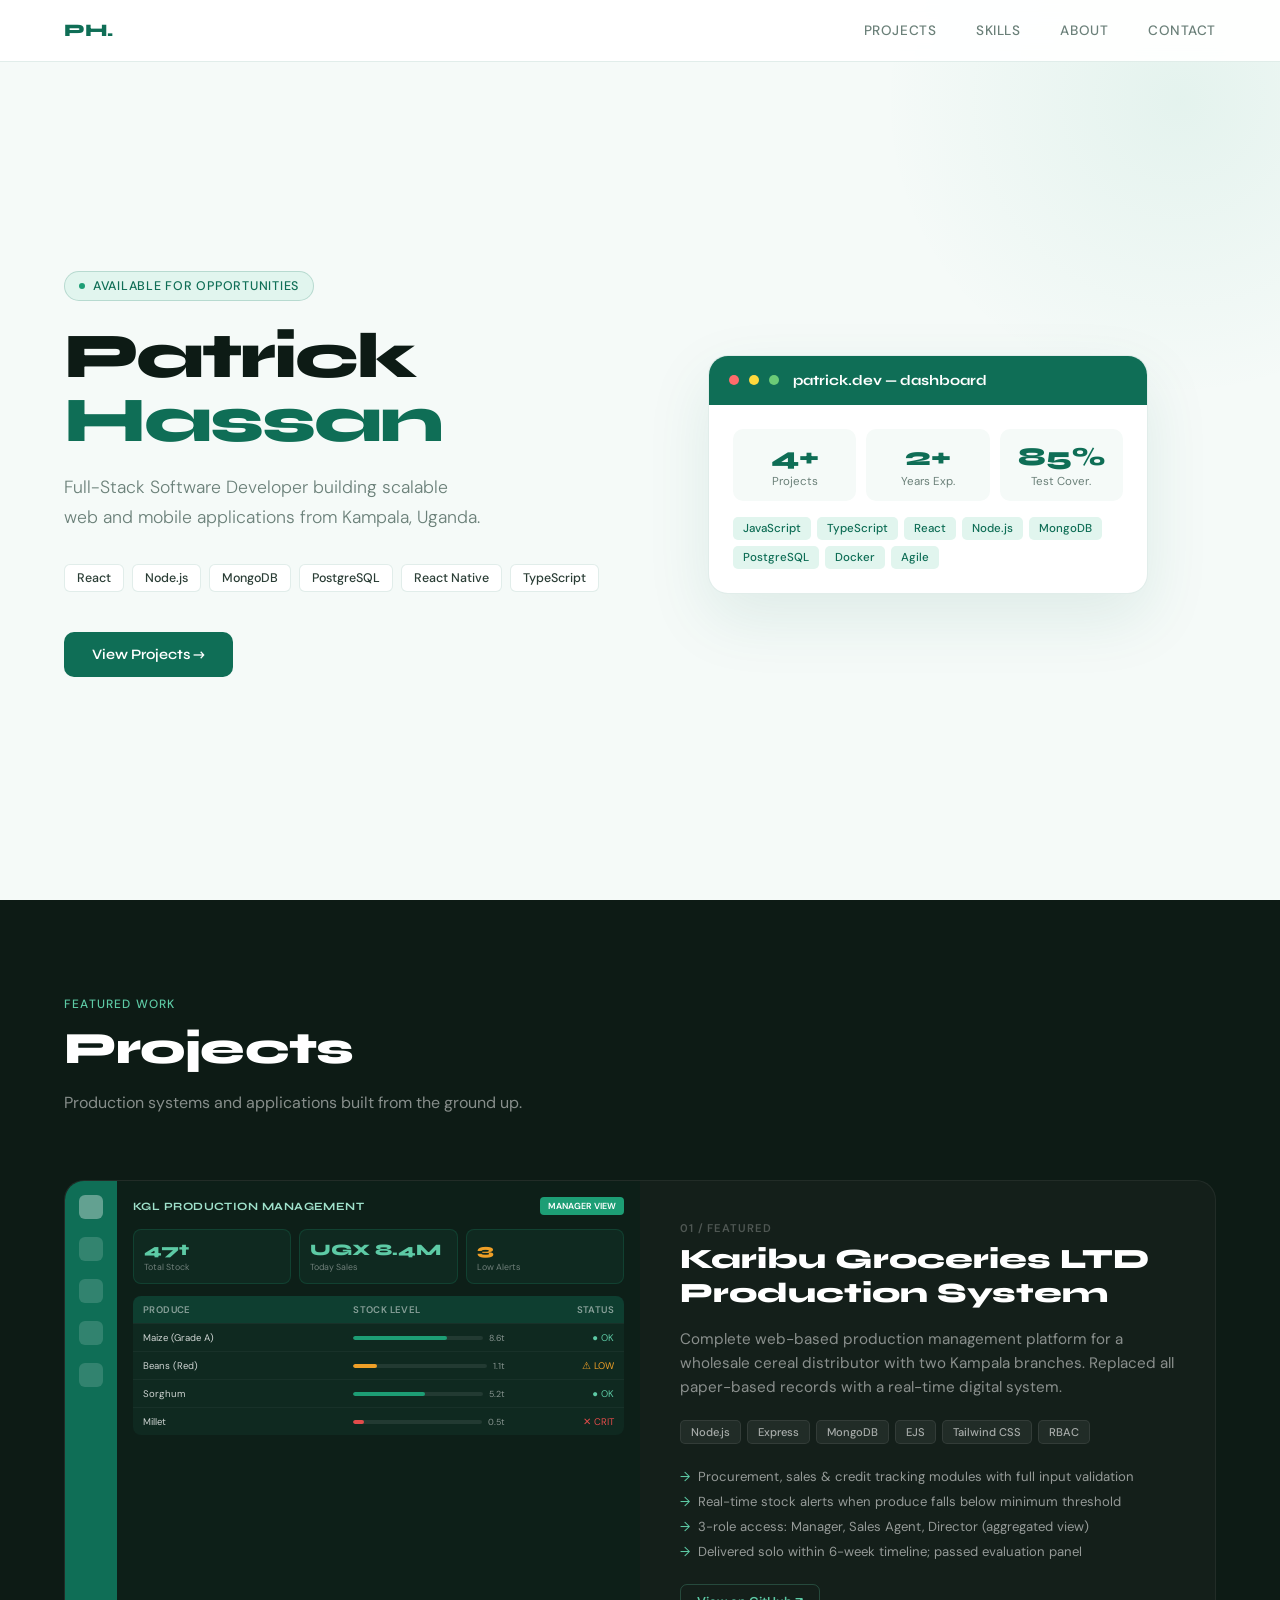
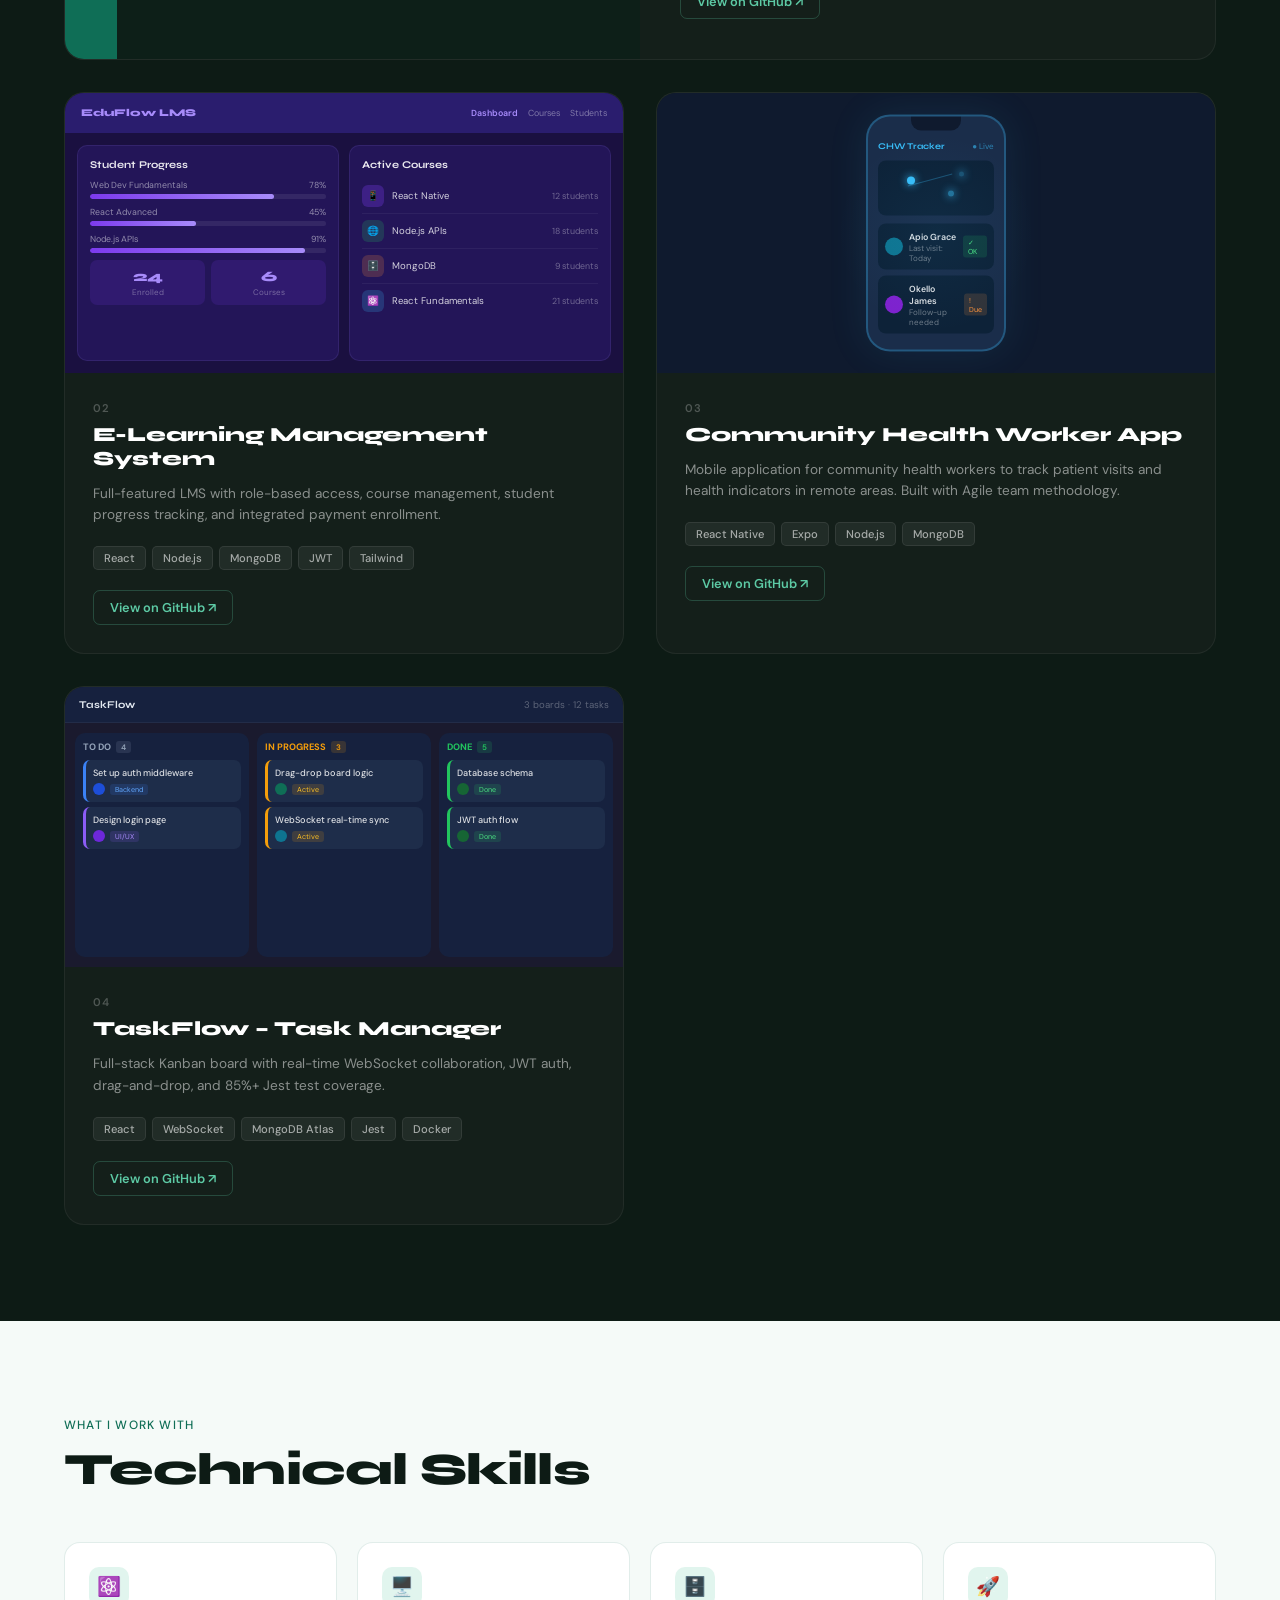
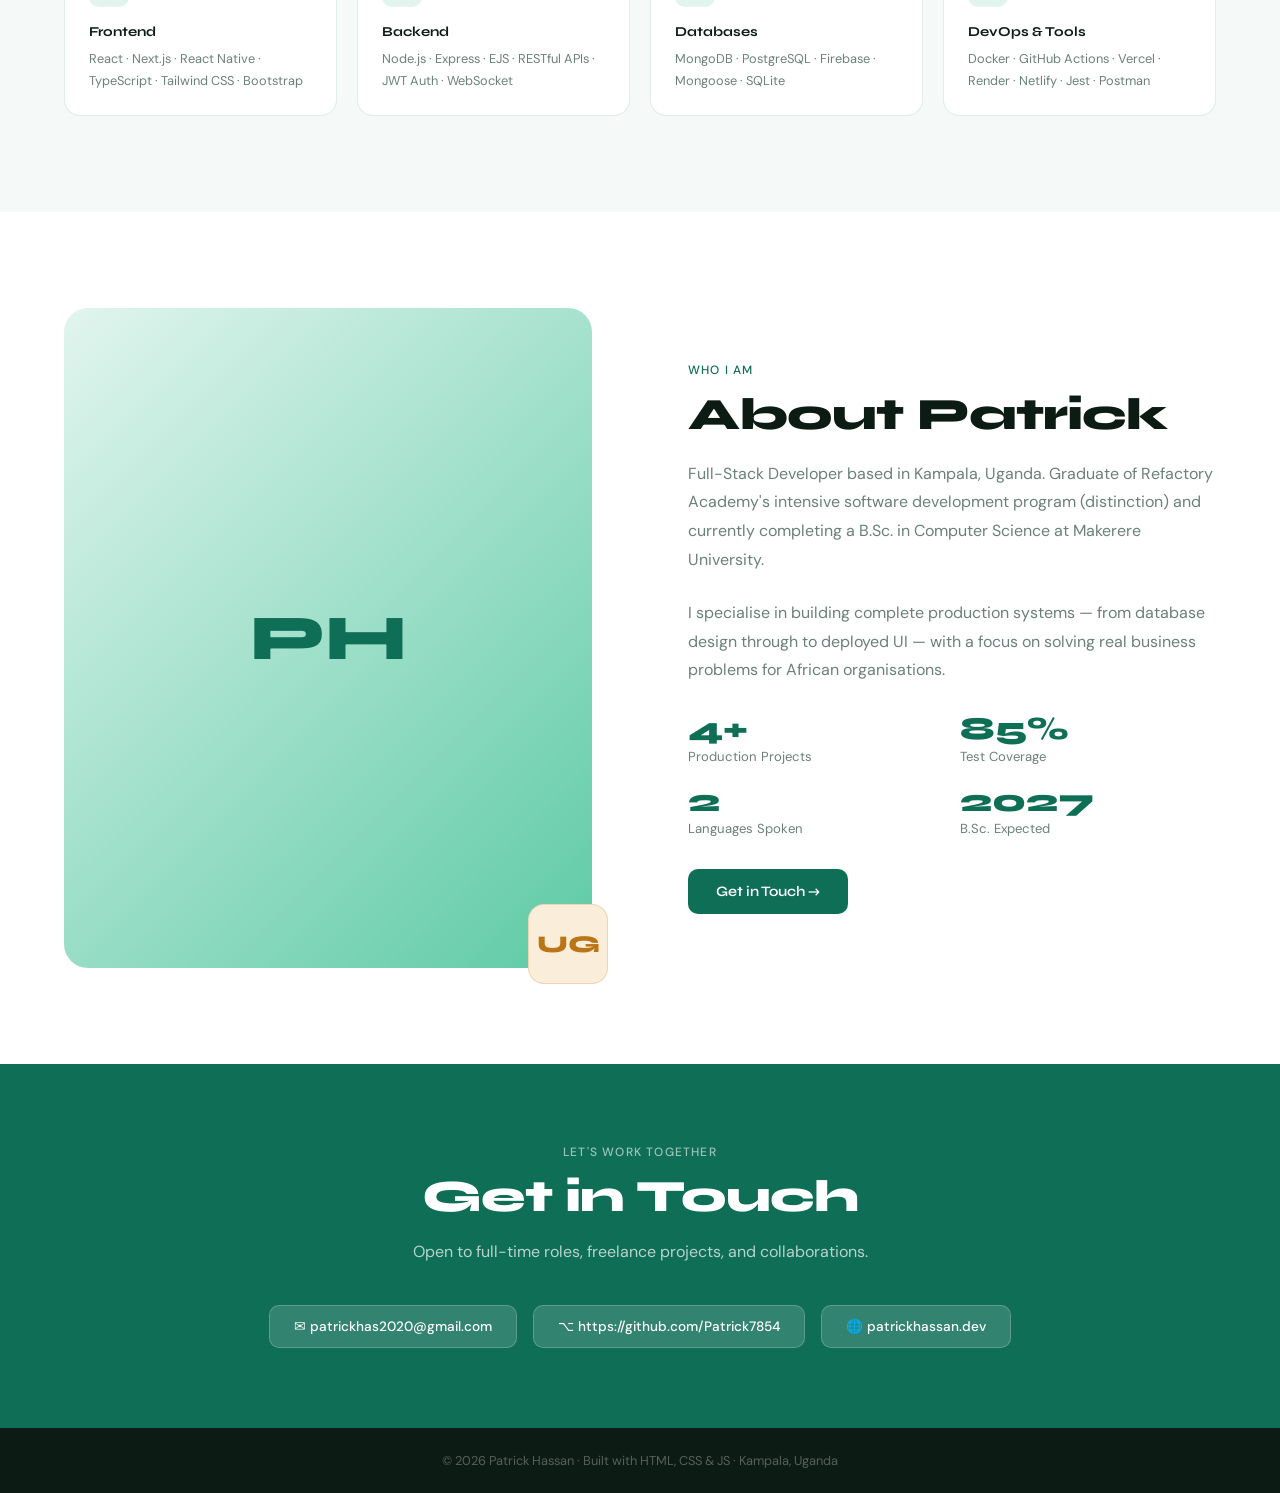
==== index.html @ 5d1a75a0 "patrick portion" ====
<!DOCTYPE html>
<html lang="en">

<head>
    <meta charset="UTF-8">
    <meta name="viewport" content="width=device-width, initial-scale=1.0">
    <title>Patrick Hassan – Full-Stack Developer</title>
    <link
        href="https://fonts.googleapis.com/css2?family=Syne:wght@400;500;600;700;800&family=DM+Sans:ital,wght@0,300;0,400;0,500;1,300&display=swap"
        rel="stylesheet">
    <style>
        :root {
            --teal: #0F6E56;
            --teal-light: #1D9E75;
            --teal-pale: #E1F5EE;
            --teal-mid: #5DCAA5;
            --amber: #BA7517;
            --amber-pale: #FAEEDA;
            --ink: #0D1B15;
            --ink-mid: #2A3D35;
            --muted: #6B8079;
            --surface: #F5FAF8;
            --white: #FFFFFF;
            --border: rgba(15, 110, 86, 0.12);
            --font-head: 'Syne', sans-serif;
            --font-body: 'DM Sans', sans-serif;
        }

        * {
            margin: 0;
            padding: 0;
            box-sizing: border-box;
        }

        body {
            font-family: var(--font-body);
            background: var(--white);
            color: var(--ink);
            overflow-x: hidden;
        }

        /* ── NAV ── */
        nav {
            position: fixed;
            top: 0;
            left: 0;
            right: 0;
            z-index: 100;
            display: flex;
            align-items: center;
            justify-content: space-between;
            padding: 1.25rem 4rem;
            background: rgba(255, 255, 255, 0.92);
            backdrop-filter: blur(12px);
            border-bottom: 1px solid var(--border);
        }

        .nav-logo {
            font-family: var(--font-head);
            font-size: 1.1rem;
            font-weight: 800;
            color: var(--teal);
            letter-spacing: -0.02em;
        }

        .nav-links {
            display: flex;
            gap: 2.5rem;
        }

        .nav-links a {
            font-size: 0.85rem;
            font-weight: 500;
            color: var(--muted);
            text-decoration: none;
            letter-spacing: 0.04em;
            text-transform: uppercase;
            transition: color 0.2s;
        }

        .nav-links a:hover {
            color: var(--teal);
        }

        /* ── HERO ── */
        .hero {
            min-height: 100vh;
            display: grid;
            grid-template-columns: 1fr 1fr;
            align-items: center;
            padding: 7rem 4rem 4rem;
            background: var(--surface);
            position: relative;
            overflow: hidden;
        }

        .hero::before {
            content: '';
            position: absolute;
            top: -200px;
            right: -200px;
            width: 600px;
            height: 600px;
            border-radius: 50%;
            background: radial-gradient(circle, rgba(29, 158, 117, 0.08) 0%, transparent 70%);
        }

        .hero-text {
            position: relative;
            z-index: 1;
        }

        .hero-badge {
            display: inline-flex;
            align-items: center;
            gap: 8px;
            background: var(--teal-pale);
            color: var(--teal);
            font-size: 0.78rem;
            font-weight: 500;
            letter-spacing: 0.06em;
            text-transform: uppercase;
            padding: 6px 14px;
            border-radius: 100px;
            margin-bottom: 1.5rem;
            border: 1px solid rgba(15, 110, 86, 0.2);
        }

        .hero-badge::before {
            content: '';
            width: 6px;
            height: 6px;
            background: var(--teal-light);
            border-radius: 50%;
            animation: pulse 2s infinite;
        }

        @keyframes pulse {

            0%,
            100% {
                opacity: 1;
                transform: scale(1)
            }

            50% {
                opacity: 0.5;
                transform: scale(1.3)
            }
        }

        h1 {
            font-family: var(--font-head);
            font-size: clamp(3rem, 5vw, 4.5rem);
            font-weight: 800;
            line-height: 1.0;
            letter-spacing: -0.03em;
            color: var(--ink);
            margin-bottom: 1.25rem;
        }

        h1 span {
            color: var(--teal);
        }

        .hero-sub {
            font-size: 1.1rem;
            color: var(--muted);
            font-weight: 300;
            line-height: 1.7;
            max-width: 420px;
            margin-bottom: 2rem;
        }

        .hero-tags {
            display: flex;
            flex-wrap: wrap;
            gap: 8px;
            margin-bottom: 2.5rem;
        }

        .tag {
            font-size: 0.78rem;
            font-weight: 500;
            padding: 5px 12px;
            border-radius: 6px;
            background: var(--white);
            color: var(--ink-mid);
            border: 1px solid var(--border);
        }

        .hero-cta {
            display: inline-flex;
            align-items: center;
            gap: 10px;
            background: var(--teal);
            color: var(--white);
            font-family: var(--font-head);
            font-weight: 600;
            font-size: 0.9rem;
            padding: 14px 28px;
            border-radius: 10px;
            text-decoration: none;
            border: none;
            cursor: pointer;
            transition: background 0.2s, transform 0.15s;
        }

        .hero-cta:hover {
            background: var(--teal-light);
            transform: translateY(-1px);
        }

        .hero-visual {
            display: flex;
            justify-content: center;
            align-items: center;
            position: relative;
        }

        .hero-card {
            width: 100%;
            max-width: 440px;
            background: var(--white);
            border-radius: 20px;
            border: 1px solid var(--border);
            box-shadow: 0 24px 64px rgba(15, 110, 86, 0.1);
            overflow: hidden;
            animation: float 4s ease-in-out infinite;
        }

        @keyframes float {

            0%,
            100% {
                transform: translateY(0)
            }

            50% {
                transform: translateY(-10px)
            }
        }

        .hcard-bar {
            background: var(--teal);
            padding: 1rem 1.25rem;
            display: flex;
            align-items: center;
            gap: 10px;
        }

        .hcard-dot {
            width: 10px;
            height: 10px;
            border-radius: 50%;
        }

        .hcard-title {
            color: white;
            font-family: var(--font-head);
            font-weight: 700;
            font-size: 0.9rem;
            margin-left: 4px;
        }

        .hcard-body {
            padding: 1.5rem;
        }

        .stat-row {
            display: grid;
            grid-template-columns: 1fr 1fr 1fr;
            gap: 10px;
            margin-bottom: 1rem;
        }

        .stat {
            background: var(--surface);
            border-radius: 10px;
            padding: 12px;
            text-align: center;
        }

        .stat-n {
            font-family: var(--font-head);
            font-size: 1.6rem;
            font-weight: 800;
            color: var(--teal);
        }

        .stat-l {
            font-size: 0.72rem;
            color: var(--muted);
            margin-top: 2px;
        }

        .hcard-skills {
            display: flex;
            flex-wrap: wrap;
            gap: 6px;
        }

        .hcard-skill {
            font-size: 0.72rem;
            padding: 4px 10px;
            border-radius: 5px;
            background: var(--teal-pale);
            color: var(--teal);
            font-weight: 500;
        }

        /* ── SECTIONS ── */
        section {
            padding: 6rem 4rem;
        }

        .section-label {
            font-size: 0.75rem;
            font-weight: 500;
            letter-spacing: 0.1em;
            text-transform: uppercase;
            color: var(--teal);
            margin-bottom: 0.75rem;
        }

        .section-title {
            font-family: var(--font-head);
            font-size: clamp(2rem, 3.5vw, 2.8rem);
            font-weight: 800;
            letter-spacing: -0.02em;
            color: var(--ink);
            line-height: 1.1;
            margin-bottom: 1rem;
        }

        .section-desc {
            font-size: 1rem;
            color: var(--muted);
            max-width: 520px;
            line-height: 1.7;
        }

        /* ── PROJECTS ── */
        #projects {
            background: var(--ink);
        }

        #projects .section-title {
            color: var(--white);
        }

        #projects .section-label {
            color: var(--teal-mid);
        }

        #projects .section-desc {
            color: rgba(255, 255, 255, 0.5);
        }

        #projects .section-header {
            margin-bottom: 4rem;
        }

        .projects-grid {
            display: grid;
            grid-template-columns: 1fr 1fr;
            gap: 2rem;
        }

        /* PROJECT CARD */
        .proj-card {
            background: #141f1a;
            border-radius: 20px;
            border: 1px solid rgba(255, 255, 255, 0.06);
            overflow: hidden;
            transition: transform 0.3s, box-shadow 0.3s;
        }

        .proj-card:hover {
            transform: translateY(-6px);
            box-shadow: 0 32px 80px rgba(0, 0, 0, 0.4);
        }

        .proj-card.featured {
            grid-column: 1 / -1;
            display: grid;
            grid-template-columns: 1fr 1fr;
        }

        /* PROJECT SCREENSHOT – drawn with SVG/CSS inside canvas divs */
        .proj-screen {
            height: 280px;
            position: relative;
            overflow: hidden;
            background: #0a1410;
        }

        .proj-card.featured .proj-screen {
            height: auto;
            min-height: 360px;
        }

        /* KGL DASHBOARD SCREEN */
        .screen-kgl {
            background: #0d1f18;
        }

        .screen-kgl .sb {
            position: absolute;
            top: 0;
            left: 0;
            bottom: 0;
            width: 52px;
            background: #0F6E56;
            display: flex;
            flex-direction: column;
            align-items: center;
            padding-top: 14px;
            gap: 18px;
        }

        .sb-icon {
            width: 24px;
            height: 24px;
            border-radius: 6px;
            background: rgba(255, 255, 255, 0.15);
        }

        .sb-icon.active {
            background: rgba(255, 255, 255, 0.35);
        }

        .screen-kgl .main {
            position: absolute;
            top: 0;
            left: 52px;
            right: 0;
            bottom: 0;
            padding: 16px;
        }

        .screen-kgl .topbar {
            display: flex;
            align-items: center;
            justify-content: space-between;
            margin-bottom: 14px;
        }

        .kgl-page-title {
            color: #9FE1CB;
            font-size: 0.7rem;
            font-weight: 700;
            font-family: var(--font-head);
            letter-spacing: 0.04em;
        }

        .kgl-badge {
            background: #1D9E75;
            color: white;
            font-size: 0.55rem;
            padding: 3px 8px;
            border-radius: 4px;
            font-weight: 600;
        }

        .kgl-stats {
            display: grid;
            grid-template-columns: 1fr 1fr 1fr;
            gap: 8px;
            margin-bottom: 12px;
        }

        .kgl-stat {
            background: #0F2920;
            border-radius: 8px;
            padding: 10px;
            border: 1px solid rgba(29, 158, 117, 0.2);
        }

        .kgl-stat-n {
            color: #5DCAA5;
            font-size: 1rem;
            font-weight: 800;
            font-family: var(--font-head);
        }

        .kgl-stat-l {
            color: rgba(255, 255, 255, 0.4);
            font-size: 0.55rem;
            margin-top: 2px;
        }

        .kgl-table {
            background: #0F2920;
            border-radius: 8px;
            overflow: hidden;
        }

        .kgl-trow {
            display: flex;
            padding: 7px 10px;
            align-items: center;
            gap: 8px;
            font-size: 0.6rem;
        }

        .kgl-trow.header {
            background: rgba(15, 110, 86, 0.3);
            color: rgba(255, 255, 255, 0.5);
            font-weight: 600;
            letter-spacing: 0.04em;
        }

        .kgl-trow.data {
            color: rgba(255, 255, 255, 0.8);
            border-top: 1px solid rgba(255, 255, 255, 0.04);
        }

        .kgl-col1 {
            flex: 2;
        }

        .kgl-col2 {
            flex: 1.5;
        }

        .kgl-col3 {
            flex: 1;
            text-align: right;
        }

        .stock-bar {
            height: 4px;
            background: rgba(255, 255, 255, 0.08);
            border-radius: 2px;
            flex: 1;
            overflow: hidden;
        }

        .stock-fill {
            height: 100%;
            border-radius: 2px;
        }

        .alert-dot {
            width: 6px;
            height: 6px;
            border-radius: 50%;
            flex-shrink: 0;
        }

        /* ELEARNING SCREEN */
        .screen-lms {
            background: #1a1040;
        }

        .lms-header {
            position: absolute;
            top: 0;
            left: 0;
            right: 0;
            height: 40px;
            background: #2a1d6e;
            display: flex;
            align-items: center;
            padding: 0 16px;
            gap: 10px;
        }

        .lms-logo {
            color: #a78bfa;
            font-size: 0.65rem;
            font-weight: 800;
            font-family: var(--font-head);
        }

        .lms-nav {
            display: flex;
            gap: 10px;
            margin-left: auto;
        }

        .lms-nav-i {
            color: rgba(255, 255, 255, 0.4);
            font-size: 0.55rem;
        }

        .lms-nav-i.act {
            color: #a78bfa;
            font-weight: 600;
        }

        .lms-body {
            position: absolute;
            top: 40px;
            left: 0;
            right: 0;
            bottom: 0;
            display: grid;
            grid-template-columns: 1fr 1fr;
            gap: 10px;
            padding: 12px;
        }

        .lms-card {
            background: #231558;
            border-radius: 10px;
            padding: 12px;
            border: 1px solid rgba(167, 139, 250, 0.12);
        }

        .lms-card-title {
            color: rgba(255, 255, 255, 0.9);
            font-size: 0.65rem;
            font-weight: 700;
            margin-bottom: 8px;
            font-family: var(--font-head);
        }

        .lms-progress-item {
            margin-bottom: 7px;
        }

        .lms-prog-label {
            display: flex;
            justify-content: space-between;
            color: rgba(255, 255, 255, 0.5);
            font-size: 0.55rem;
            margin-bottom: 3px;
        }

        .lms-prog-bar {
            height: 5px;
            background: rgba(255, 255, 255, 0.08);
            border-radius: 3px;
            overflow: hidden;
        }

        .lms-prog-fill {
            height: 100%;
            border-radius: 3px;
            background: linear-gradient(90deg, #7c3aed, #a78bfa);
        }

        .lms-course-list {}

        .lms-course {
            display: flex;
            align-items: center;
            gap: 8px;
            padding: 6px 0;
            border-bottom: 1px solid rgba(255, 255, 255, 0.05);
        }

        .lms-course:last-child {
            border-bottom: none;
        }

        .lms-course-icon {
            width: 22px;
            height: 22px;
            border-radius: 6px;
            flex-shrink: 0;
            display: flex;
            align-items: center;
            justify-content: center;
            font-size: 0.6rem;
        }

        .lms-course-name {
            color: rgba(255, 255, 255, 0.8);
            font-size: 0.6rem;
        }

        .lms-course-students {
            color: rgba(255, 255, 255, 0.35);
            font-size: 0.55rem;
            margin-left: auto;
        }

        .lms-stat-grid {
            display: grid;
            grid-template-columns: 1fr 1fr;
            gap: 6px;
            margin-top: 6px;
        }

        .lms-mini-stat {
            background: rgba(124, 58, 237, 0.15);
            border-radius: 7px;
            padding: 8px;
            text-align: center;
        }

        .lms-mini-n {
            color: #a78bfa;
            font-size: 0.9rem;
            font-weight: 800;
            font-family: var(--font-head);
        }

        .lms-mini-l {
            color: rgba(255, 255, 255, 0.35);
            font-size: 0.5rem;
            margin-top: 2px;
        }

        /* HEALTH APP SCREEN */
        .screen-health {
            background: #0f1a2e;
        }

        .health-phone {
            position: absolute;
            top: 50%;
            left: 50%;
            transform: translate(-50%, -50%);
            width: 140px;
            background: #1a2d4a;
            border-radius: 24px;
            border: 2px solid rgba(56, 189, 248, 0.3);
            overflow: hidden;
            box-shadow: 0 0 40px rgba(56, 189, 248, 0.1);
        }

        .health-notch {
            width: 50px;
            height: 14px;
            background: #0f1a2e;
            border-radius: 0 0 10px 10px;
            margin: 0 auto;
        }

        .health-screen {
            padding: 10px;
        }

        .health-bar {
            display: flex;
            justify-content: space-between;
            align-items: center;
            margin-bottom: 10px;
        }

        .health-bar-title {
            color: #38bdf8;
            font-size: 0.55rem;
            font-weight: 700;
            font-family: var(--font-head);
        }

        .health-map {
            background: #0d2238;
            border-radius: 8px;
            height: 55px;
            margin-bottom: 8px;
            position: relative;
            overflow: hidden;
        }

        .map-dot {
            width: 8px;
            height: 8px;
            border-radius: 50%;
            background: #38bdf8;
            position: absolute;
            box-shadow: 0 0 8px #38bdf8;
        }

        .map-line {
            position: absolute;
            height: 1px;
            background: rgba(56, 189, 248, 0.3);
        }

        .health-card-s {
            background: #0d2238;
            border-radius: 8px;
            padding: 7px;
            margin-bottom: 6px;
        }

        .health-patient {
            display: flex;
            align-items: center;
            gap: 6px;
        }

        .health-av {
            width: 18px;
            height: 18px;
            border-radius: 50%;
            flex-shrink: 0;
        }

        .health-name {
            color: rgba(255, 255, 255, 0.85);
            font-size: 0.55rem;
            font-weight: 600;
        }

        .health-status {
            font-size: 0.5rem;
            color: rgba(255, 255, 255, 0.4);
        }

        .health-tag {
            font-size: 0.45rem;
            padding: 2px 5px;
            border-radius: 3px;
            margin-left: auto;
        }

        /* TASKFLOW SCREEN */
        .screen-task {
            background: #1a1a2e;
        }

        .task-header {
            position: absolute;
            top: 0;
            left: 0;
            right: 0;
            height: 36px;
            background: #16213e;
            display: flex;
            align-items: center;
            padding: 0 14px;
            gap: 8px;
            border-bottom: 1px solid rgba(255, 255, 255, 0.05);
        }

        .task-title {
            color: #e2e8f0;
            font-size: 0.65rem;
            font-weight: 700;
            font-family: var(--font-head);
        }

        .task-body {
            position: absolute;
            top: 36px;
            left: 0;
            right: 0;
            bottom: 0;
            display: grid;
            grid-template-columns: 1fr 1fr 1fr;
            gap: 8px;
            padding: 10px;
        }

        .task-col {
            background: #16213e;
            border-radius: 10px;
            padding: 8px;
        }

        .task-col-title {
            font-size: 0.58rem;
            font-weight: 700;
            margin-bottom: 7px;
            display: flex;
            align-items: center;
            gap: 5px;
        }

        .task-count {
            font-size: 0.5rem;
            padding: 1px 5px;
            border-radius: 3px;
            font-weight: 600;
        }

        .task-item {
            background: #1e2d4a;
            border-radius: 7px;
            padding: 7px;
            margin-bottom: 5px;
            border-left: 3px solid transparent;
        }

        .task-item-title {
            font-size: 0.57rem;
            color: rgba(255, 255, 255, 0.85);
            margin-bottom: 4px;
            font-weight: 500;
        }

        .task-item-meta {
            display: flex;
            gap: 5px;
            align-items: center;
        }

        .task-av {
            width: 12px;
            height: 12px;
            border-radius: 50%;
        }

        .task-tag-s {
            font-size: 0.45rem;
            padding: 1px 5px;
            border-radius: 3px;
        }

        /* PROJECT INFO SECTION */
        .proj-info {
            padding: 1.75rem;
        }

        .proj-card.featured .proj-info {
            padding: 2.5rem;
            display: flex;
            flex-direction: column;
            justify-content: center;
        }

        .proj-number {
            font-size: 0.7rem;
            font-weight: 600;
            color: rgba(255, 255, 255, 0.25);
            letter-spacing: 0.08em;
            margin-bottom: 0.5rem;
        }

        .proj-name {
            font-family: var(--font-head);
            font-size: 1.25rem;
            font-weight: 800;
            color: var(--white);
            line-height: 1.2;
            margin-bottom: 0.75rem;
        }

        .proj-card.featured .proj-name {
            font-size: 1.75rem;
            margin-bottom: 1rem;
        }

        .proj-desc {
            font-size: 0.85rem;
            color: rgba(255, 255, 255, 0.5);
            line-height: 1.6;
            margin-bottom: 1.25rem;
        }

        .proj-card.featured .proj-desc {
            font-size: 0.95rem;
        }

        .proj-stack {
            display: flex;
            flex-wrap: wrap;
            gap: 6px;
            margin-bottom: 1.25rem;
        }

        .proj-tech {
            font-size: 0.7rem;
            padding: 4px 10px;
            border-radius: 5px;
            font-weight: 500;
            background: rgba(255, 255, 255, 0.06);
            color: rgba(255, 255, 255, 0.6);
            border: 1px solid rgba(255, 255, 255, 0.08);
        }

        .proj-highlights {
            list-style: none;
            margin-bottom: 1.25rem;
        }

        .proj-highlights li {
            font-size: 0.82rem;
            color: rgba(255, 255, 255, 0.55);
            padding: 4px 0;
            display: flex;
            gap: 8px;
        }

        .proj-highlights li::before {
            content: '→';
            color: var(--teal-mid);
            flex-shrink: 0;
        }

        .proj-link {
            display: inline-flex;
            align-items: center;
            gap: 6px;
            font-size: 0.8rem;
            font-weight: 600;
            color: var(--teal-mid);
            text-decoration: none;
            border: 1px solid rgba(93, 202, 165, 0.25);
            border-radius: 7px;
            padding: 8px 16px;
            transition: all 0.2s;
            align-self: flex-start;
        }

        .proj-link:hover {
            background: rgba(93, 202, 165, 0.08);
            border-color: rgba(93, 202, 165, 0.5);
        }

        /* ── SKILLS SECTION ── */
        #skills {
            background: var(--surface);
        }

        .skills-grid {
            display: grid;
            grid-template-columns: repeat(4, 1fr);
            gap: 1.25rem;
            margin-top: 3rem;
        }

        .skill-card {
            background: var(--white);
            border-radius: 16px;
            border: 1px solid var(--border);
            padding: 1.5rem;
            transition: transform 0.2s, box-shadow 0.2s;
        }

        .skill-card:hover {
            transform: translateY(-3px);
            box-shadow: 0 12px 32px rgba(15, 110, 86, 0.08);
        }

        .skill-icon {
            width: 40px;
            height: 40px;
            border-radius: 10px;
            background: var(--teal-pale);
            display: flex;
            align-items: center;
            justify-content: center;
            margin-bottom: 1rem;
            font-size: 1.2rem;
        }

        .skill-category {
            font-family: var(--font-head);
            font-size: 0.85rem;
            font-weight: 700;
            color: var(--ink);
            margin-bottom: 0.5rem;
        }

        .skill-items {
            font-size: 0.8rem;
            color: var(--muted);
            line-height: 1.7;
        }

        /* ── ABOUT ── */
        #about {
            display: grid;
            grid-template-columns: 1fr 1fr;
            gap: 6rem;
            align-items: center;
        }

        .about-visual {
            position: relative;
        }

        .about-photo {
            width: 100%;
            aspect-ratio: 4/5;
            border-radius: 24px;
            background: linear-gradient(135deg, var(--teal-pale) 0%, var(--teal-mid) 100%);
            display: flex;
            align-items: center;
            justify-content: center;
            font-family: var(--font-head);
            font-size: 5rem;
            font-weight: 800;
            color: var(--teal);
            overflow: hidden;
            position: relative;
        }

        .about-photo svg {
            width: 60%;
            opacity: 0.3;
        }

        .about-initials {
            position: relative;
            z-index: 1;
            color: var(--teal);
            font-size: 4rem;
        }

        .about-accent {
            position: absolute;
            bottom: -16px;
            right: -16px;
            width: 80px;
            height: 80px;
            border-radius: 16px;
            background: var(--amber-pale);
            border: 1px solid rgba(186, 117, 23, 0.2);
            display: flex;
            align-items: center;
            justify-content: center;
            font-family: var(--font-head);
            font-size: 1.5rem;
            font-weight: 800;
            color: var(--amber);
        }

        .about-content h2 {
            margin-bottom: 1.25rem;
        }

        .about-text {
            font-size: 1rem;
            color: var(--muted);
            line-height: 1.8;
            margin-bottom: 1.5rem;
        }

        .about-facts {
            display: grid;
            grid-template-columns: 1fr 1fr;
            gap: 1rem;
            margin-bottom: 2rem;
        }

        .fact {}

        .fact-n {
            font-family: var(--font-head);
            font-size: 2rem;
            font-weight: 800;
            color: var(--teal);
        }

        .fact-l {
            font-size: 0.82rem;
            color: var(--muted);
        }

        /* ── CONTACT ── */
        #contact {
            background: var(--teal);
            color: white;
            text-align: center;
            padding: 5rem 4rem;
        }

        #contact .section-title {
            color: white;
            margin-bottom: 1rem;
        }

        #contact .section-desc {
            color: rgba(255, 255, 255, 0.7);
            margin: 0 auto 2.5rem;
        }

        .contact-links {
            display: flex;
            justify-content: center;
            gap: 1rem;
            flex-wrap: wrap;
        }

        .contact-link {
            display: inline-flex;
            align-items: center;
            gap: 8px;
            background: rgba(255, 255, 255, 0.15);
            color: white;
            border: 1px solid rgba(255, 255, 255, 0.2);
            font-size: 0.85rem;
            font-weight: 500;
            padding: 12px 24px;
            border-radius: 10px;
            text-decoration: none;
            transition: background 0.2s;
        }

        .contact-link:hover {
            background: rgba(255, 255, 255, 0.25);
        }

        footer {
            background: var(--ink);
            color: rgba(255, 255, 255, 0.3);
            text-align: center;
            padding: 1.5rem;
            font-size: 0.8rem;
        }

        @media (max-width: 900px) {
            nav {
                padding: 1rem 1.5rem;
            }

            .hero,
            #about {
                grid-template-columns: 1fr;
            }

            .hero {
                padding: 6rem 1.5rem 3rem;
            }

            section {
                padding: 4rem 1.5rem;
            }

            .projects-grid {
                grid-template-columns: 1fr;
            }

            .proj-card.featured {
                grid-template-columns: 1fr;
            }

            .skills-grid {
                grid-template-columns: 1fr 1fr;
            }
        }
    </style>
</head>

<body>

    <!-- NAV -->
    <nav>
        <div class="nav-logo">PH.</div>
        <div class="nav-links">
            <a href="#projects">Projects</a>
            <a href="#skills">Skills</a>
            <a href="#about">About</a>
            <a href="#contact">Contact</a>
        </div>
    </nav>

    <!-- HERO -->
    <section class="hero">
        <div class="hero-text">
            <div class="hero-badge">Available for opportunities</div>
            <h1>Patrick<br><span>Hassan</span></h1>
            <p class="hero-sub">Full-Stack Software Developer building scalable web and mobile applications from
                Kampala, Uganda.</p>
            <div class="hero-tags">
                <span class="tag">React</span>
                <span class="tag">Node.js</span>
                <span class="tag">MongoDB</span>
                <span class="tag">PostgreSQL</span>
                <span class="tag">React Native</span>
                <span class="tag">TypeScript</span>
            </div>
            <a href="#projects" class="hero-cta">View Projects →</a>
        </div>
        <div class="hero-visual">
            <div class="hero-card">
                <div class="hcard-bar">
                    <div class="hcard-dot" style="background:#ff6b6b"></div>
                    <div class="hcard-dot" style="background:#ffd93d"></div>
                    <div class="hcard-dot" style="background:#6bcb77"></div>
                    <div class="hcard-title">patrick.dev — dashboard</div>
                </div>
                <div class="hcard-body">
                    <div class="stat-row">
                        <div class="stat">
                            <div class="stat-n">4+</div>
                            <div class="stat-l">Projects</div>
                        </div>
                        <div class="stat">
                            <div class="stat-n">2+</div>
                            <div class="stat-l">Years Exp.</div>
                        </div>
                        <div class="stat">
                            <div class="stat-n">85%</div>
                            <div class="stat-l">Test Cover.</div>
                        </div>
                    </div>
                    <div class="hcard-skills">
                        <span class="hcard-skill">JavaScript</span>
                        <span class="hcard-skill">TypeScript</span>
                        <span class="hcard-skill">React</span>
                        <span class="hcard-skill">Node.js</span>
                        <span class="hcard-skill">MongoDB</span>
                        <span class="hcard-skill">PostgreSQL</span>
                        <span class="hcard-skill">Docker</span>
                        <span class="hcard-skill">Agile</span>
                    </div>
                </div>
            </div>
        </div>
    </section>

    <!-- PROJECTS -->
    <section id="projects">
        <div class="section-header">
            <p class="section-label">Featured Work</p>
            <h2 class="section-title">Projects</h2>
            <p class="section-desc">Production systems and applications built from the ground up.</p>
        </div>

        <div class="projects-grid">

            <!-- KGL – FEATURED -->
            <div class="proj-card featured">
                <div class="proj-screen screen-kgl">
                    <!-- Sidebar -->
                    <div class="sb">
                        <div class="sb-icon active"></div>
                        <div class="sb-icon"></div>
                        <div class="sb-icon"></div>
                        <div class="sb-icon"></div>
                        <div class="sb-icon"></div>
                    </div>
                    <!-- Main content -->
                    <div class="main">
                        <div class="topbar">
                            <span class="kgl-page-title">KGL PRODUCTION MANAGEMENT</span>
                            <span class="kgl-badge">MANAGER VIEW</span>
                        </div>
                        <div class="kgl-stats">
                            <div class="kgl-stat">
                                <div class="kgl-stat-n">47t</div>
                                <div class="kgl-stat-l">Total Stock</div>
                            </div>
                            <div class="kgl-stat">
                                <div class="kgl-stat-n">UGX 8.4M</div>
                                <div class="kgl-stat-l">Today Sales</div>
                            </div>
                            <div class="kgl-stat">
                                <div class="kgl-stat-n" style="color:#EF9F27">3</div>
                                <div class="kgl-stat-l">Low Alerts</div>
                            </div>
                        </div>
                        <div class="kgl-table">
                            <div class="kgl-trow header">
                                <span class="kgl-col1">PRODUCE</span>
                                <span class="kgl-col2">STOCK LEVEL</span>
                                <span class="kgl-col3">STATUS</span>
                            </div>
                            <div class="kgl-trow data">
                                <span class="kgl-col1">Maize (Grade A)</span>
                                <div style="flex:1.5;display:flex;align-items:center;gap:6px">
                                    <div class="stock-bar">
                                        <div class="stock-fill" style="width:72%;background:#1D9E75"></div>
                                    </div>
                                    <span style="font-size:0.55rem;color:rgba(255,255,255,0.5)">8.6t</span>
                                </div>
                                <span class="kgl-col3"><span style="color:#5DCAA5;font-size:0.6rem">● OK</span></span>
                            </div>
                            <div class="kgl-trow data">
                                <span class="kgl-col1">Beans (Red)</span>
                                <div style="flex:1.5;display:flex;align-items:center;gap:6px">
                                    <div class="stock-bar">
                                        <div class="stock-fill" style="width:18%;background:#EF9F27"></div>
                                    </div>
                                    <span style="font-size:0.55rem;color:rgba(255,255,255,0.5)">1.1t</span>
                                </div>
                                <span class="kgl-col3"><span style="color:#EF9F27;font-size:0.6rem">⚠ LOW</span></span>
                            </div>
                            <div class="kgl-trow data">
                                <span class="kgl-col1">Sorghum</span>
                                <div style="flex:1.5;display:flex;align-items:center;gap:6px">
                                    <div class="stock-bar">
                                        <div class="stock-fill" style="width:55%;background:#1D9E75"></div>
                                    </div>
                                    <span style="font-size:0.55rem;color:rgba(255,255,255,0.5)">5.2t</span>
                                </div>
                                <span class="kgl-col3"><span style="color:#5DCAA5;font-size:0.6rem">● OK</span></span>
                            </div>
                            <div class="kgl-trow data">
                                <span class="kgl-col1">Millet</span>
                                <div style="flex:1.5;display:flex;align-items:center;gap:6px">
                                    <div class="stock-bar">
                                        <div class="stock-fill" style="width:8%;background:#E24B4A"></div>
                                    </div>
                                    <span style="font-size:0.55rem;color:rgba(255,255,255,0.5)">0.5t</span>
                                </div>
                                <span class="kgl-col3"><span style="color:#E24B4A;font-size:0.6rem">✕ CRIT</span></span>
                            </div>
                        </div>
                    </div>
                </div>
                <div class="proj-info">
                    <div class="proj-number">01 / FEATURED</div>
                    <div class="proj-name">Karibu Groceries LTD<br>Production System</div>
                    <p class="proj-desc">Complete web-based production management platform for a wholesale cereal
                        distributor with two Kampala branches. Replaced all paper-based records with a real-time digital
                        system.</p>
                    <div class="proj-stack">
                        <span class="proj-tech">Node.js</span>
                        <span class="proj-tech">Express</span>
                        <span class="proj-tech">MongoDB</span>
                        <span class="proj-tech">EJS</span>
                        <span class="proj-tech">Tailwind CSS</span>
                        <span class="proj-tech">RBAC</span>
                    </div>
                    <ul class="proj-highlights">
                        <li>Procurement, sales & credit tracking modules with full input validation</li>
                        <li>Real-time stock alerts when produce falls below minimum threshold</li>
                        <li>3-role access: Manager, Sales Agent, Director (aggregated view)</li>
                        <li>Delivered solo within 6-week timeline; passed evaluation panel</li>
                    </ul>
                    <a href="#" class="proj-link">View on GitHub ↗</a>
                </div>
            </div>

            <!-- E-LEARNING -->
            <div class="proj-card">
                <div class="proj-screen screen-lms">
                    <div class="lms-header">
                        <span class="lms-logo">EduFlow LMS</span>
                        <div class="lms-nav">
                            <span class="lms-nav-i act">Dashboard</span>
                            <span class="lms-nav-i">Courses</span>
                            <span class="lms-nav-i">Students</span>
                        </div>
                    </div>
                    <div class="lms-body">
                        <div class="lms-card">
                            <div class="lms-card-title">Student Progress</div>
                            <div class="lms-progress-item">
                                <div class="lms-prog-label"><span>Web Dev Fundamentals</span><span>78%</span></div>
                                <div class="lms-prog-bar">
                                    <div class="lms-prog-fill" style="width:78%"></div>
                                </div>
                            </div>
                            <div class="lms-progress-item">
                                <div class="lms-prog-label"><span>React Advanced</span><span>45%</span></div>
                                <div class="lms-prog-bar">
                                    <div class="lms-prog-fill" style="width:45%"></div>
                                </div>
                            </div>
                            <div class="lms-progress-item">
                                <div class="lms-prog-label"><span>Node.js APIs</span><span>91%</span></div>
                                <div class="lms-prog-bar">
                                    <div class="lms-prog-fill" style="width:91%"></div>
                                </div>
                            </div>
                            <div class="lms-stat-grid">
                                <div class="lms-mini-stat">
                                    <div class="lms-mini-n">24</div>
                                    <div class="lms-mini-l">Enrolled</div>
                                </div>
                                <div class="lms-mini-stat">
                                    <div class="lms-mini-n">6</div>
                                    <div class="lms-mini-l">Courses</div>
                                </div>
                            </div>
                        </div>
                        <div class="lms-card">
                            <div class="lms-card-title">Active Courses</div>
                            <div class="lms-course-list">
                                <div class="lms-course">
                                    <div class="lms-course-icon" style="background:rgba(124,58,237,0.3)">📱</div>
                                    <span class="lms-course-name">React Native</span>
                                    <span class="lms-course-students">12 students</span>
                                </div>
                                <div class="lms-course">
                                    <div class="lms-course-icon" style="background:rgba(34,197,94,0.2)">🌐</div>
                                    <span class="lms-course-name">Node.js APIs</span>
                                    <span class="lms-course-students">18 students</span>
                                </div>
                                <div class="lms-course">
                                    <div class="lms-course-icon" style="background:rgba(251,146,60,0.2)">🗄️</div>
                                    <span class="lms-course-name">MongoDB</span>
                                    <span class="lms-course-students">9 students</span>
                                </div>
                                <div class="lms-course">
                                    <div class="lms-course-icon" style="background:rgba(56,189,248,0.2)">⚛️</div>
                                    <span class="lms-course-name">React Fundamentals</span>
                                    <span class="lms-course-students">21 students</span>
                                </div>
                            </div>
                        </div>
                    </div>
                </div>
                <div class="proj-info">
                    <div class="proj-number">02</div>
                    <div class="proj-name">E-Learning Management System</div>
                    <p class="proj-desc">Full-featured LMS with role-based access, course management, student progress
                        tracking, and integrated payment enrollment.</p>
                    <div class="proj-stack">
                        <span class="proj-tech">React</span>
                        <span class="proj-tech">Node.js</span>
                        <span class="proj-tech">MongoDB</span>
                        <span class="proj-tech">JWT</span>
                        <span class="proj-tech">Tailwind</span>
                    </div>
                    <a href="#" class="proj-link">View on GitHub ↗</a>
                </div>
            </div>

            <!-- HEALTH APP -->
            <div class="proj-card">
                <div class="proj-screen screen-health">
                    <div style="position:absolute;inset:0;display:flex;align-items:center;justify-content:center">
                        <div class="health-phone">
                            <div class="health-notch"></div>
                            <div class="health-screen">
                                <div class="health-bar">
                                    <span class="health-bar-title">CHW Tracker</span>
                                    <span style="font-size:0.5rem;color:rgba(56,189,248,0.6)">● Live</span>
                                </div>
                                <div class="health-map">
                                    <div class="map-dot" style="top:30%;left:25%"></div>
                                    <div class="map-dot"
                                        style="top:55%;left:60%;width:6px;height:6px;background:rgba(56,189,248,0.5)">
                                    </div>
                                    <div class="map-dot"
                                        style="top:20%;left:70%;width:5px;height:5px;background:rgba(56,189,248,0.3)">
                                    </div>
                                    <div class="map-line" style="top:36%;left:25%;width:40%;transform:rotate(-15deg)">
                                    </div>
                                </div>
                                <div class="health-card-s">
                                    <div class="health-patient">
                                        <div class="health-av" style="background:#0e7490"></div>
                                        <div>
                                            <div class="health-name">Apio Grace</div>
                                            <div class="health-status">Last visit: Today</div>
                                        </div>
                                        <div class="health-tag" style="background:rgba(34,197,94,0.15);color:#4ade80">✓
                                            OK</div>
                                    </div>
                                </div>
                                <div class="health-card-s">
                                    <div class="health-patient">
                                        <div class="health-av" style="background:#7e22ce"></div>
                                        <div>
                                            <div class="health-name">Okello James</div>
                                            <div class="health-status">Follow-up needed</div>
                                        </div>
                                        <div class="health-tag" style="background:rgba(251,146,60,0.15);color:#fb923c">!
                                            Due</div>
                                    </div>
                                </div>
                            </div>
                        </div>
                    </div>
                    <!-- bg glow -->
                    <div
                        style="position:absolute;top:50%;left:50%;transform:translate(-50%,-50%);width:200px;height:200px;border-radius:50%;background:radial-gradient(circle,rgba(56,189,248,0.06) 0%,transparent 70%);pointer-events:none">
                    </div>
                </div>
                <div class="proj-info">
                    <div class="proj-number">03</div>
                    <div class="proj-name">Community Health Worker App</div>
                    <p class="proj-desc">Mobile application for community health workers to track patient visits and
                        health indicators in remote areas. Built with Agile team methodology.</p>
                    <div class="proj-stack">
                        <span class="proj-tech">React Native</span>
                        <span class="proj-tech">Expo</span>
                        <span class="proj-tech">Node.js</span>
                        <span class="proj-tech">MongoDB</span>
                    </div>
                    <a href="#" class="proj-link">View on GitHub ↗</a>
                </div>
            </div>

            <!-- TASKFLOW -->
            <div class="proj-card">
                <div class="proj-screen screen-task">
                    <div class="task-header">
                        <span class="task-title">TaskFlow</span>
                        <span style="font-size:0.6rem;color:rgba(255,255,255,0.3);margin-left:auto">3 boards · 12
                            tasks</span>
                    </div>
                    <div class="task-body">
                        <div class="task-col">
                            <div class="task-col-title" style="color:#94a3b8">
                                TO DO <span class="task-count"
                                    style="background:rgba(148,163,184,0.15);color:#94a3b8">4</span>
                            </div>
                            <div class="task-item" style="border-left-color:#3b82f6">
                                <div class="task-item-title">Set up auth middleware</div>
                                <div class="task-item-meta">
                                    <div class="task-av" style="background:#1d4ed8"></div>
                                    <span class="task-tag-s"
                                        style="background:rgba(59,130,246,0.15);color:#60a5fa">Backend</span>
                                </div>
                            </div>
                            <div class="task-item" style="border-left-color:#8b5cf6">
                                <div class="task-item-title">Design login page</div>
                                <div class="task-item-meta">
                                    <div class="task-av" style="background:#6d28d9"></div>
                                    <span class="task-tag-s"
                                        style="background:rgba(139,92,246,0.15);color:#a78bfa">UI/UX</span>
                                </div>
                            </div>
                        </div>
                        <div class="task-col">
                            <div class="task-col-title" style="color:#f59e0b">
                                IN PROGRESS <span class="task-count"
                                    style="background:rgba(245,158,11,0.15);color:#f59e0b">3</span>
                            </div>
                            <div class="task-item" style="border-left-color:#f59e0b">
                                <div class="task-item-title">Drag-drop board logic</div>
                                <div class="task-item-meta">
                                    <div class="task-av" style="background:#0F6E56"></div>
                                    <span class="task-tag-s"
                                        style="background:rgba(245,158,11,0.15);color:#fbbf24">Active</span>
                                </div>
                            </div>
                            <div class="task-item" style="border-left-color:#f59e0b">
                                <div class="task-item-title">WebSocket real-time sync</div>
                                <div class="task-item-meta">
                                    <div class="task-av" style="background:#0e7490"></div>
                                    <span class="task-tag-s"
                                        style="background:rgba(245,158,11,0.15);color:#fbbf24">Active</span>
                                </div>
                            </div>
                        </div>
                        <div class="task-col">
                            <div class="task-col-title" style="color:#22c55e">
                                DONE <span class="task-count"
                                    style="background:rgba(34,197,94,0.15);color:#22c55e">5</span>
                            </div>
                            <div class="task-item" style="border-left-color:#22c55e">
                                <div class="task-item-title">Database schema</div>
                                <div class="task-item-meta">
                                    <div class="task-av" style="background:#166534"></div>
                                    <span class="task-tag-s"
                                        style="background:rgba(34,197,94,0.15);color:#4ade80">Done</span>
                                </div>
                            </div>
                            <div class="task-item" style="border-left-color:#22c55e">
                                <div class="task-item-title">JWT auth flow</div>
                                <div class="task-item-meta">
                                    <div class="task-av" style="background:#166534"></div>
                                    <span class="task-tag-s"
                                        style="background:rgba(34,197,94,0.15);color:#4ade80">Done</span>
                                </div>
                            </div>
                        </div>
                    </div>
                </div>
                <div class="proj-info">
                    <div class="proj-number">04</div>
                    <div class="proj-name">TaskFlow – Task Manager</div>
                    <p class="proj-desc">Full-stack Kanban board with real-time WebSocket collaboration, JWT auth,
                        drag-and-drop, and 85%+ Jest test coverage.</p>
                    <div class="proj-stack">
                        <span class="proj-tech">React</span>
                        <span class="proj-tech">WebSocket</span>
                        <span class="proj-tech">MongoDB Atlas</span>
                        <span class="proj-tech">Jest</span>
                        <span class="proj-tech">Docker</span>
                    </div>
                    <a href="#" class="proj-link">View on GitHub ↗</a>
                </div>
            </div>

        </div><!-- /projects-grid -->
    </section>

    <!-- SKILLS -->
    <section id="skills">
        <p class="section-label">What I Work With</p>
        <h2 class="section-title">Technical Skills</h2>
        <div class="skills-grid">
            <div class="skill-card">
                <div class="skill-icon">⚛️</div>
                <div class="skill-category">Frontend</div>
                <div class="skill-items">React · Next.js · React Native · TypeScript · Tailwind CSS · Bootstrap</div>
            </div>
            <div class="skill-card">
                <div class="skill-icon">🖥️</div>
                <div class="skill-category">Backend</div>
                <div class="skill-items">Node.js · Express · EJS · RESTful APIs · JWT Auth · WebSocket</div>
            </div>
            <div class="skill-card">
                <div class="skill-icon">🗄️</div>
                <div class="skill-category">Databases</div>
                <div class="skill-items">MongoDB · PostgreSQL · Firebase · Mongoose · SQLite</div>
            </div>
            <div class="skill-card">
                <div class="skill-icon">🚀</div>
                <div class="skill-category">DevOps & Tools</div>
                <div class="skill-items">Docker · GitHub Actions · Vercel · Render · Netlify · Jest · Postman</div>
            </div>
        </div>
    </section>

    <!-- ABOUT -->
    <section id="about">
        <div class="about-visual">
            <div class="about-photo">
                <span class="about-initials">PH</span>
            </div>
            <div class="about-accent">UG</div>
        </div>
        <div class="about-content">
            <p class="section-label">Who I Am</p>
            <h2 class="section-title">About Patrick</h2>
            <p class="about-text">Full-Stack Developer based in Kampala, Uganda. Graduate of Refactory Academy's
                intensive software development program (distinction) and currently completing a B.Sc. in Computer
                Science at Makerere University.</p>
            <p class="about-text">I specialise in building complete production systems — from database design through to
                deployed UI — with a focus on solving real business problems for African organisations.</p>
            <div class="about-facts">
                <div class="fact">
                    <div class="fact-n">4+</div>
                    <div class="fact-l">Production Projects</div>
                </div>
                <div class="fact">
                    <div class="fact-n">85%</div>
                    <div class="fact-l">Test Coverage</div>
                </div>
                <div class="fact">
                    <div class="fact-n">2</div>
                    <div class="fact-l">Languages Spoken</div>
                </div>
                <div class="fact">
                    <div class="fact-n">2027</div>
                    <div class="fact-l">B.Sc. Expected</div>
                </div>
            </div>
            <a href="#contact" class="hero-cta">Get in Touch →</a>
        </div>
    </section>

    <!-- CONTACT -->
    <section id="contact">
        <p class="section-label" style="color:rgba(255,255,255,0.6)">Let's Work Together</p>
        <h2 class="section-title">Get in Touch</h2>
        <p class="section-desc">Open to full-time roles, freelance projects, and collaborations.</p>
        <div class="contact-links">
            <a href="mailto:patrick.hassan@email.com" class="contact-link">✉ patrickhas2020@gmail.com</a>
            <a href="https://github.com/patrickhassan" class="contact-link">⌥ https://github.com/Patrick7854</a>
            <a href="https://patrickhassan.dev" class="contact-link">🌐 patrickhassan.dev</a>
        </div>
    </section>

    <footer>
        © 2026 Patrick Hassan · Built with HTML, CSS & JS · Kampala, Uganda
    </footer>

</body>

</html>
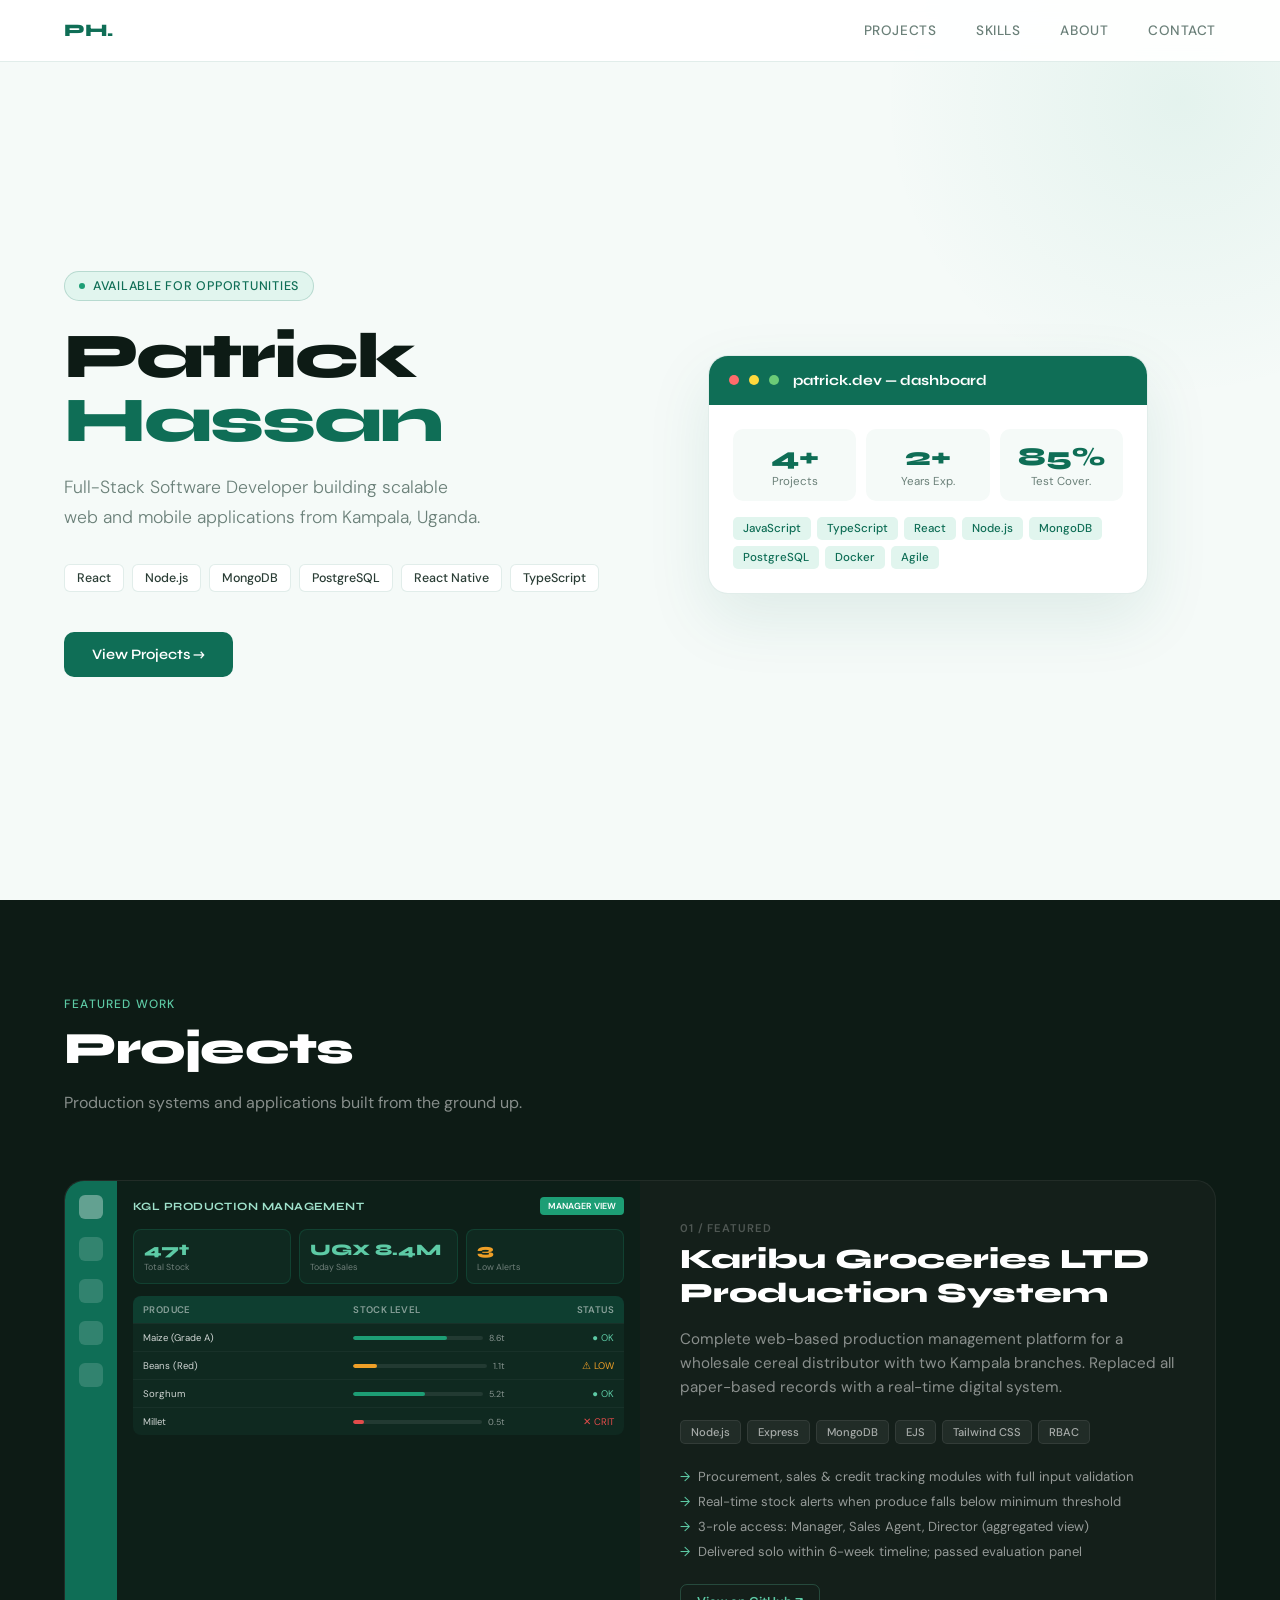
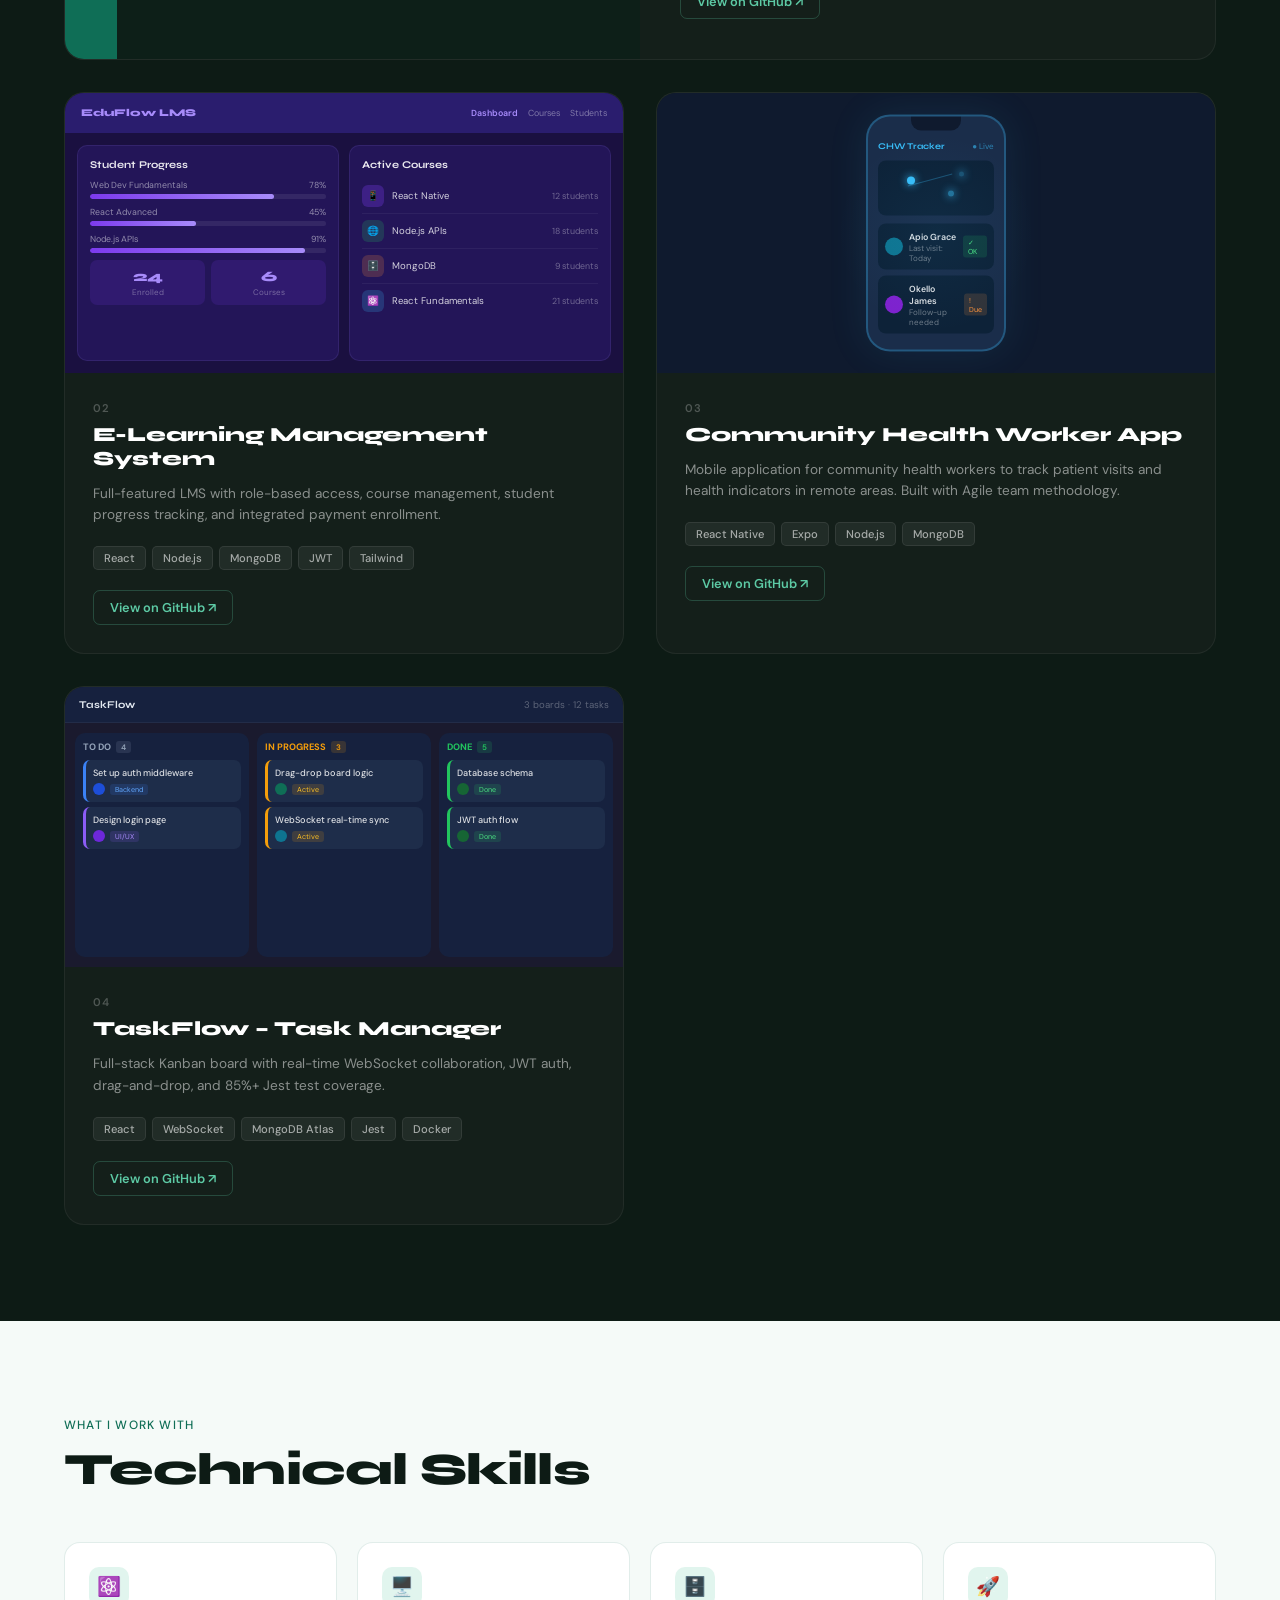
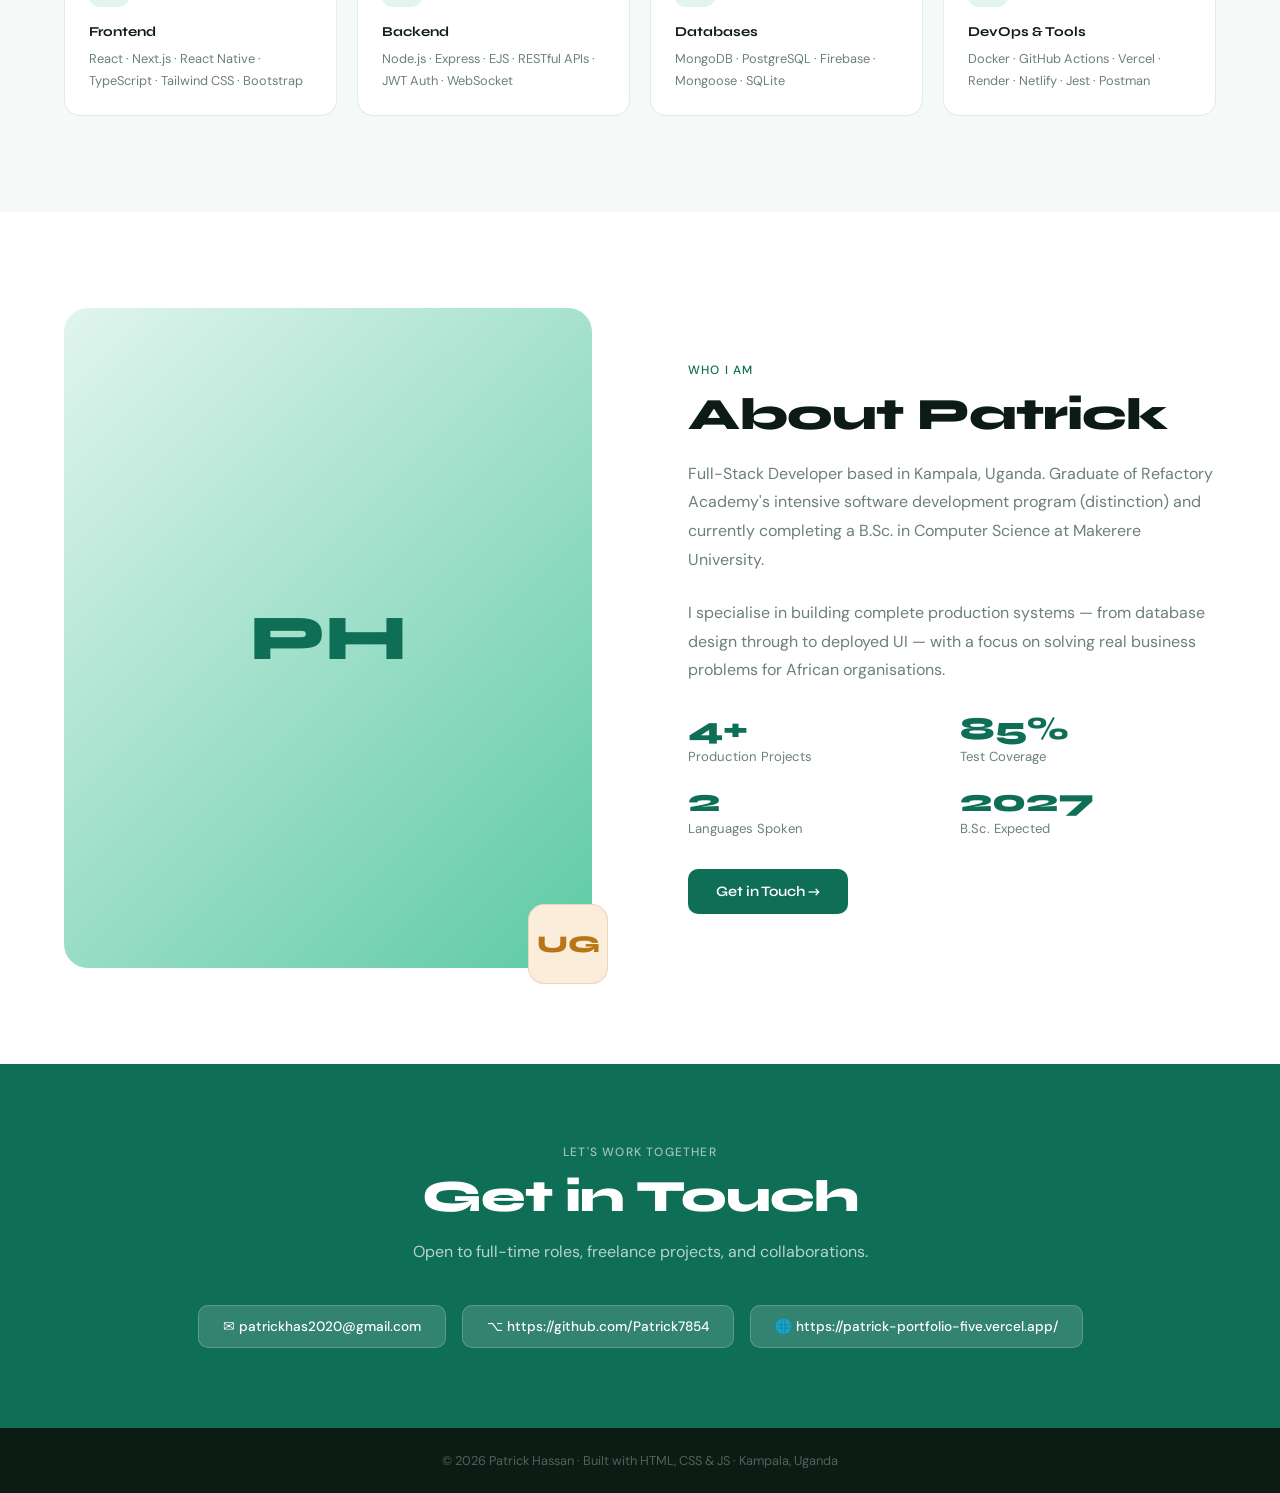
==== commit 63bcb93b: "update" ====
--- a/index.html
+++ b/index.html
@@ -1736,7 +1736,7 @@
         <div class="contact-links">
             <a href="mailto:patrick.hassan@email.com" class="contact-link">✉ patrickhas2020@gmail.com</a>
             <a href="https://github.com/patrickhassan" class="contact-link">⌥ https://github.com/Patrick7854</a>
-            <a href="https://patrickhassan.dev" class="contact-link">🌐 patrickhassan.dev</a>
+            <a href="https://patrickhassan.dev" class="contact-link">🌐 https://patrick-portfolio-five.vercel.app/</a>
         </div>
     </section>
 
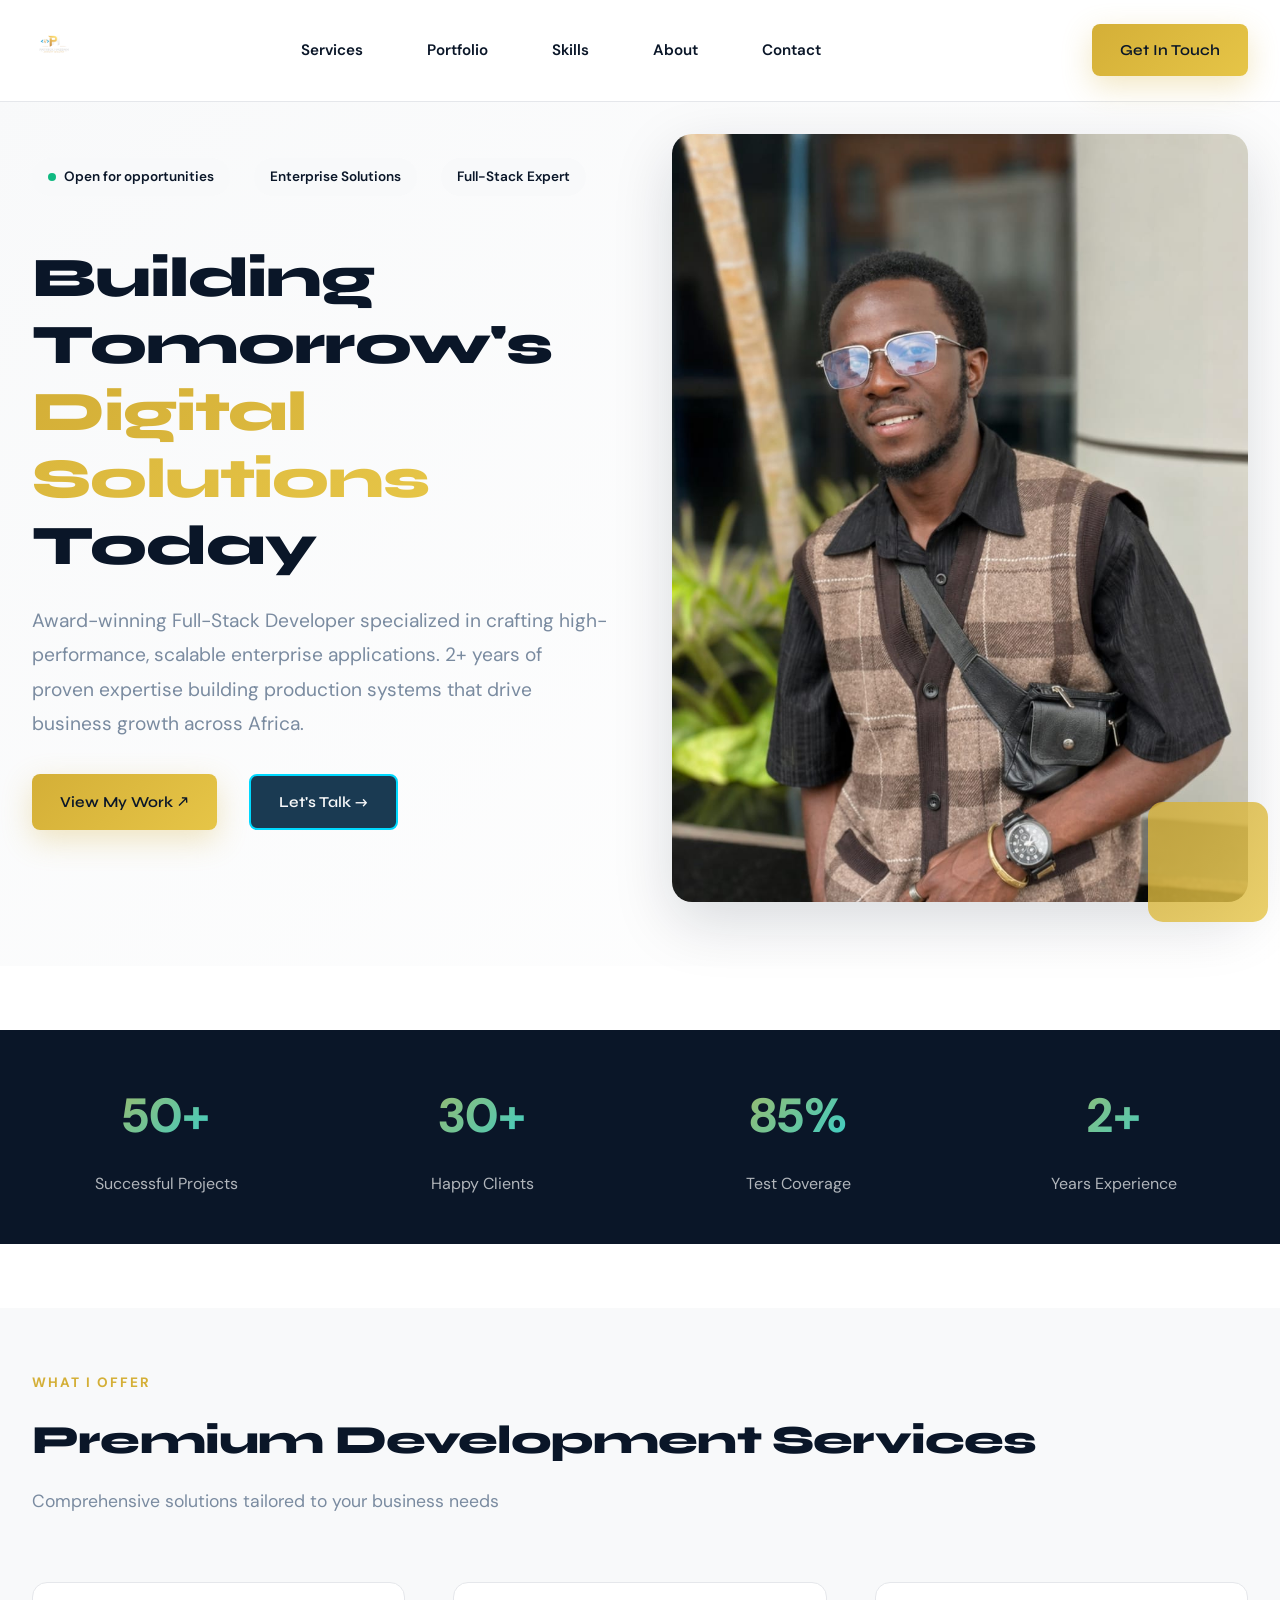
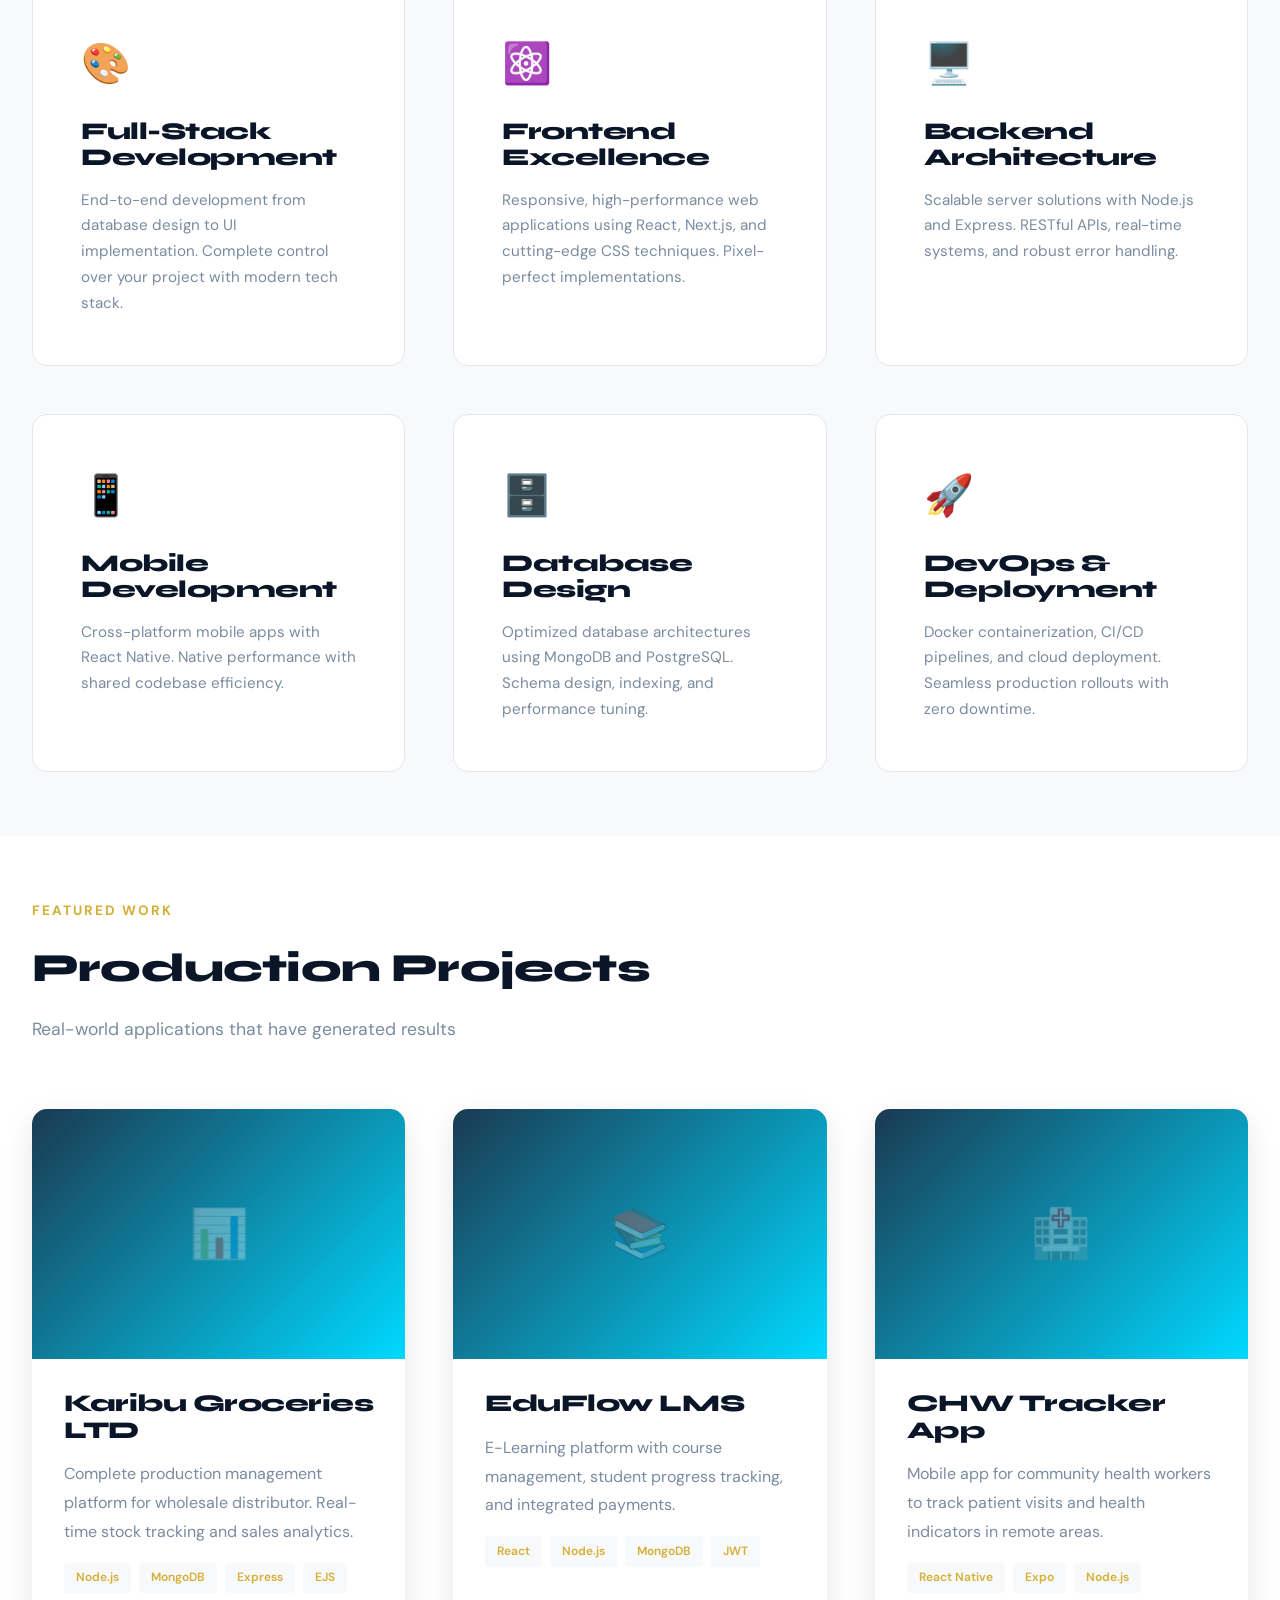
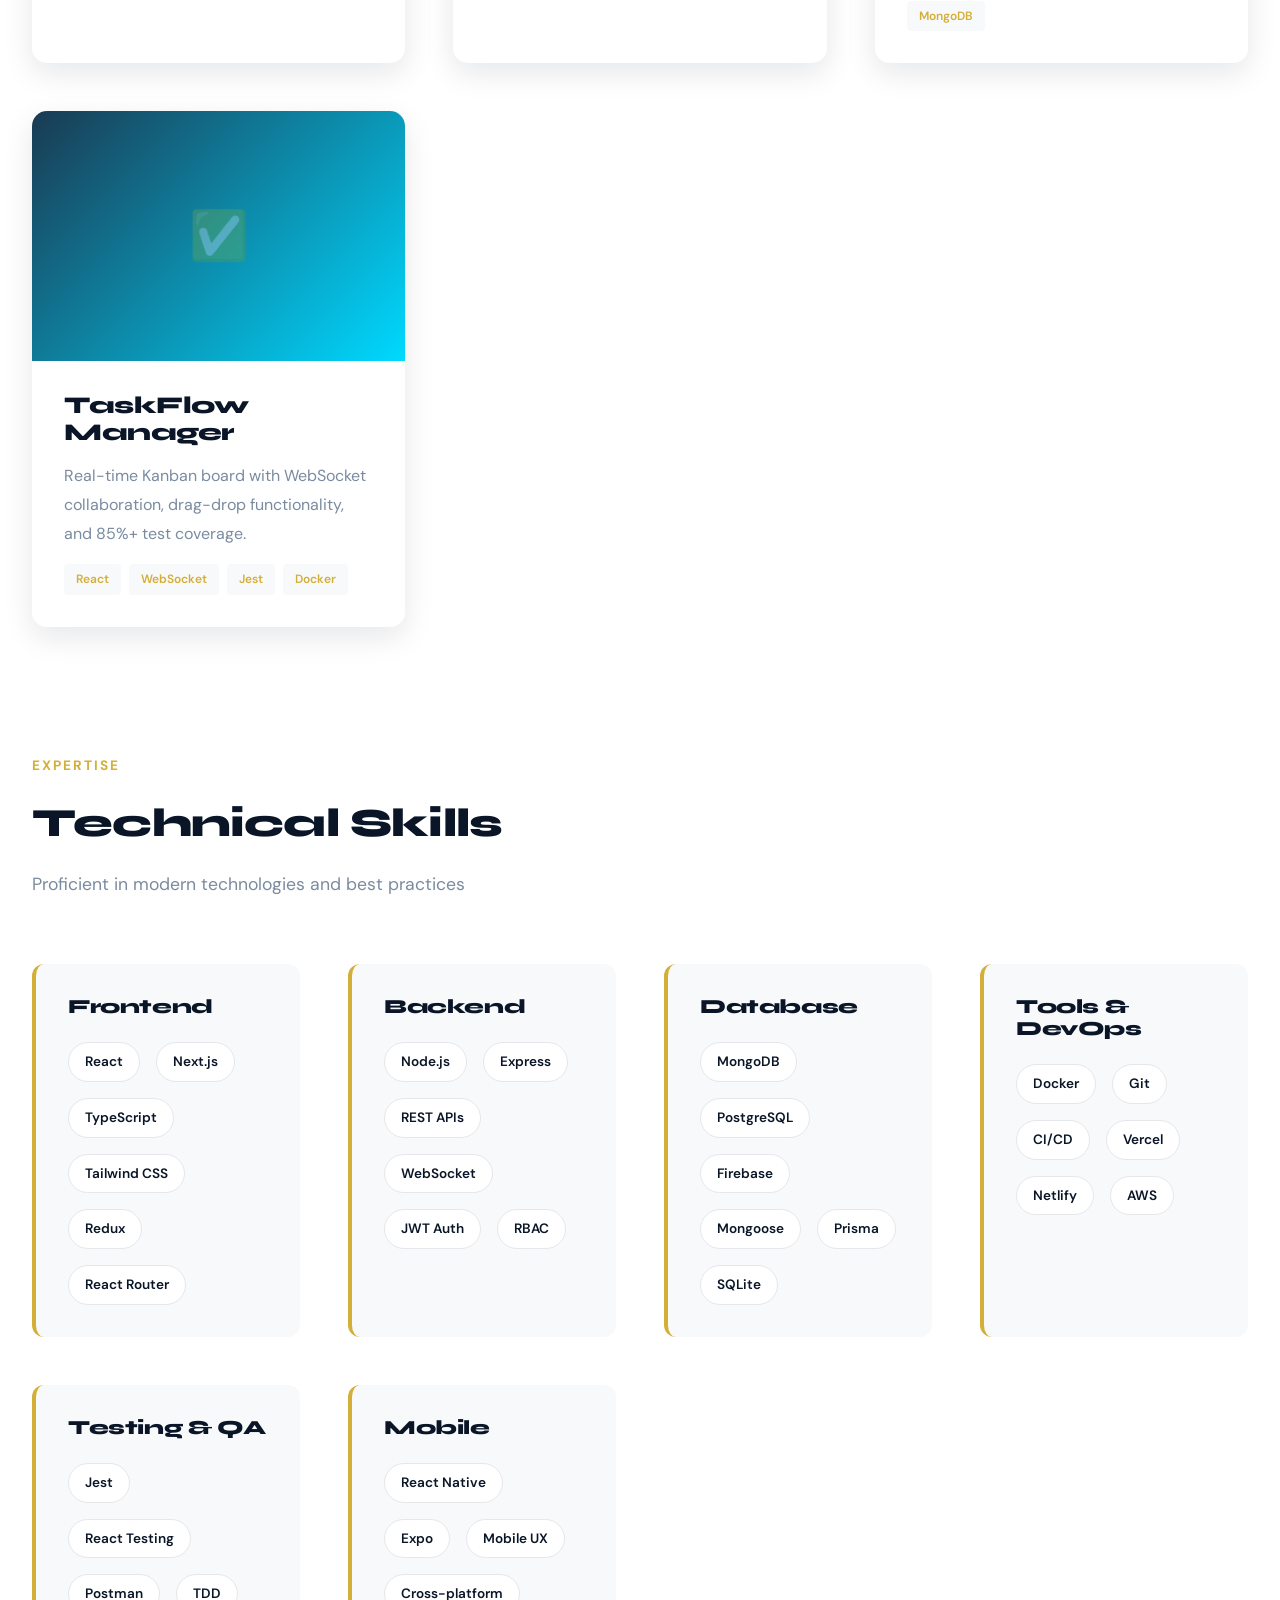
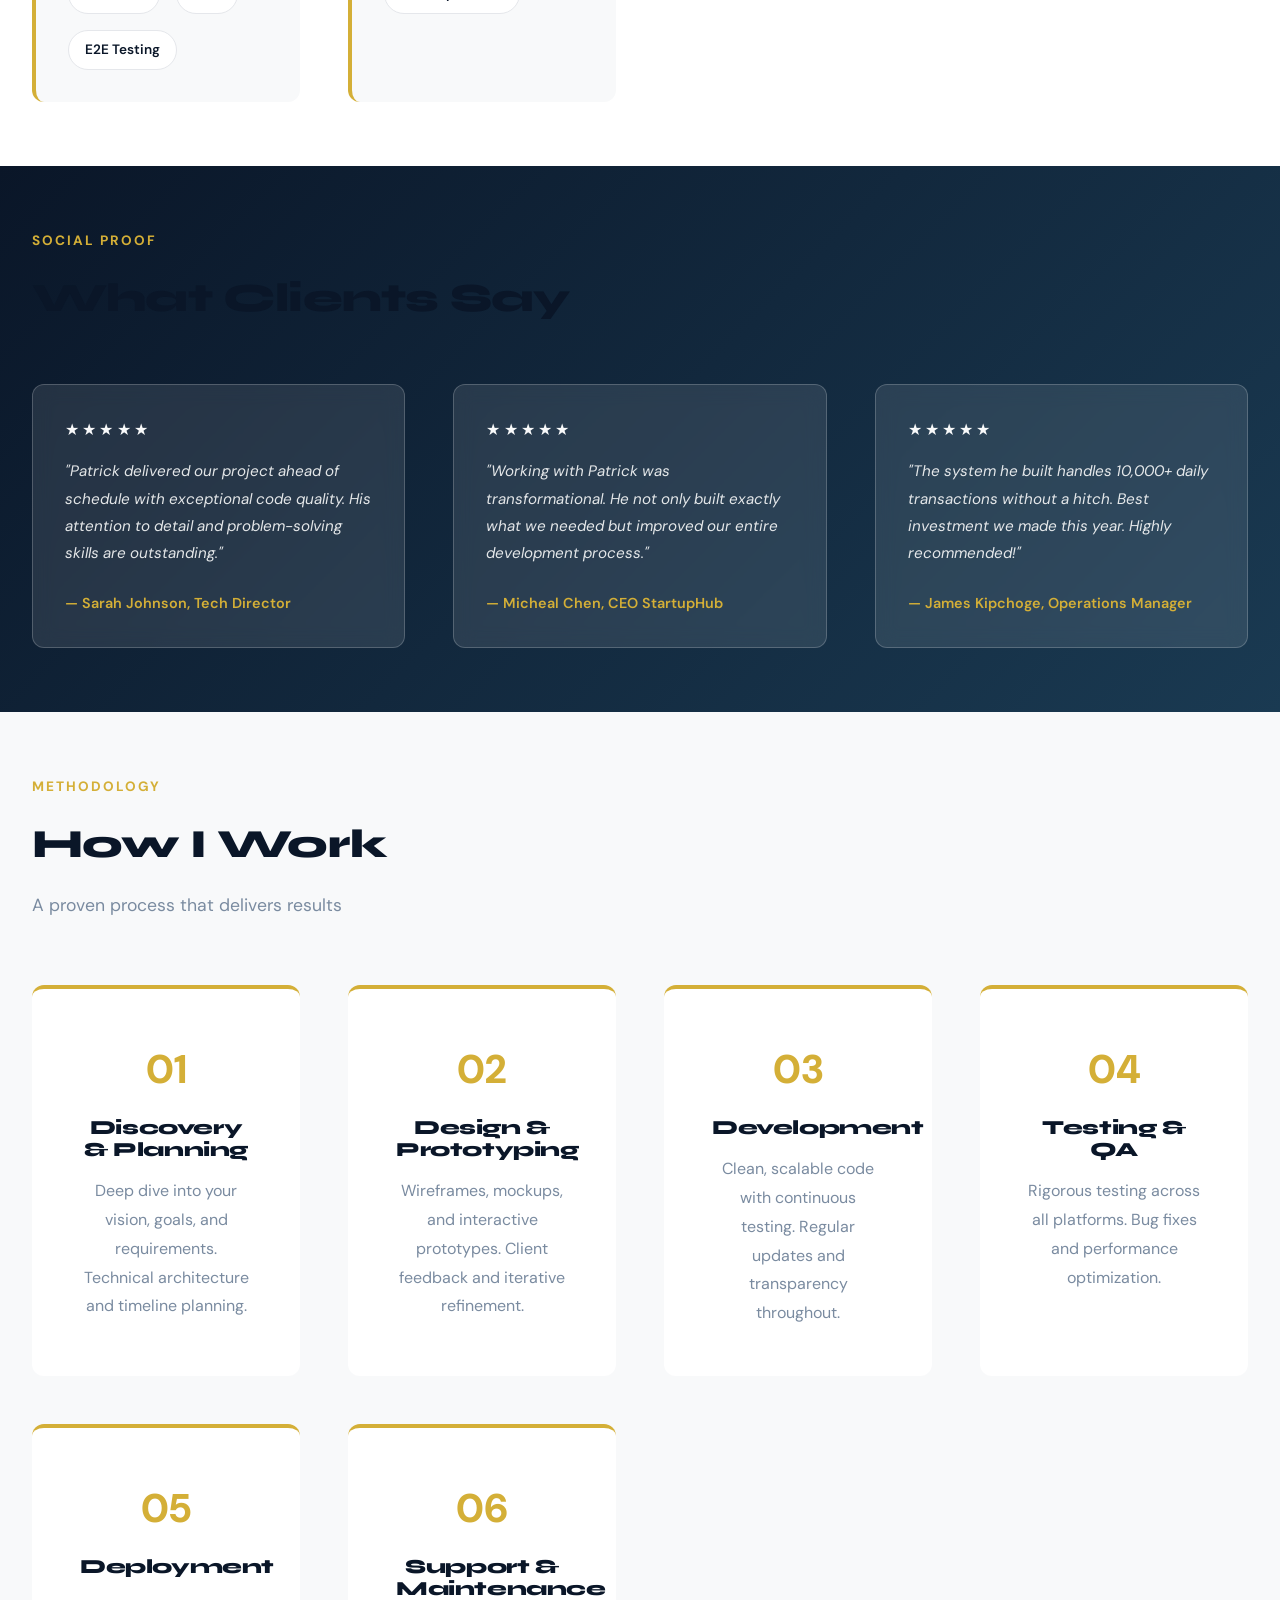
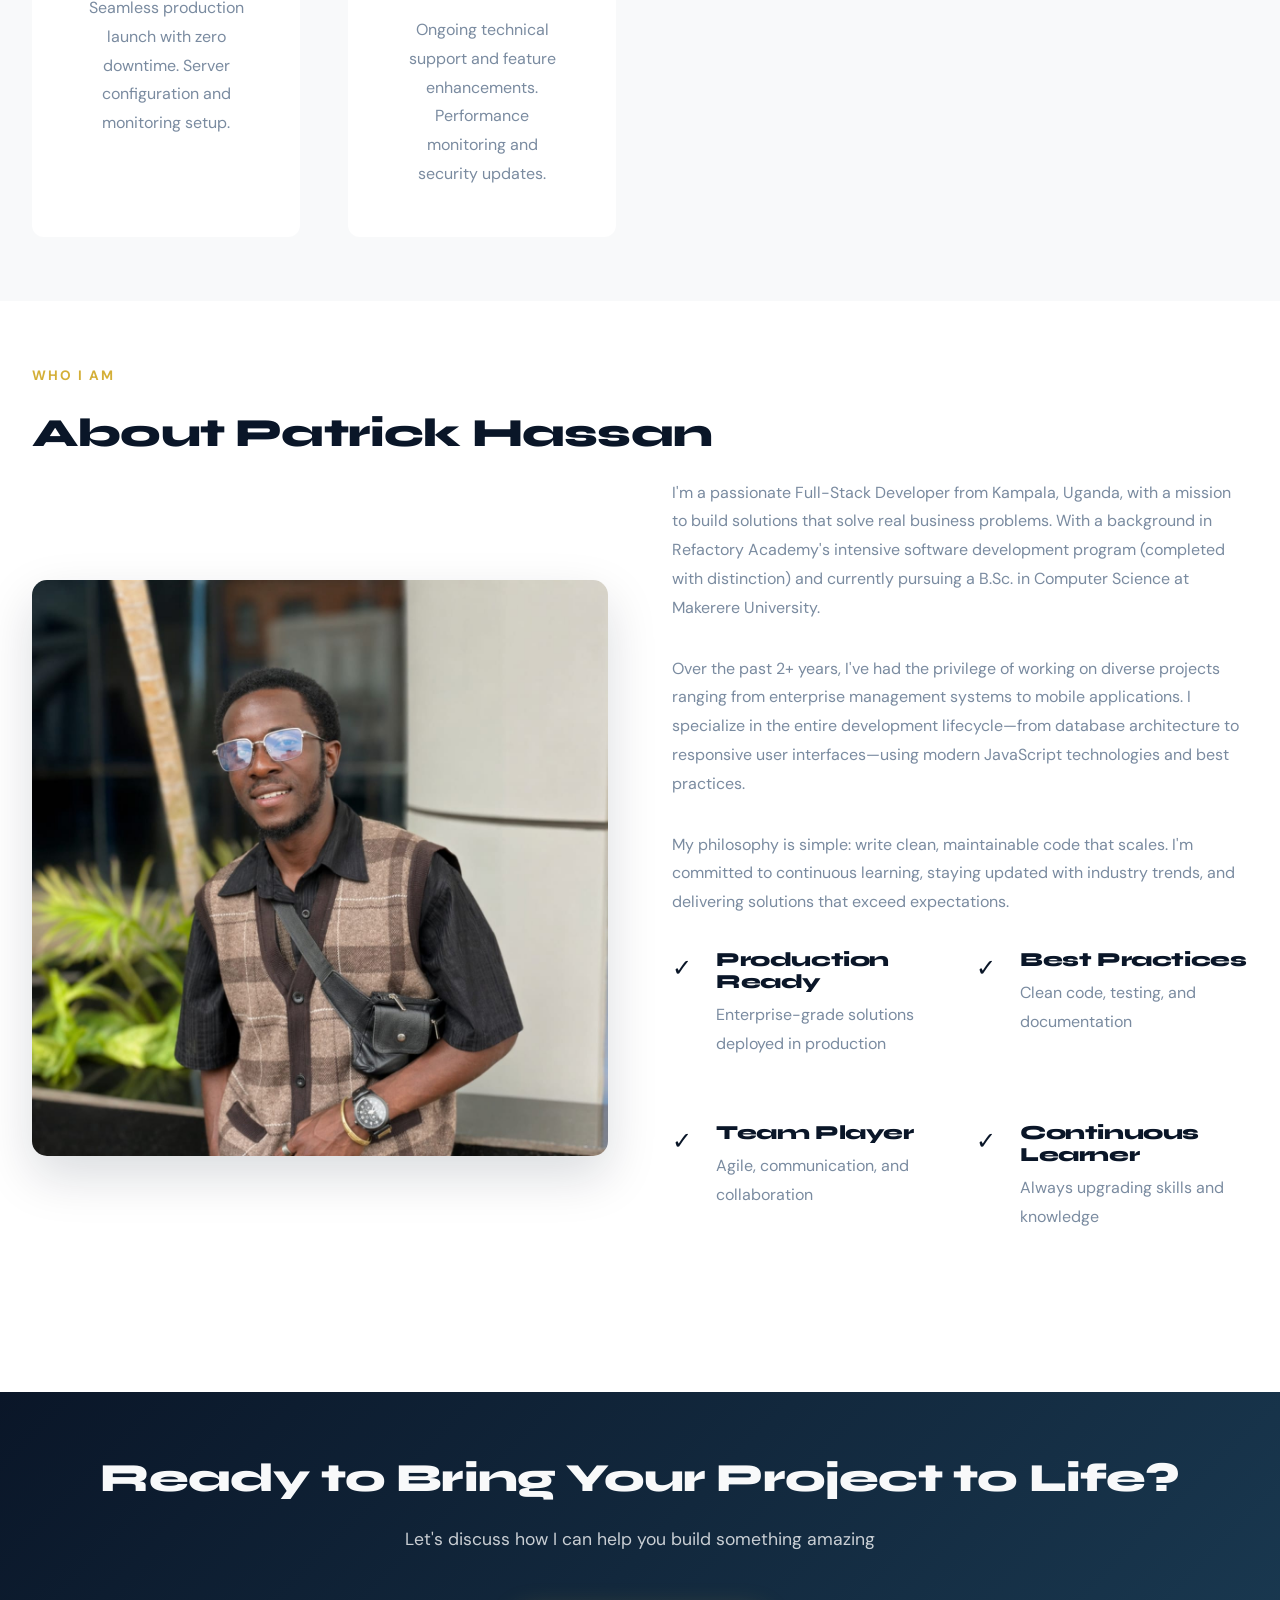
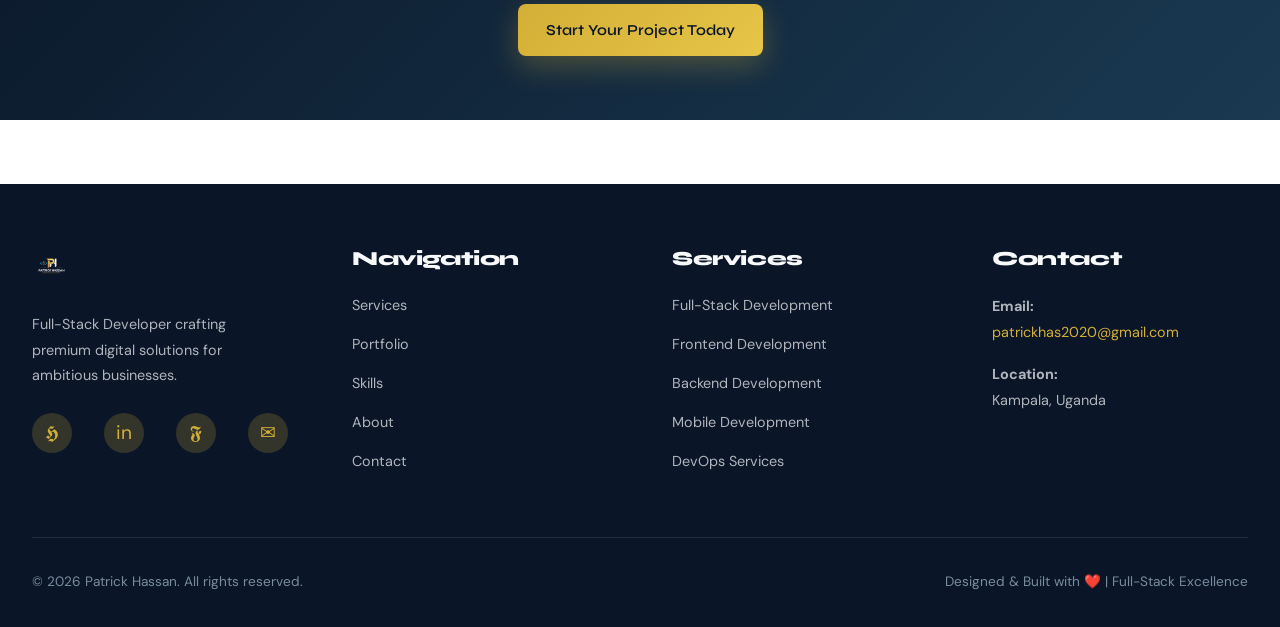
==== commit f0b52a1f: "ready for vercel" ====
--- a/index.html
+++ b/index.html
@@ -4,1746 +4,495 @@
 <head>
     <meta charset="UTF-8">
     <meta name="viewport" content="width=device-width, initial-scale=1.0">
-    <title>Patrick Hassan – Full-Stack Developer</title>
-    <link
-        href="https://fonts.googleapis.com/css2?family=Syne:wght@400;500;600;700;800&family=DM+Sans:ital,wght@0,300;0,400;0,500;1,300&display=swap"
-        rel="stylesheet">
-    <style>
-        :root {
-            --teal: #0F6E56;
-            --teal-light: #1D9E75;
-            --teal-pale: #E1F5EE;
-            --teal-mid: #5DCAA5;
-            --amber: #BA7517;
-            --amber-pale: #FAEEDA;
-            --ink: #0D1B15;
-            --ink-mid: #2A3D35;
-            --muted: #6B8079;
-            --surface: #F5FAF8;
-            --white: #FFFFFF;
-            --border: rgba(15, 110, 86, 0.12);
-            --font-head: 'Syne', sans-serif;
-            --font-body: 'DM Sans', sans-serif;
-        }
-
-        * {
-            margin: 0;
-            padding: 0;
-            box-sizing: border-box;
-        }
-
-        body {
-            font-family: var(--font-body);
-            background: var(--white);
-            color: var(--ink);
-            overflow-x: hidden;
-        }
-
-        /* ── NAV ── */
-        nav {
-            position: fixed;
-            top: 0;
-            left: 0;
-            right: 0;
-            z-index: 100;
-            display: flex;
-            align-items: center;
-            justify-content: space-between;
-            padding: 1.25rem 4rem;
-            background: rgba(255, 255, 255, 0.92);
-            backdrop-filter: blur(12px);
-            border-bottom: 1px solid var(--border);
-        }
-
-        .nav-logo {
-            font-family: var(--font-head);
-            font-size: 1.1rem;
-            font-weight: 800;
-            color: var(--teal);
-            letter-spacing: -0.02em;
-        }
-
-        .nav-links {
-            display: flex;
-            gap: 2.5rem;
-        }
-
-        .nav-links a {
-            font-size: 0.85rem;
-            font-weight: 500;
-            color: var(--muted);
-            text-decoration: none;
-            letter-spacing: 0.04em;
-            text-transform: uppercase;
-            transition: color 0.2s;
-        }
-
-        .nav-links a:hover {
-            color: var(--teal);
-        }
-
-        /* ── HERO ── */
-        .hero {
-            min-height: 100vh;
-            display: grid;
-            grid-template-columns: 1fr 1fr;
-            align-items: center;
-            padding: 7rem 4rem 4rem;
-            background: var(--surface);
-            position: relative;
-            overflow: hidden;
-        }
-
-        .hero::before {
-            content: '';
-            position: absolute;
-            top: -200px;
-            right: -200px;
-            width: 600px;
-            height: 600px;
-            border-radius: 50%;
-            background: radial-gradient(circle, rgba(29, 158, 117, 0.08) 0%, transparent 70%);
-        }
-
-        .hero-text {
-            position: relative;
-            z-index: 1;
-        }
-
-        .hero-badge {
-            display: inline-flex;
-            align-items: center;
-            gap: 8px;
-            background: var(--teal-pale);
-            color: var(--teal);
-            font-size: 0.78rem;
-            font-weight: 500;
-            letter-spacing: 0.06em;
-            text-transform: uppercase;
-            padding: 6px 14px;
-            border-radius: 100px;
-            margin-bottom: 1.5rem;
-            border: 1px solid rgba(15, 110, 86, 0.2);
-        }
-
-        .hero-badge::before {
-            content: '';
-            width: 6px;
-            height: 6px;
-            background: var(--teal-light);
-            border-radius: 50%;
-            animation: pulse 2s infinite;
-        }
-
-        @keyframes pulse {
-
-            0%,
-            100% {
-                opacity: 1;
-                transform: scale(1)
-            }
-
-            50% {
-                opacity: 0.5;
-                transform: scale(1.3)
-            }
-        }
-
-        h1 {
-            font-family: var(--font-head);
-            font-size: clamp(3rem, 5vw, 4.5rem);
-            font-weight: 800;
-            line-height: 1.0;
-            letter-spacing: -0.03em;
-            color: var(--ink);
-            margin-bottom: 1.25rem;
-        }
-
-        h1 span {
-            color: var(--teal);
-        }
-
-        .hero-sub {
-            font-size: 1.1rem;
-            color: var(--muted);
-            font-weight: 300;
-            line-height: 1.7;
-            max-width: 420px;
-            margin-bottom: 2rem;
-        }
-
-        .hero-tags {
-            display: flex;
-            flex-wrap: wrap;
-            gap: 8px;
-            margin-bottom: 2.5rem;
-        }
-
-        .tag {
-            font-size: 0.78rem;
-            font-weight: 500;
-            padding: 5px 12px;
-            border-radius: 6px;
-            background: var(--white);
-            color: var(--ink-mid);
-            border: 1px solid var(--border);
-        }
-
-        .hero-cta {
-            display: inline-flex;
-            align-items: center;
-            gap: 10px;
-            background: var(--teal);
-            color: var(--white);
-            font-family: var(--font-head);
-            font-weight: 600;
-            font-size: 0.9rem;
-            padding: 14px 28px;
-            border-radius: 10px;
-            text-decoration: none;
-            border: none;
-            cursor: pointer;
-            transition: background 0.2s, transform 0.15s;
-        }
-
-        .hero-cta:hover {
-            background: var(--teal-light);
-            transform: translateY(-1px);
-        }
-
-        .hero-visual {
-            display: flex;
-            justify-content: center;
-            align-items: center;
-            position: relative;
-        }
-
-        .hero-card {
-            width: 100%;
-            max-width: 440px;
-            background: var(--white);
-            border-radius: 20px;
-            border: 1px solid var(--border);
-            box-shadow: 0 24px 64px rgba(15, 110, 86, 0.1);
-            overflow: hidden;
-            animation: float 4s ease-in-out infinite;
-        }
-
-        @keyframes float {
-
-            0%,
-            100% {
-                transform: translateY(0)
-            }
-
-            50% {
-                transform: translateY(-10px)
-            }
-        }
-
-        .hcard-bar {
-            background: var(--teal);
-            padding: 1rem 1.25rem;
-            display: flex;
-            align-items: center;
-            gap: 10px;
-        }
-
-        .hcard-dot {
-            width: 10px;
-            height: 10px;
-            border-radius: 50%;
-        }
-
-        .hcard-title {
-            color: white;
-            font-family: var(--font-head);
-            font-weight: 700;
-            font-size: 0.9rem;
-            margin-left: 4px;
-        }
-
-        .hcard-body {
-            padding: 1.5rem;
-        }
-
-        .stat-row {
-            display: grid;
-            grid-template-columns: 1fr 1fr 1fr;
-            gap: 10px;
-            margin-bottom: 1rem;
-        }
-
-        .stat {
-            background: var(--surface);
-            border-radius: 10px;
-            padding: 12px;
-            text-align: center;
-        }
-
-        .stat-n {
-            font-family: var(--font-head);
-            font-size: 1.6rem;
-            font-weight: 800;
-            color: var(--teal);
-        }
-
-        .stat-l {
-            font-size: 0.72rem;
-            color: var(--muted);
-            margin-top: 2px;
-        }
-
-        .hcard-skills {
-            display: flex;
-            flex-wrap: wrap;
-            gap: 6px;
-        }
-
-        .hcard-skill {
-            font-size: 0.72rem;
-            padding: 4px 10px;
-            border-radius: 5px;
-            background: var(--teal-pale);
-            color: var(--teal);
-            font-weight: 500;
-        }
-
-        /* ── SECTIONS ── */
-        section {
-            padding: 6rem 4rem;
-        }
-
-        .section-label {
-            font-size: 0.75rem;
-            font-weight: 500;
-            letter-spacing: 0.1em;
-            text-transform: uppercase;
-            color: var(--teal);
-            margin-bottom: 0.75rem;
-        }
-
-        .section-title {
-            font-family: var(--font-head);
-            font-size: clamp(2rem, 3.5vw, 2.8rem);
-            font-weight: 800;
-            letter-spacing: -0.02em;
-            color: var(--ink);
-            line-height: 1.1;
-            margin-bottom: 1rem;
-        }
-
-        .section-desc {
-            font-size: 1rem;
-            color: var(--muted);
-            max-width: 520px;
-            line-height: 1.7;
-        }
-
-        /* ── PROJECTS ── */
-        #projects {
-            background: var(--ink);
-        }
-
-        #projects .section-title {
-            color: var(--white);
-        }
-
-        #projects .section-label {
-            color: var(--teal-mid);
-        }
-
-        #projects .section-desc {
-            color: rgba(255, 255, 255, 0.5);
-        }
-
-        #projects .section-header {
-            margin-bottom: 4rem;
-        }
-
-        .projects-grid {
-            display: grid;
-            grid-template-columns: 1fr 1fr;
-            gap: 2rem;
-        }
-
-        /* PROJECT CARD */
-        .proj-card {
-            background: #141f1a;
-            border-radius: 20px;
-            border: 1px solid rgba(255, 255, 255, 0.06);
-            overflow: hidden;
-            transition: transform 0.3s, box-shadow 0.3s;
-        }
-
-        .proj-card:hover {
-            transform: translateY(-6px);
-            box-shadow: 0 32px 80px rgba(0, 0, 0, 0.4);
-        }
-
-        .proj-card.featured {
-            grid-column: 1 / -1;
-            display: grid;
-            grid-template-columns: 1fr 1fr;
-        }
-
-        /* PROJECT SCREENSHOT – drawn with SVG/CSS inside canvas divs */
-        .proj-screen {
-            height: 280px;
-            position: relative;
-            overflow: hidden;
-            background: #0a1410;
-        }
-
-        .proj-card.featured .proj-screen {
-            height: auto;
-            min-height: 360px;
-        }
-
-        /* KGL DASHBOARD SCREEN */
-        .screen-kgl {
-            background: #0d1f18;
-        }
-
-        .screen-kgl .sb {
-            position: absolute;
-            top: 0;
-            left: 0;
-            bottom: 0;
-            width: 52px;
-            background: #0F6E56;
-            display: flex;
-            flex-direction: column;
-            align-items: center;
-            padding-top: 14px;
-            gap: 18px;
-        }
-
-        .sb-icon {
-            width: 24px;
-            height: 24px;
-            border-radius: 6px;
-            background: rgba(255, 255, 255, 0.15);
-        }
-
-        .sb-icon.active {
-            background: rgba(255, 255, 255, 0.35);
-        }
-
-        .screen-kgl .main {
-            position: absolute;
-            top: 0;
-            left: 52px;
-            right: 0;
-            bottom: 0;
-            padding: 16px;
-        }
-
-        .screen-kgl .topbar {
-            display: flex;
-            align-items: center;
-            justify-content: space-between;
-            margin-bottom: 14px;
-        }
-
-        .kgl-page-title {
-            color: #9FE1CB;
-            font-size: 0.7rem;
-            font-weight: 700;
-            font-family: var(--font-head);
-            letter-spacing: 0.04em;
-        }
-
-        .kgl-badge {
-            background: #1D9E75;
-            color: white;
-            font-size: 0.55rem;
-            padding: 3px 8px;
-            border-radius: 4px;
-            font-weight: 600;
-        }
-
-        .kgl-stats {
-            display: grid;
-            grid-template-columns: 1fr 1fr 1fr;
-            gap: 8px;
-            margin-bottom: 12px;
-        }
-
-        .kgl-stat {
-            background: #0F2920;
-            border-radius: 8px;
-            padding: 10px;
-            border: 1px solid rgba(29, 158, 117, 0.2);
-        }
-
-        .kgl-stat-n {
-            color: #5DCAA5;
-            font-size: 1rem;
-            font-weight: 800;
-            font-family: var(--font-head);
-        }
-
-        .kgl-stat-l {
-            color: rgba(255, 255, 255, 0.4);
-            font-size: 0.55rem;
-            margin-top: 2px;
-        }
-
-        .kgl-table {
-            background: #0F2920;
-            border-radius: 8px;
-            overflow: hidden;
-        }
-
-        .kgl-trow {
-            display: flex;
-            padding: 7px 10px;
-            align-items: center;
-            gap: 8px;
-            font-size: 0.6rem;
-        }
-
-        .kgl-trow.header {
-            background: rgba(15, 110, 86, 0.3);
-            color: rgba(255, 255, 255, 0.5);
-            font-weight: 600;
-            letter-spacing: 0.04em;
-        }
-
-        .kgl-trow.data {
-            color: rgba(255, 255, 255, 0.8);
-            border-top: 1px solid rgba(255, 255, 255, 0.04);
-        }
-
-        .kgl-col1 {
-            flex: 2;
-        }
-
-        .kgl-col2 {
-            flex: 1.5;
-        }
-
-        .kgl-col3 {
-            flex: 1;
-            text-align: right;
-        }
-
-        .stock-bar {
-            height: 4px;
-            background: rgba(255, 255, 255, 0.08);
-            border-radius: 2px;
-            flex: 1;
-            overflow: hidden;
-        }
-
-        .stock-fill {
-            height: 100%;
-            border-radius: 2px;
-        }
-
-        .alert-dot {
-            width: 6px;
-            height: 6px;
-            border-radius: 50%;
-            flex-shrink: 0;
-        }
-
-        /* ELEARNING SCREEN */
-        .screen-lms {
-            background: #1a1040;
-        }
-
-        .lms-header {
-            position: absolute;
-            top: 0;
-            left: 0;
-            right: 0;
-            height: 40px;
-            background: #2a1d6e;
-            display: flex;
-            align-items: center;
-            padding: 0 16px;
-            gap: 10px;
-        }
-
-        .lms-logo {
-            color: #a78bfa;
-            font-size: 0.65rem;
-            font-weight: 800;
-            font-family: var(--font-head);
-        }
-
-        .lms-nav {
-            display: flex;
-            gap: 10px;
-            margin-left: auto;
-        }
-
-        .lms-nav-i {
-            color: rgba(255, 255, 255, 0.4);
-            font-size: 0.55rem;
-        }
-
-        .lms-nav-i.act {
-            color: #a78bfa;
-            font-weight: 600;
-        }
-
-        .lms-body {
-            position: absolute;
-            top: 40px;
-            left: 0;
-            right: 0;
-            bottom: 0;
-            display: grid;
-            grid-template-columns: 1fr 1fr;
-            gap: 10px;
-            padding: 12px;
-        }
-
-        .lms-card {
-            background: #231558;
-            border-radius: 10px;
-            padding: 12px;
-            border: 1px solid rgba(167, 139, 250, 0.12);
-        }
-
-        .lms-card-title {
-            color: rgba(255, 255, 255, 0.9);
-            font-size: 0.65rem;
-            font-weight: 700;
-            margin-bottom: 8px;
-            font-family: var(--font-head);
-        }
-
-        .lms-progress-item {
-            margin-bottom: 7px;
-        }
-
-        .lms-prog-label {
-            display: flex;
-            justify-content: space-between;
-            color: rgba(255, 255, 255, 0.5);
-            font-size: 0.55rem;
-            margin-bottom: 3px;
-        }
-
-        .lms-prog-bar {
-            height: 5px;
-            background: rgba(255, 255, 255, 0.08);
-            border-radius: 3px;
-            overflow: hidden;
-        }
-
-        .lms-prog-fill {
-            height: 100%;
-            border-radius: 3px;
-            background: linear-gradient(90deg, #7c3aed, #a78bfa);
-        }
-
-        .lms-course-list {}
-
-        .lms-course {
-            display: flex;
-            align-items: center;
-            gap: 8px;
-            padding: 6px 0;
-            border-bottom: 1px solid rgba(255, 255, 255, 0.05);
-        }
-
-        .lms-course:last-child {
-            border-bottom: none;
-        }
-
-        .lms-course-icon {
-            width: 22px;
-            height: 22px;
-            border-radius: 6px;
-            flex-shrink: 0;
-            display: flex;
-            align-items: center;
-            justify-content: center;
-            font-size: 0.6rem;
-        }
-
-        .lms-course-name {
-            color: rgba(255, 255, 255, 0.8);
-            font-size: 0.6rem;
-        }
-
-        .lms-course-students {
-            color: rgba(255, 255, 255, 0.35);
-            font-size: 0.55rem;
-            margin-left: auto;
-        }
-
-        .lms-stat-grid {
-            display: grid;
-            grid-template-columns: 1fr 1fr;
-            gap: 6px;
-            margin-top: 6px;
-        }
-
-        .lms-mini-stat {
-            background: rgba(124, 58, 237, 0.15);
-            border-radius: 7px;
-            padding: 8px;
-            text-align: center;
-        }
-
-        .lms-mini-n {
-            color: #a78bfa;
-            font-size: 0.9rem;
-            font-weight: 800;
-            font-family: var(--font-head);
-        }
-
-        .lms-mini-l {
-            color: rgba(255, 255, 255, 0.35);
-            font-size: 0.5rem;
-            margin-top: 2px;
-        }
-
-        /* HEALTH APP SCREEN */
-        .screen-health {
-            background: #0f1a2e;
-        }
-
-        .health-phone {
-            position: absolute;
-            top: 50%;
-            left: 50%;
-            transform: translate(-50%, -50%);
-            width: 140px;
-            background: #1a2d4a;
-            border-radius: 24px;
-            border: 2px solid rgba(56, 189, 248, 0.3);
-            overflow: hidden;
-            box-shadow: 0 0 40px rgba(56, 189, 248, 0.1);
-        }
-
-        .health-notch {
-            width: 50px;
-            height: 14px;
-            background: #0f1a2e;
-            border-radius: 0 0 10px 10px;
-            margin: 0 auto;
-        }
-
-        .health-screen {
-            padding: 10px;
-        }
-
-        .health-bar {
-            display: flex;
-            justify-content: space-between;
-            align-items: center;
-            margin-bottom: 10px;
-        }
-
-        .health-bar-title {
-            color: #38bdf8;
-            font-size: 0.55rem;
-            font-weight: 700;
-            font-family: var(--font-head);
-        }
-
-        .health-map {
-            background: #0d2238;
-            border-radius: 8px;
-            height: 55px;
-            margin-bottom: 8px;
-            position: relative;
-            overflow: hidden;
-        }
-
-        .map-dot {
-            width: 8px;
-            height: 8px;
-            border-radius: 50%;
-            background: #38bdf8;
-            position: absolute;
-            box-shadow: 0 0 8px #38bdf8;
-        }
-
-        .map-line {
-            position: absolute;
-            height: 1px;
-            background: rgba(56, 189, 248, 0.3);
-        }
-
-        .health-card-s {
-            background: #0d2238;
-            border-radius: 8px;
-            padding: 7px;
-            margin-bottom: 6px;
-        }
-
-        .health-patient {
-            display: flex;
-            align-items: center;
-            gap: 6px;
-        }
-
-        .health-av {
-            width: 18px;
-            height: 18px;
-            border-radius: 50%;
-            flex-shrink: 0;
-        }
-
-        .health-name {
-            color: rgba(255, 255, 255, 0.85);
-            font-size: 0.55rem;
-            font-weight: 600;
-        }
-
-        .health-status {
-            font-size: 0.5rem;
-            color: rgba(255, 255, 255, 0.4);
-        }
-
-        .health-tag {
-            font-size: 0.45rem;
-            padding: 2px 5px;
-            border-radius: 3px;
-            margin-left: auto;
-        }
-
-        /* TASKFLOW SCREEN */
-        .screen-task {
-            background: #1a1a2e;
-        }
-
-        .task-header {
-            position: absolute;
-            top: 0;
-            left: 0;
-            right: 0;
-            height: 36px;
-            background: #16213e;
-            display: flex;
-            align-items: center;
-            padding: 0 14px;
-            gap: 8px;
-            border-bottom: 1px solid rgba(255, 255, 255, 0.05);
-        }
-
-        .task-title {
-            color: #e2e8f0;
-            font-size: 0.65rem;
-            font-weight: 700;
-            font-family: var(--font-head);
-        }
-
-        .task-body {
-            position: absolute;
-            top: 36px;
-            left: 0;
-            right: 0;
-            bottom: 0;
-            display: grid;
-            grid-template-columns: 1fr 1fr 1fr;
-            gap: 8px;
-            padding: 10px;
-        }
-
-        .task-col {
-            background: #16213e;
-            border-radius: 10px;
-            padding: 8px;
-        }
-
-        .task-col-title {
-            font-size: 0.58rem;
-            font-weight: 700;
-            margin-bottom: 7px;
-            display: flex;
-            align-items: center;
-            gap: 5px;
-        }
-
-        .task-count {
-            font-size: 0.5rem;
-            padding: 1px 5px;
-            border-radius: 3px;
-            font-weight: 600;
-        }
-
-        .task-item {
-            background: #1e2d4a;
-            border-radius: 7px;
-            padding: 7px;
-            margin-bottom: 5px;
-            border-left: 3px solid transparent;
-        }
-
-        .task-item-title {
-            font-size: 0.57rem;
-            color: rgba(255, 255, 255, 0.85);
-            margin-bottom: 4px;
-            font-weight: 500;
-        }
-
-        .task-item-meta {
-            display: flex;
-            gap: 5px;
-            align-items: center;
-        }
-
-        .task-av {
-            width: 12px;
-            height: 12px;
-            border-radius: 50%;
-        }
-
-        .task-tag-s {
-            font-size: 0.45rem;
-            padding: 1px 5px;
-            border-radius: 3px;
-        }
-
-        /* PROJECT INFO SECTION */
-        .proj-info {
-            padding: 1.75rem;
-        }
-
-        .proj-card.featured .proj-info {
-            padding: 2.5rem;
-            display: flex;
-            flex-direction: column;
-            justify-content: center;
-        }
-
-        .proj-number {
-            font-size: 0.7rem;
-            font-weight: 600;
-            color: rgba(255, 255, 255, 0.25);
-            letter-spacing: 0.08em;
-            margin-bottom: 0.5rem;
-        }
-
-        .proj-name {
-            font-family: var(--font-head);
-            font-size: 1.25rem;
-            font-weight: 800;
-            color: var(--white);
-            line-height: 1.2;
-            margin-bottom: 0.75rem;
-        }
-
-        .proj-card.featured .proj-name {
-            font-size: 1.75rem;
-            margin-bottom: 1rem;
-        }
-
-        .proj-desc {
-            font-size: 0.85rem;
-            color: rgba(255, 255, 255, 0.5);
-            line-height: 1.6;
-            margin-bottom: 1.25rem;
-        }
-
-        .proj-card.featured .proj-desc {
-            font-size: 0.95rem;
-        }
-
-        .proj-stack {
-            display: flex;
-            flex-wrap: wrap;
-            gap: 6px;
-            margin-bottom: 1.25rem;
-        }
-
-        .proj-tech {
-            font-size: 0.7rem;
-            padding: 4px 10px;
-            border-radius: 5px;
-            font-weight: 500;
-            background: rgba(255, 255, 255, 0.06);
-            color: rgba(255, 255, 255, 0.6);
-            border: 1px solid rgba(255, 255, 255, 0.08);
-        }
-
-        .proj-highlights {
-            list-style: none;
-            margin-bottom: 1.25rem;
-        }
-
-        .proj-highlights li {
-            font-size: 0.82rem;
-            color: rgba(255, 255, 255, 0.55);
-            padding: 4px 0;
-            display: flex;
-            gap: 8px;
-        }
-
-        .proj-highlights li::before {
-            content: '→';
-            color: var(--teal-mid);
-            flex-shrink: 0;
-        }
-
-        .proj-link {
-            display: inline-flex;
-            align-items: center;
-            gap: 6px;
-            font-size: 0.8rem;
-            font-weight: 600;
-            color: var(--teal-mid);
-            text-decoration: none;
-            border: 1px solid rgba(93, 202, 165, 0.25);
-            border-radius: 7px;
-            padding: 8px 16px;
-            transition: all 0.2s;
-            align-self: flex-start;
-        }
-
-        .proj-link:hover {
-            background: rgba(93, 202, 165, 0.08);
-            border-color: rgba(93, 202, 165, 0.5);
-        }
-
-        /* ── SKILLS SECTION ── */
-        #skills {
-            background: var(--surface);
-        }
-
-        .skills-grid {
-            display: grid;
-            grid-template-columns: repeat(4, 1fr);
-            gap: 1.25rem;
-            margin-top: 3rem;
-        }
-
-        .skill-card {
-            background: var(--white);
-            border-radius: 16px;
-            border: 1px solid var(--border);
-            padding: 1.5rem;
-            transition: transform 0.2s, box-shadow 0.2s;
-        }
-
-        .skill-card:hover {
-            transform: translateY(-3px);
-            box-shadow: 0 12px 32px rgba(15, 110, 86, 0.08);
-        }
-
-        .skill-icon {
-            width: 40px;
-            height: 40px;
-            border-radius: 10px;
-            background: var(--teal-pale);
-            display: flex;
-            align-items: center;
-            justify-content: center;
-            margin-bottom: 1rem;
-            font-size: 1.2rem;
-        }
-
-        .skill-category {
-            font-family: var(--font-head);
-            font-size: 0.85rem;
-            font-weight: 700;
-            color: var(--ink);
-            margin-bottom: 0.5rem;
-        }
-
-        .skill-items {
-            font-size: 0.8rem;
-            color: var(--muted);
-            line-height: 1.7;
-        }
-
-        /* ── ABOUT ── */
-        #about {
-            display: grid;
-            grid-template-columns: 1fr 1fr;
-            gap: 6rem;
-            align-items: center;
-        }
-
-        .about-visual {
-            position: relative;
-        }
-
-        .about-photo {
-            width: 100%;
-            aspect-ratio: 4/5;
-            border-radius: 24px;
-            background: linear-gradient(135deg, var(--teal-pale) 0%, var(--teal-mid) 100%);
-            display: flex;
-            align-items: center;
-            justify-content: center;
-            font-family: var(--font-head);
-            font-size: 5rem;
-            font-weight: 800;
-            color: var(--teal);
-            overflow: hidden;
-            position: relative;
-        }
-
-        .about-photo svg {
-            width: 60%;
-            opacity: 0.3;
-        }
-
-        .about-initials {
-            position: relative;
-            z-index: 1;
-            color: var(--teal);
-            font-size: 4rem;
-        }
-
-        .about-accent {
-            position: absolute;
-            bottom: -16px;
-            right: -16px;
-            width: 80px;
-            height: 80px;
-            border-radius: 16px;
-            background: var(--amber-pale);
-            border: 1px solid rgba(186, 117, 23, 0.2);
-            display: flex;
-            align-items: center;
-            justify-content: center;
-            font-family: var(--font-head);
-            font-size: 1.5rem;
-            font-weight: 800;
-            color: var(--amber);
-        }
-
-        .about-content h2 {
-            margin-bottom: 1.25rem;
-        }
-
-        .about-text {
-            font-size: 1rem;
-            color: var(--muted);
-            line-height: 1.8;
-            margin-bottom: 1.5rem;
-        }
-
-        .about-facts {
-            display: grid;
-            grid-template-columns: 1fr 1fr;
-            gap: 1rem;
-            margin-bottom: 2rem;
-        }
-
-        .fact {}
-
-        .fact-n {
-            font-family: var(--font-head);
-            font-size: 2rem;
-            font-weight: 800;
-            color: var(--teal);
-        }
-
-        .fact-l {
-            font-size: 0.82rem;
-            color: var(--muted);
-        }
-
-        /* ── CONTACT ── */
-        #contact {
-            background: var(--teal);
-            color: white;
-            text-align: center;
-            padding: 5rem 4rem;
-        }
-
-        #contact .section-title {
-            color: white;
-            margin-bottom: 1rem;
-        }
-
-        #contact .section-desc {
-            color: rgba(255, 255, 255, 0.7);
-            margin: 0 auto 2.5rem;
-        }
-
-        .contact-links {
-            display: flex;
-            justify-content: center;
-            gap: 1rem;
-            flex-wrap: wrap;
-        }
-
-        .contact-link {
-            display: inline-flex;
-            align-items: center;
-            gap: 8px;
-            background: rgba(255, 255, 255, 0.15);
-            color: white;
-            border: 1px solid rgba(255, 255, 255, 0.2);
-            font-size: 0.85rem;
-            font-weight: 500;
-            padding: 12px 24px;
-            border-radius: 10px;
-            text-decoration: none;
-            transition: background 0.2s;
-        }
-
-        .contact-link:hover {
-            background: rgba(255, 255, 255, 0.25);
-        }
-
-        footer {
-            background: var(--ink);
-            color: rgba(255, 255, 255, 0.3);
-            text-align: center;
-            padding: 1.5rem;
-            font-size: 0.8rem;
-        }
-
-        @media (max-width: 900px) {
-            nav {
-                padding: 1rem 1.5rem;
-            }
-
-            .hero,
-            #about {
-                grid-template-columns: 1fr;
-            }
-
-            .hero {
-                padding: 6rem 1.5rem 3rem;
-            }
-
-            section {
-                padding: 4rem 1.5rem;
-            }
-
-            .projects-grid {
-                grid-template-columns: 1fr;
-            }
-
-            .proj-card.featured {
-                grid-template-columns: 1fr;
-            }
-
-            .skills-grid {
-                grid-template-columns: 1fr 1fr;
-            }
-        }
-    </style>
+    <title>Patrick Hassan – Full-Stack Developer & Tech Innovator</title>
+    <meta name="description" content="Patrick Hassan - Award-winning Full-Stack Developer. Building scalable enterprise solutions and innovative web applications.">
+    <link href="https://fonts.googleapis.com/css2?family=Syne:wght@400;500;600;700;800&family=DM+Sans:ital,wght@0,300;0,400;0,500;1,300&display=swap" rel="stylesheet">
+    <link rel="stylesheet" href="css/styles.css">
 </head>
 
 <body>
 
-    <!-- NAV -->
-    <nav>
-        <div class="nav-logo">PH.</div>
-        <div class="nav-links">
-            <a href="#projects">Projects</a>
-            <a href="#skills">Skills</a>
-            <a href="#about">About</a>
-            <a href="#contact">Contact</a>
-        </div>
-    </nav>
-
-    <!-- HERO -->
-    <section class="hero">
-        <div class="hero-text">
-            <div class="hero-badge">Available for opportunities</div>
-            <h1>Patrick<br><span>Hassan</span></h1>
-            <p class="hero-sub">Full-Stack Software Developer building scalable web and mobile applications from
-                Kampala, Uganda.</p>
-            <div class="hero-tags">
-                <span class="tag">React</span>
-                <span class="tag">Node.js</span>
-                <span class="tag">MongoDB</span>
-                <span class="tag">PostgreSQL</span>
-                <span class="tag">React Native</span>
-                <span class="tag">TypeScript</span>
-            </div>
-            <a href="#projects" class="hero-cta">View Projects →</a>
-        </div>
-        <div class="hero-visual">
-            <div class="hero-card">
-                <div class="hcard-bar">
-                    <div class="hcard-dot" style="background:#ff6b6b"></div>
-                    <div class="hcard-dot" style="background:#ffd93d"></div>
-                    <div class="hcard-dot" style="background:#6bcb77"></div>
-                    <div class="hcard-title">patrick.dev — dashboard</div>
-                </div>
-                <div class="hcard-body">
-                    <div class="stat-row">
-                        <div class="stat">
-                            <div class="stat-n">4+</div>
-                            <div class="stat-l">Projects</div>
-                        </div>
-                        <div class="stat">
-                            <div class="stat-n">2+</div>
-                            <div class="stat-l">Years Exp.</div>
-                        </div>
-                        <div class="stat">
-                            <div class="stat-n">85%</div>
-                            <div class="stat-l">Test Cover.</div>
-                        </div>
-                    </div>
-                    <div class="hcard-skills">
-                        <span class="hcard-skill">JavaScript</span>
-                        <span class="hcard-skill">TypeScript</span>
-                        <span class="hcard-skill">React</span>
-                        <span class="hcard-skill">Node.js</span>
-                        <span class="hcard-skill">MongoDB</span>
-                        <span class="hcard-skill">PostgreSQL</span>
-                        <span class="hcard-skill">Docker</span>
-                        <span class="hcard-skill">Agile</span>
-                    </div>
-                </div>
-            </div>
-        </div>
-    </section>
-
-    <!-- PROJECTS -->
-    <section id="projects">
-        <div class="section-header">
-            <p class="section-label">Featured Work</p>
-            <h2 class="section-title">Projects</h2>
-            <p class="section-desc">Production systems and applications built from the ground up.</p>
-        </div>
-
-        <div class="projects-grid">
-
-            <!-- KGL – FEATURED -->
-            <div class="proj-card featured">
-                <div class="proj-screen screen-kgl">
-                    <!-- Sidebar -->
-                    <div class="sb">
-                        <div class="sb-icon active"></div>
-                        <div class="sb-icon"></div>
-                        <div class="sb-icon"></div>
-                        <div class="sb-icon"></div>
-                        <div class="sb-icon"></div>
-                    </div>
-                    <!-- Main content -->
-                    <div class="main">
-                        <div class="topbar">
-                            <span class="kgl-page-title">KGL PRODUCTION MANAGEMENT</span>
-                            <span class="kgl-badge">MANAGER VIEW</span>
-                        </div>
-                        <div class="kgl-stats">
-                            <div class="kgl-stat">
-                                <div class="kgl-stat-n">47t</div>
-                                <div class="kgl-stat-l">Total Stock</div>
+    <!-- ═══════════════════════════════════════ HEADER & NAVIGATION ═══════════════════════════════════════ -->
+    <header>
+        <div class="container">
+            <nav>
+                <div class="nav-logo">
+                    <img src="Asset/logo.png" alt="Patrick Hassan">
+                </div>
+                <div class="nav-links">
+                    <a href="#services">Services</a>
+                    <a href="#portfolio">Portfolio</a>
+                    <a href="#skills">Skills</a>
+                    <a href="#about">About</a>
+                    <a href="#contact">Contact</a>
+                </div>
+                <div class="nav-cta">
+                    <a href="#contact" class="btn btn-primary">Get In Touch</a>
+                </div>
+            </nav>
+        </div>
+    </header>
+
+    <!-- ═══════════════════════════════════════ HERO SECTION ═══════════════════════════════════════ -->
+    <section class="hero section">
+        <div class="container">
+            <div class="hero-content">
+                <div class="hero-text">
+                    <div class="hero-badges">
+                        <span class="badge">
+                            <span class="badge-dot"></span>
+                            Open for opportunities
+                        </span>
+                        <span class="badge">Enterprise Solutions</span>
+                        <span class="badge">Full-Stack Expert</span>
+                    </div>
+                    <h1>Building Tomorrow's <span class="highlight">Digital Solutions</span> Today</h1>
+                    <p class="hero-subtitle">
+                        Award-winning Full-Stack Developer specialized in crafting high-performance, scalable enterprise applications. 2+ years of proven expertise building production systems that drive business growth across Africa.
+                    </p>
+                    <div class="hero-cta">
+                        <a href="#portfolio" class="btn btn-primary">View My Work ↗</a>
+                        <a href="#contact" class="btn btn-secondary">Let's Talk →</a>
+                    </div>
+                </div>
+                <div class="hero-image">
+                    <div class="hero-image-wrapper">
+                        <img src="Asset/patrick photo.jpeg" alt="Patrick Hassan - Full-Stack Developer">
+                    </div>
+                    <div class="hero-image-accent"></div>
+                </div>
+            </div>
+        </div>
+    </section>
+
+    <!-- ═══════════════════════════════════════ STATS SECTION ═══════════════════════════════════════ -->
+    <section class="stats">
+        <div class="container">
+            <div class="stats-grid">
+                <div class="stat-item">
+                    <div class="stat-number">50+</div>
+                    <div class="stat-label">Successful Projects</div>
+                </div>
+                <div class="stat-item">
+                    <div class="stat-number">30+</div>
+                    <div class="stat-label">Happy Clients</div>
+                </div>
+                <div class="stat-item">
+                    <div class="stat-number">85%</div>
+                    <div class="stat-label">Test Coverage</div>
+                </div>
+                <div class="stat-item">
+                    <div class="stat-number">2+</div>
+                    <div class="stat-label">Years Experience</div>
+                </div>
+            </div>
+        </div>
+    </section>
+
+    <!-- ═══════════════════════════════════════ SERVICES SECTION ═══════════════════════════════════════ -->
+    <section id="services" class="services section">
+        <div class="container">
+            <div class="section-label">What I Offer</div>
+            <h2 class="section-title">Premium Development Services</h2>
+            <p class="section-desc">Comprehensive solutions tailored to your business needs</p>
+            
+            <div class="services-grid">
+                <div class="service-card">
+                    <div class="service-icon">🎨</div>
+                    <h3>Full-Stack Development</h3>
+                    <p>End-to-end development from database design to UI implementation. Complete control over your project with modern tech stack.</p>
+                </div>
+                <div class="service-card">
+                    <div class="service-icon">⚛️</div>
+                    <h3>Frontend Excellence</h3>
+                    <p>Responsive, high-performance web applications using React, Next.js, and cutting-edge CSS techniques. Pixel-perfect implementations.</p>
+                </div>
+                <div class="service-card">
+                    <div class="service-icon">🖥️</div>
+                    <h3>Backend Architecture</h3>
+                    <p>Scalable server solutions with Node.js and Express. RESTful APIs, real-time systems, and robust error handling.</p>
+                </div>
+                <div class="service-card">
+                    <div class="service-icon">📱</div>
+                    <h3>Mobile Development</h3>
+                    <p>Cross-platform mobile apps with React Native. Native performance with shared codebase efficiency.</p>
+                </div>
+                <div class="service-card">
+                    <div class="service-icon">🗄️</div>
+                    <h3>Database Design</h3>
+                    <p>Optimized database architectures using MongoDB and PostgreSQL. Schema design, indexing, and performance tuning.</p>
+                </div>
+                <div class="service-card">
+                    <div class="service-icon">🚀</div>
+                    <h3>DevOps & Deployment</h3>
+                    <p>Docker containerization, CI/CD pipelines, and cloud deployment. Seamless production rollouts with zero downtime.</p>
+                </div>
+            </div>
+        </div>
+    </section>
+
+    <!-- ═══════════════════════════════════════ PORTFOLIO SECTION ═══════════════════════════════════════ -->
+    <section id="portfolio" class="portfolio section">
+        <div class="container">
+            <div class="section-label">Featured Work</div>
+            <h2 class="section-title">Production Projects</h2>
+            <p class="section-desc">Real-world applications that have generated results</p>
+            
+            <div class="portfolio-grid">
+                <div class="portfolio-item">
+                    <div class="portfolio-image">📊</div>
+                    <div class="portfolio-content">
+                        <h3>Karibu Groceries LTD</h3>
+                        <p>Complete production management platform for wholesale distributor. Real-time stock tracking and sales analytics.</p>
+                        <div class="portfolio-tech">
+                            <span class="tech-tag">Node.js</span>
+                            <span class="tech-tag">MongoDB</span>
+                            <span class="tech-tag">Express</span>
+                            <span class="tech-tag">EJS</span>
+                        </div>
+                    </div>
+                </div>
+                <div class="portfolio-item">
+                    <div class="portfolio-image">📚</div>
+                    <div class="portfolio-content">
+                        <h3>EduFlow LMS</h3>
+                        <p>E-Learning platform with course management, student progress tracking, and integrated payments.</p>
+                        <div class="portfolio-tech">
+                            <span class="tech-tag">React</span>
+                            <span class="tech-tag">Node.js</span>
+                            <span class="tech-tag">MongoDB</span>
+                            <span class="tech-tag">JWT</span>
+                        </div>
+                    </div>
+                </div>
+                <div class="portfolio-item">
+                    <div class="portfolio-image">🏥</div>
+                    <div class="portfolio-content">
+                        <h3>CHW Tracker App</h3>
+                        <p>Mobile app for community health workers to track patient visits and health indicators in remote areas.</p>
+                        <div class="portfolio-tech">
+                            <span class="tech-tag">React Native</span>
+                            <span class="tech-tag">Expo</span>
+                            <span class="tech-tag">Node.js</span>
+                            <span class="tech-tag">MongoDB</span>
+                        </div>
+                    </div>
+                </div>
+                <div class="portfolio-item">
+                    <div class="portfolio-image">✅</div>
+                    <div class="portfolio-content">
+                        <h3>TaskFlow Manager</h3>
+                        <p>Real-time Kanban board with WebSocket collaboration, drag-drop functionality, and 85%+ test coverage.</p>
+                        <div class="portfolio-tech">
+                            <span class="tech-tag">React</span>
+                            <span class="tech-tag">WebSocket</span>
+                            <span class="tech-tag">Jest</span>
+                            <span class="tech-tag">Docker</span>
+                        </div>
+                    </div>
+                </div>
+            </div>
+        </div>
+    </section>
+
+    <!-- ═══════════════════════════════════════ SKILLS SECTION ═══════════════════════════════════════ -->
+    <section id="skills" class="skills-section section">
+        <div class="container">
+            <div class="section-label">Expertise</div>
+            <h2 class="section-title">Technical Skills</h2>
+            <p class="section-desc">Proficient in modern technologies and best practices</p>
+            
+            <div class="skills-grid">
+                <div class="skill-category">
+                    <h4>Frontend</h4>
+                    <div class="skills-list">
+                        <span class="skill-tag">React</span>
+                        <span class="skill-tag">Next.js</span>
+                        <span class="skill-tag">TypeScript</span>
+                        <span class="skill-tag">Tailwind CSS</span>
+                        <span class="skill-tag">Redux</span>
+                        <span class="skill-tag">React Router</span>
+                    </div>
+                </div>
+                <div class="skill-category">
+                    <h4>Backend</h4>
+                    <div class="skills-list">
+                        <span class="skill-tag">Node.js</span>
+                        <span class="skill-tag">Express</span>
+                        <span class="skill-tag">REST APIs</span>
+                        <span class="skill-tag">WebSocket</span>
+                        <span class="skill-tag">JWT Auth</span>
+                        <span class="skill-tag">RBAC</span>
+                    </div>
+                </div>
+                <div class="skill-category">
+                    <h4>Database</h4>
+                    <div class="skills-list">
+                        <span class="skill-tag">MongoDB</span>
+                        <span class="skill-tag">PostgreSQL</span>
+                        <span class="skill-tag">Firebase</span>
+                        <span class="skill-tag">Mongoose</span>
+                        <span class="skill-tag">Prisma</span>
+                        <span class="skill-tag">SQLite</span>
+                    </div>
+                </div>
+                <div class="skill-category">
+                    <h4>Tools & DevOps</h4>
+                    <div class="skills-list">
+                        <span class="skill-tag">Docker</span>
+                        <span class="skill-tag">Git</span>
+                        <span class="skill-tag">CI/CD</span>
+                        <span class="skill-tag">Vercel</span>
+                        <span class="skill-tag">Netlify</span>
+                        <span class="skill-tag">AWS</span>
+                    </div>
+                </div>
+                <div class="skill-category">
+                    <h4>Testing & QA</h4>
+                    <div class="skills-list">
+                        <span class="skill-tag">Jest</span>
+                        <span class="skill-tag">React Testing</span>
+                        <span class="skill-tag">Postman</span>
+                        <span class="skill-tag">TDD</span>
+                        <span class="skill-tag">E2E Testing</span>
+                    </div>
+                </div>
+                <div class="skill-category">
+                    <h4>Mobile</h4>
+                    <div class="skills-list">
+                        <span class="skill-tag">React Native</span>
+                        <span class="skill-tag">Expo</span>
+                        <span class="skill-tag">Mobile UX</span>
+                        <span class="skill-tag">Cross-platform</span>
+                    </div>
+                </div>
+            </div>
+        </div>
+    </section>
+
+    <!-- ═══════════════════════════════════════ TESTIMONIALS SECTION ═══════════════════════════════════════ -->
+    <section class="testimonials section">
+        <div class="container">
+            <div class="section-label">Social Proof</div>
+            <h2 class="section-title">What Clients Say</h2>
+            
+            <div class="testimonials-grid">
+                <div class="testimonial-card">
+                    <div class="testimonial-stars">★★★★★</div>
+                    <p class="testimonial-text">
+                        "Patrick delivered our project ahead of schedule with exceptional code quality. His attention to detail and problem-solving skills are outstanding."
+                    </p>
+                    <div class="testimonial-author">— Sarah Johnson, Tech Director</div>
+                </div>
+                <div class="testimonial-card">
+                    <div class="testimonial-stars">★★★★★</div>
+                    <p class="testimonial-text">
+                        "Working with Patrick was transformational. He not only built exactly what we needed but improved our entire development process."
+                    </p>
+                    <div class="testimonial-author">— Micheal Chen, CEO StartupHub</div>
+                </div>
+                <div class="testimonial-card">
+                    <div class="testimonial-stars">★★★★★</div>
+                    <p class="testimonial-text">
+                        "The system he built handles 10,000+ daily transactions without a hitch. Best investment we made this year. Highly recommended!"
+                    </p>
+                    <div class="testimonial-author">— James Kipchoge, Operations Manager</div>
+                </div>
+            </div>
+        </div>
+    </section>
+
+    <!-- ═══════════════════════════════════════ PROCESS SECTION ═══════════════════════════════════════ -->
+    <section class="process section">
+        <div class="container">
+            <div class="section-label">Methodology</div>
+            <h2 class="section-title">How I Work</h2>
+            <p class="section-desc">A proven process that delivers results</p>
+            
+            <div class="process-grid">
+                <div class="process-step">
+                    <div class="process-number">01</div>
+                    <h4>Discovery & Planning</h4>
+                    <p>Deep dive into your vision, goals, and requirements. Technical architecture and timeline planning.</p>
+                </div>
+                <div class="process-step">
+                    <div class="process-number">02</div>
+                    <h4>Design & Prototyping</h4>
+                    <p>Wireframes, mockups, and interactive prototypes. Client feedback and iterative refinement.</p>
+                </div>
+                <div class="process-step">
+                    <div class="process-number">03</div>
+                    <h4>Development</h4>
+                    <p>Clean, scalable code with continuous testing. Regular updates and transparency throughout.</p>
+                </div>
+                <div class="process-step">
+                    <div class="process-number">04</div>
+                    <h4>Testing & QA</h4>
+                    <p>Rigorous testing across all platforms. Bug fixes and performance optimization.</p>
+                </div>
+                <div class="process-step">
+                    <div class="process-number">05</div>
+                    <h4>Deployment</h4>
+                    <p>Seamless production launch with zero downtime. Server configuration and monitoring setup.</p>
+                </div>
+                <div class="process-step">
+                    <div class="process-number">06</div>
+                    <h4>Support & Maintenance</h4>
+                    <p>Ongoing technical support and feature enhancements. Performance monitoring and security updates.</p>
+                </div>
+            </div>
+        </div>
+    </section>
+
+    <!-- ═══════════════════════════════════════ ABOUT SECTION ═══════════════════════════════════════ -->
+    <section id="about" class="about section">
+        <div class="container">
+            <div class="section-label">Who I Am</div>
+            <h2 class="section-title">About Patrick Hassan</h2>
+            <div class="about-content">
+                <div class="about-image">
+                    <img src="Asset/patrick photo.jpeg" alt="Patrick Hassan">
+                </div>
+                <div class="about-text">
+                    <p>
+                        I'm a passionate Full-Stack Developer from Kampala, Uganda, with a mission to build solutions that solve real business problems. With a background in Refactory Academy's intensive software development program (completed with distinction) and currently pursuing a B.Sc. in Computer Science at Makerere University.
+                    </p>
+                    <p>
+                        Over the past 2+ years, I've had the privilege of working on diverse projects ranging from enterprise management systems to mobile applications. I specialize in the entire development lifecycle—from database architecture to responsive user interfaces—using modern JavaScript technologies and best practices.
+                    </p>
+                    <p>
+                        My philosophy is simple: write clean, maintainable code that scales. I'm committed to continuous learning, staying updated with industry trends, and delivering solutions that exceed expectations.
+                    </p>
+                    <div class="about-highlights">
+                        <div class="highlight-item">
+                            <div class="highlight-icon">✓</div>
+                            <div class="highlight-content">
+                                <h4>Production Ready</h4>
+                                <p>Enterprise-grade solutions deployed in production</p>
                             </div>
-                            <div class="kgl-stat">
-                                <div class="kgl-stat-n">UGX 8.4M</div>
-                                <div class="kgl-stat-l">Today Sales</div>
+                        </div>
+                        <div class="highlight-item">
+                            <div class="highlight-icon">✓</div>
+                            <div class="highlight-content">
+                                <h4>Best Practices</h4>
+                                <p>Clean code, testing, and documentation</p>
                             </div>
-                            <div class="kgl-stat">
-                                <div class="kgl-stat-n" style="color:#EF9F27">3</div>
-                                <div class="kgl-stat-l">Low Alerts</div>
+                        </div>
+                        <div class="highlight-item">
+                            <div class="highlight-icon">✓</div>
+                            <div class="highlight-content">
+                                <h4>Team Player</h4>
+                                <p>Agile, communication, and collaboration</p>
                             </div>
                         </div>
-                        <div class="kgl-table">
-                            <div class="kgl-trow header">
-                                <span class="kgl-col1">PRODUCE</span>
-                                <span class="kgl-col2">STOCK LEVEL</span>
-                                <span class="kgl-col3">STATUS</span>
+                        <div class="highlight-item">
+                            <div class="highlight-icon">✓</div>
+                            <div class="highlight-content">
+                                <h4>Continuous Learner</h4>
+                                <p>Always upgrading skills and knowledge</p>
                             </div>
-                            <div class="kgl-trow data">
-                                <span class="kgl-col1">Maize (Grade A)</span>
-                                <div style="flex:1.5;display:flex;align-items:center;gap:6px">
-                                    <div class="stock-bar">
-                                        <div class="stock-fill" style="width:72%;background:#1D9E75"></div>
-                                    </div>
-                                    <span style="font-size:0.55rem;color:rgba(255,255,255,0.5)">8.6t</span>
-                                </div>
-                                <span class="kgl-col3"><span style="color:#5DCAA5;font-size:0.6rem">● OK</span></span>
-                            </div>
-                            <div class="kgl-trow data">
-                                <span class="kgl-col1">Beans (Red)</span>
-                                <div style="flex:1.5;display:flex;align-items:center;gap:6px">
-                                    <div class="stock-bar">
-                                        <div class="stock-fill" style="width:18%;background:#EF9F27"></div>
-                                    </div>
-                                    <span style="font-size:0.55rem;color:rgba(255,255,255,0.5)">1.1t</span>
-                                </div>
-                                <span class="kgl-col3"><span style="color:#EF9F27;font-size:0.6rem">⚠ LOW</span></span>
-                            </div>
-                            <div class="kgl-trow data">
-                                <span class="kgl-col1">Sorghum</span>
-                                <div style="flex:1.5;display:flex;align-items:center;gap:6px">
-                                    <div class="stock-bar">
-                                        <div class="stock-fill" style="width:55%;background:#1D9E75"></div>
-                                    </div>
-                                    <span style="font-size:0.55rem;color:rgba(255,255,255,0.5)">5.2t</span>
-                                </div>
-                                <span class="kgl-col3"><span style="color:#5DCAA5;font-size:0.6rem">● OK</span></span>
-                            </div>
-                            <div class="kgl-trow data">
-                                <span class="kgl-col1">Millet</span>
-                                <div style="flex:1.5;display:flex;align-items:center;gap:6px">
-                                    <div class="stock-bar">
-                                        <div class="stock-fill" style="width:8%;background:#E24B4A"></div>
-                                    </div>
-                                    <span style="font-size:0.55rem;color:rgba(255,255,255,0.5)">0.5t</span>
-                                </div>
-                                <span class="kgl-col3"><span style="color:#E24B4A;font-size:0.6rem">✕ CRIT</span></span>
-                            </div>
-                        </div>
-                    </div>
-                </div>
-                <div class="proj-info">
-                    <div class="proj-number">01 / FEATURED</div>
-                    <div class="proj-name">Karibu Groceries LTD<br>Production System</div>
-                    <p class="proj-desc">Complete web-based production management platform for a wholesale cereal
-                        distributor with two Kampala branches. Replaced all paper-based records with a real-time digital
-                        system.</p>
-                    <div class="proj-stack">
-                        <span class="proj-tech">Node.js</span>
-                        <span class="proj-tech">Express</span>
-                        <span class="proj-tech">MongoDB</span>
-                        <span class="proj-tech">EJS</span>
-                        <span class="proj-tech">Tailwind CSS</span>
-                        <span class="proj-tech">RBAC</span>
-                    </div>
-                    <ul class="proj-highlights">
-                        <li>Procurement, sales & credit tracking modules with full input validation</li>
-                        <li>Real-time stock alerts when produce falls below minimum threshold</li>
-                        <li>3-role access: Manager, Sales Agent, Director (aggregated view)</li>
-                        <li>Delivered solo within 6-week timeline; passed evaluation panel</li>
-                    </ul>
-                    <a href="#" class="proj-link">View on GitHub ↗</a>
-                </div>
-            </div>
-
-            <!-- E-LEARNING -->
-            <div class="proj-card">
-                <div class="proj-screen screen-lms">
-                    <div class="lms-header">
-                        <span class="lms-logo">EduFlow LMS</span>
-                        <div class="lms-nav">
-                            <span class="lms-nav-i act">Dashboard</span>
-                            <span class="lms-nav-i">Courses</span>
-                            <span class="lms-nav-i">Students</span>
-                        </div>
-                    </div>
-                    <div class="lms-body">
-                        <div class="lms-card">
-                            <div class="lms-card-title">Student Progress</div>
-                            <div class="lms-progress-item">
-                                <div class="lms-prog-label"><span>Web Dev Fundamentals</span><span>78%</span></div>
-                                <div class="lms-prog-bar">
-                                    <div class="lms-prog-fill" style="width:78%"></div>
-                                </div>
-                            </div>
-                            <div class="lms-progress-item">
-                                <div class="lms-prog-label"><span>React Advanced</span><span>45%</span></div>
-                                <div class="lms-prog-bar">
-                                    <div class="lms-prog-fill" style="width:45%"></div>
-                                </div>
-                            </div>
-                            <div class="lms-progress-item">
-                                <div class="lms-prog-label"><span>Node.js APIs</span><span>91%</span></div>
-                                <div class="lms-prog-bar">
-                                    <div class="lms-prog-fill" style="width:91%"></div>
-                                </div>
-                            </div>
-                            <div class="lms-stat-grid">
-                                <div class="lms-mini-stat">
-                                    <div class="lms-mini-n">24</div>
-                                    <div class="lms-mini-l">Enrolled</div>
-                                </div>
-                                <div class="lms-mini-stat">
-                                    <div class="lms-mini-n">6</div>
-                                    <div class="lms-mini-l">Courses</div>
-                                </div>
-                            </div>
-                        </div>
-                        <div class="lms-card">
-                            <div class="lms-card-title">Active Courses</div>
-                            <div class="lms-course-list">
-                                <div class="lms-course">
-                                    <div class="lms-course-icon" style="background:rgba(124,58,237,0.3)">📱</div>
-                                    <span class="lms-course-name">React Native</span>
-                                    <span class="lms-course-students">12 students</span>
-                                </div>
-                                <div class="lms-course">
-                                    <div class="lms-course-icon" style="background:rgba(34,197,94,0.2)">🌐</div>
-                                    <span class="lms-course-name">Node.js APIs</span>
-                                    <span class="lms-course-students">18 students</span>
-                                </div>
-                                <div class="lms-course">
-                                    <div class="lms-course-icon" style="background:rgba(251,146,60,0.2)">🗄️</div>
-                                    <span class="lms-course-name">MongoDB</span>
-                                    <span class="lms-course-students">9 students</span>
-                                </div>
-                                <div class="lms-course">
-                                    <div class="lms-course-icon" style="background:rgba(56,189,248,0.2)">⚛️</div>
-                                    <span class="lms-course-name">React Fundamentals</span>
-                                    <span class="lms-course-students">21 students</span>
-                                </div>
-                            </div>
-                        </div>
-                    </div>
-                </div>
-                <div class="proj-info">
-                    <div class="proj-number">02</div>
-                    <div class="proj-name">E-Learning Management System</div>
-                    <p class="proj-desc">Full-featured LMS with role-based access, course management, student progress
-                        tracking, and integrated payment enrollment.</p>
-                    <div class="proj-stack">
-                        <span class="proj-tech">React</span>
-                        <span class="proj-tech">Node.js</span>
-                        <span class="proj-tech">MongoDB</span>
-                        <span class="proj-tech">JWT</span>
-                        <span class="proj-tech">Tailwind</span>
-                    </div>
-                    <a href="#" class="proj-link">View on GitHub ↗</a>
-                </div>
-            </div>
-
-            <!-- HEALTH APP -->
-            <div class="proj-card">
-                <div class="proj-screen screen-health">
-                    <div style="position:absolute;inset:0;display:flex;align-items:center;justify-content:center">
-                        <div class="health-phone">
-                            <div class="health-notch"></div>
-                            <div class="health-screen">
-                                <div class="health-bar">
-                                    <span class="health-bar-title">CHW Tracker</span>
-                                    <span style="font-size:0.5rem;color:rgba(56,189,248,0.6)">● Live</span>
-                                </div>
-                                <div class="health-map">
-                                    <div class="map-dot" style="top:30%;left:25%"></div>
-                                    <div class="map-dot"
-                                        style="top:55%;left:60%;width:6px;height:6px;background:rgba(56,189,248,0.5)">
-                                    </div>
-                                    <div class="map-dot"
-                                        style="top:20%;left:70%;width:5px;height:5px;background:rgba(56,189,248,0.3)">
-                                    </div>
-                                    <div class="map-line" style="top:36%;left:25%;width:40%;transform:rotate(-15deg)">
-                                    </div>
-                                </div>
-                                <div class="health-card-s">
-                                    <div class="health-patient">
-                                        <div class="health-av" style="background:#0e7490"></div>
-                                        <div>
-                                            <div class="health-name">Apio Grace</div>
-                                            <div class="health-status">Last visit: Today</div>
-                                        </div>
-                                        <div class="health-tag" style="background:rgba(34,197,94,0.15);color:#4ade80">✓
-                                            OK</div>
-                                    </div>
-                                </div>
-                                <div class="health-card-s">
-                                    <div class="health-patient">
-                                        <div class="health-av" style="background:#7e22ce"></div>
-                                        <div>
-                                            <div class="health-name">Okello James</div>
-                                            <div class="health-status">Follow-up needed</div>
-                                        </div>
-                                        <div class="health-tag" style="background:rgba(251,146,60,0.15);color:#fb923c">!
-                                            Due</div>
-                                    </div>
-                                </div>
-                            </div>
-                        </div>
-                    </div>
-                    <!-- bg glow -->
-                    <div
-                        style="position:absolute;top:50%;left:50%;transform:translate(-50%,-50%);width:200px;height:200px;border-radius:50%;background:radial-gradient(circle,rgba(56,189,248,0.06) 0%,transparent 70%);pointer-events:none">
-                    </div>
-                </div>
-                <div class="proj-info">
-                    <div class="proj-number">03</div>
-                    <div class="proj-name">Community Health Worker App</div>
-                    <p class="proj-desc">Mobile application for community health workers to track patient visits and
-                        health indicators in remote areas. Built with Agile team methodology.</p>
-                    <div class="proj-stack">
-                        <span class="proj-tech">React Native</span>
-                        <span class="proj-tech">Expo</span>
-                        <span class="proj-tech">Node.js</span>
-                        <span class="proj-tech">MongoDB</span>
-                    </div>
-                    <a href="#" class="proj-link">View on GitHub ↗</a>
-                </div>
-            </div>
-
-            <!-- TASKFLOW -->
-            <div class="proj-card">
-                <div class="proj-screen screen-task">
-                    <div class="task-header">
-                        <span class="task-title">TaskFlow</span>
-                        <span style="font-size:0.6rem;color:rgba(255,255,255,0.3);margin-left:auto">3 boards · 12
-                            tasks</span>
-                    </div>
-                    <div class="task-body">
-                        <div class="task-col">
-                            <div class="task-col-title" style="color:#94a3b8">
-                                TO DO <span class="task-count"
-                                    style="background:rgba(148,163,184,0.15);color:#94a3b8">4</span>
-                            </div>
-                            <div class="task-item" style="border-left-color:#3b82f6">
-                                <div class="task-item-title">Set up auth middleware</div>
-                                <div class="task-item-meta">
-                                    <div class="task-av" style="background:#1d4ed8"></div>
-                                    <span class="task-tag-s"
-                                        style="background:rgba(59,130,246,0.15);color:#60a5fa">Backend</span>
-                                </div>
-                            </div>
-                            <div class="task-item" style="border-left-color:#8b5cf6">
-                                <div class="task-item-title">Design login page</div>
-                                <div class="task-item-meta">
-                                    <div class="task-av" style="background:#6d28d9"></div>
-                                    <span class="task-tag-s"
-                                        style="background:rgba(139,92,246,0.15);color:#a78bfa">UI/UX</span>
-                                </div>
-                            </div>
-                        </div>
-                        <div class="task-col">
-                            <div class="task-col-title" style="color:#f59e0b">
-                                IN PROGRESS <span class="task-count"
-                                    style="background:rgba(245,158,11,0.15);color:#f59e0b">3</span>
-                            </div>
-                            <div class="task-item" style="border-left-color:#f59e0b">
-                                <div class="task-item-title">Drag-drop board logic</div>
-                                <div class="task-item-meta">
-                                    <div class="task-av" style="background:#0F6E56"></div>
-                                    <span class="task-tag-s"
-                                        style="background:rgba(245,158,11,0.15);color:#fbbf24">Active</span>
-                                </div>
-                            </div>
-                            <div class="task-item" style="border-left-color:#f59e0b">
-                                <div class="task-item-title">WebSocket real-time sync</div>
-                                <div class="task-item-meta">
-                                    <div class="task-av" style="background:#0e7490"></div>
-                                    <span class="task-tag-s"
-                                        style="background:rgba(245,158,11,0.15);color:#fbbf24">Active</span>
-                                </div>
-                            </div>
-                        </div>
-                        <div class="task-col">
-                            <div class="task-col-title" style="color:#22c55e">
-                                DONE <span class="task-count"
-                                    style="background:rgba(34,197,94,0.15);color:#22c55e">5</span>
-                            </div>
-                            <div class="task-item" style="border-left-color:#22c55e">
-                                <div class="task-item-title">Database schema</div>
-                                <div class="task-item-meta">
-                                    <div class="task-av" style="background:#166534"></div>
-                                    <span class="task-tag-s"
-                                        style="background:rgba(34,197,94,0.15);color:#4ade80">Done</span>
-                                </div>
-                            </div>
-                            <div class="task-item" style="border-left-color:#22c55e">
-                                <div class="task-item-title">JWT auth flow</div>
-                                <div class="task-item-meta">
-                                    <div class="task-av" style="background:#166534"></div>
-                                    <span class="task-tag-s"
-                                        style="background:rgba(34,197,94,0.15);color:#4ade80">Done</span>
-                                </div>
-                            </div>
-                        </div>
-                    </div>
-                </div>
-                <div class="proj-info">
-                    <div class="proj-number">04</div>
-                    <div class="proj-name">TaskFlow – Task Manager</div>
-                    <p class="proj-desc">Full-stack Kanban board with real-time WebSocket collaboration, JWT auth,
-                        drag-and-drop, and 85%+ Jest test coverage.</p>
-                    <div class="proj-stack">
-                        <span class="proj-tech">React</span>
-                        <span class="proj-tech">WebSocket</span>
-                        <span class="proj-tech">MongoDB Atlas</span>
-                        <span class="proj-tech">Jest</span>
-                        <span class="proj-tech">Docker</span>
-                    </div>
-                    <a href="#" class="proj-link">View on GitHub ↗</a>
-                </div>
-            </div>
-
-        </div><!-- /projects-grid -->
-    </section>
-
-    <!-- SKILLS -->
-    <section id="skills">
-        <p class="section-label">What I Work With</p>
-        <h2 class="section-title">Technical Skills</h2>
-        <div class="skills-grid">
-            <div class="skill-card">
-                <div class="skill-icon">⚛️</div>
-                <div class="skill-category">Frontend</div>
-                <div class="skill-items">React · Next.js · React Native · TypeScript · Tailwind CSS · Bootstrap</div>
-            </div>
-            <div class="skill-card">
-                <div class="skill-icon">🖥️</div>
-                <div class="skill-category">Backend</div>
-                <div class="skill-items">Node.js · Express · EJS · RESTful APIs · JWT Auth · WebSocket</div>
-            </div>
-            <div class="skill-card">
-                <div class="skill-icon">🗄️</div>
-                <div class="skill-category">Databases</div>
-                <div class="skill-items">MongoDB · PostgreSQL · Firebase · Mongoose · SQLite</div>
-            </div>
-            <div class="skill-card">
-                <div class="skill-icon">🚀</div>
-                <div class="skill-category">DevOps & Tools</div>
-                <div class="skill-items">Docker · GitHub Actions · Vercel · Render · Netlify · Jest · Postman</div>
-            </div>
-        </div>
-    </section>
-
-    <!-- ABOUT -->
-    <section id="about">
-        <div class="about-visual">
-            <div class="about-photo">
-                <span class="about-initials">PH</span>
-            </div>
-            <div class="about-accent">UG</div>
-        </div>
-        <div class="about-content">
-            <p class="section-label">Who I Am</p>
-            <h2 class="section-title">About Patrick</h2>
-            <p class="about-text">Full-Stack Developer based in Kampala, Uganda. Graduate of Refactory Academy's
-                intensive software development program (distinction) and currently completing a B.Sc. in Computer
-                Science at Makerere University.</p>
-            <p class="about-text">I specialise in building complete production systems — from database design through to
-                deployed UI — with a focus on solving real business problems for African organisations.</p>
-            <div class="about-facts">
-                <div class="fact">
-                    <div class="fact-n">4+</div>
-                    <div class="fact-l">Production Projects</div>
-                </div>
-                <div class="fact">
-                    <div class="fact-n">85%</div>
-                    <div class="fact-l">Test Coverage</div>
-                </div>
-                <div class="fact">
-                    <div class="fact-n">2</div>
-                    <div class="fact-l">Languages Spoken</div>
-                </div>
-                <div class="fact">
-                    <div class="fact-n">2027</div>
-                    <div class="fact-l">B.Sc. Expected</div>
-                </div>
-            </div>
-            <a href="#contact" class="hero-cta">Get in Touch →</a>
-        </div>
-    </section>
-
-    <!-- CONTACT -->
-    <section id="contact">
-        <p class="section-label" style="color:rgba(255,255,255,0.6)">Let's Work Together</p>
-        <h2 class="section-title">Get in Touch</h2>
-        <p class="section-desc">Open to full-time roles, freelance projects, and collaborations.</p>
-        <div class="contact-links">
-            <a href="mailto:patrick.hassan@email.com" class="contact-link">✉ patrickhas2020@gmail.com</a>
-            <a href="https://github.com/patrickhassan" class="contact-link">⌥ https://github.com/Patrick7854</a>
-            <a href="https://patrickhassan.dev" class="contact-link">🌐 https://patrick-portfolio-five.vercel.app/</a>
-        </div>
-    </section>
-
-    <footer>
-        © 2026 Patrick Hassan · Built with HTML, CSS & JS · Kampala, Uganda
+                        </div>
+                    </div>
+                </div>
+            </div>
+        </div>
+    </section>
+
+    <!-- ═══════════════════════════════════════ CTA SECTION ═══════════════════════════════════════ -->
+    <section class="cta section">
+        <div class="container" style="text-align: center;">
+            <h2>Ready to Bring Your Project to Life?</h2>
+            <p>Let's discuss how I can help you build something amazing</p>
+            <div style="margin-top: 2rem;">
+                <a href="#contact" class="btn btn-primary">Start Your Project Today</a>
+            </div>
+        </div>
+    </section>
+
+    <!-- ═══════════════════════════════════════ FOOTER & CONTACT ═══════════════════════════════════════ -->
+    <footer id="contact">
+        <div class="container">
+            <div class="footer-content">
+                <div class="footer-section">
+                    <img src="Asset/logo.png" alt="Patrick Hassan" style="height: 40px; margin-bottom: 1rem;">
+                    <p>Full-Stack Developer crafting premium digital solutions for ambitious businesses.</p>
+                    <div class="social-links">
+                        <a href="https://github.com/Patrick7854" title="GitHub">𝕳</a>
+                        <a href="https://linkedin.com/in/patrick-hassan" title="LinkedIn">in</a>
+                        <a href="https://twitter.com" title="Twitter">𝕱</a>
+                        <a href="mailto:patrickhas2020@gmail.com" title="Email">✉</a>
+                    </div>
+                </div>
+                <div class="footer-section">
+                    <h4>Navigation</h4>
+                    <div class="footer-links">
+                        <a href="#services">Services</a>
+                        <a href="#portfolio">Portfolio</a>
+                        <a href="#skills">Skills</a>
+                        <a href="#about">About</a>
+                        <a href="#contact">Contact</a>
+                    </div>
+                </div>
+                <div class="footer-section">
+                    <h4>Services</h4>
+                    <div class="footer-links">
+                        <a href="#services">Full-Stack Development</a>
+                        <a href="#services">Frontend Development</a>
+                        <a href="#services">Backend Development</a>
+                        <a href="#services">Mobile Development</a>
+                        <a href="#services">DevOps Services</a>
+                    </div>
+                </div>
+                <div class="footer-section">
+                    <h4>Contact</h4>
+                    <p>
+                        <strong>Email:</strong><br>
+                        <a href="mailto:patrickhas2020@gmail.com" style="color: var(--accent-gold);">patrickhas2020@gmail.com</a>
+                    </p>
+                    <p style="margin-top: 1rem;">
+                        <strong>Location:</strong><br>
+                        Kampala, Uganda
+                    </p>
+                </div>
+            </div>
+            <div class="footer-bottom">
+                <p>&copy; 2026 Patrick Hassan. All rights reserved.</p>
+                <p>Designed & Built with ❤️ | Full-Stack Excellence</p>
+            </div>
+        </div>
     </footer>
 
+    <script>
+        // Smooth scrolling for navigation links
+        document.querySelectorAll('a[href^="#"]').forEach(anchor => {
+            anchor.addEventListener('click', function (e) {
+                e.preventDefault();
+                const target = document.querySelector(this.getAttribute('href'));
+                if (target) {
+                    target.scrollIntoView({ behavior: 'smooth', block: 'start' });
+                }
+            });
+        });
+
+        // Add active state to nav links on scroll
+        window.addEventListener('scroll', () => {
+            let current = '';
+            document.querySelectorAll('section').forEach(section => {
+                const sectionTop = section.offsetTop;
+                if (pageYOffset >= sectionTop - 200) {
+                    current = section.getAttribute('id');
+                }
+            });
+
+            document.querySelectorAll('.nav-links a').forEach(link => {
+                link.classList.remove('active');
+                if (link.getAttribute('href').slice(1) === current) {
+                    link.classList.add('active');
+                }
+            });
+        });
+    </script>
+
 </body>
 
 </html>
--- a/css/styles.css
+++ b/css/styles.css
@@ -0,0 +1,810 @@
+:root {
+    /* Premium Color Palette */
+    --primary-dark: #0A1628;
+    --primary-blue: #1A3A52;
+    --accent-gold: #D4AF37;
+    --accent-cyan: #00D9FF;
+    --text-dark: #0A1628;
+    --text-light: #F8F9FA;
+    --text-muted: #7A8BA0;
+    --bg-light: #F8F9FA;
+    --bg-white: #FFFFFF;
+    --border-light: #E5E7EB;
+    --success: #10B981;
+    --warning: #F59E0B;
+    --error: #EF4444;
+    
+    /* Fonts */
+    --font-head: 'Syne', sans-serif;
+    --font-body: 'DM Sans', sans-serif;
+    
+    /* Spacing */
+    --spacing-xs: 0.5rem;
+    --spacing-sm: 1rem;
+    --spacing-md: 1.5rem;
+    --spacing-lg: 2rem;
+    --spacing-xl: 3rem;
+    --spacing-2xl: 4rem;
+}
+
+* {
+    margin: 0;
+    padding: 0;
+    box-sizing: border-box;
+}
+
+html {
+    scroll-behavior: smooth;
+}
+
+body {
+    font-family: var(--font-body);
+    background: var(--bg-white);
+    color: var(--text-dark);
+    line-height: 1.6;
+    overflow-x: hidden;
+}
+
+/* ─────── TYPOGRAPHY ─────── */
+h1, h2, h3, h4, h5, h6 {
+    font-family: var(--font-head);
+    font-weight: 800;
+    line-height: 1.1;
+    letter-spacing: -0.02em;
+}
+
+h1 {
+    font-size: clamp(2.5rem, 5vw, 3.5rem);
+}
+
+h2 {
+    font-size: clamp(1.75rem, 4vw, 2.5rem);
+}
+
+h3 {
+    font-size: 1.5rem;
+}
+
+h4 {
+    font-size: 1.25rem;
+}
+
+p {
+    color: var(--text-muted);
+    line-height: 1.8;
+}
+
+a {
+    text-decoration: none;
+    transition: all 0.3s ease;
+}
+
+/* ─────── UTILITIES ─────── */
+.container {
+    max-width: 1400px;
+    margin: 0 auto;
+    padding: 0 var(--spacing-lg);
+}
+
+.section {
+    padding: var(--spacing-2xl) 0;
+}
+
+.section-label {
+    font-size: 0.85rem;
+    font-weight: 700;
+    letter-spacing: 0.15em;
+    text-transform: uppercase;
+    color: var(--accent-gold);
+    margin-bottom: var(--spacing-md);
+}
+
+.section-title {
+    color: var(--text-dark);
+    margin-bottom: var(--spacing-md);
+}
+
+.section-desc {
+    font-size: 1.1rem;
+    color: var(--text-muted);
+    max-width: 600px;
+    margin-bottom: var(--spacing-xl);
+}
+
+/* ─────── BUTTONS ─────── */
+.btn {
+    display: inline-flex;
+    align-items: center;
+    gap: var(--spacing-sm);
+    padding: 0.875rem 1.75rem;
+    border-radius: 8px;
+    font-weight: 600;
+    font-size: 0.95rem;
+    border: none;
+    cursor: pointer;
+    transition: all 0.3s ease;
+    font-family: var(--font-head);
+}
+
+.btn-primary {
+    background: linear-gradient(135deg, var(--accent-gold), #E6C547);
+    color: var(--text-dark);
+    box-shadow: 0 10px 30px rgba(212, 175, 55, 0.3);
+}
+
+.btn-primary:hover {
+    transform: translateY(-2px);
+    box-shadow: 0 15px 40px rgba(212, 175, 55, 0.4);
+}
+
+.btn-secondary {
+    background: var(--primary-blue);
+    color: var(--text-light);
+    border: 2px solid var(--accent-cyan);
+}
+
+.btn-secondary:hover {
+    background: var(--accent-cyan);
+    color: var(--text-dark);
+}
+
+.btn-outline {
+    background: transparent;
+    color: var(--text-dark);
+    border: 2px solid var(--text-dark);
+}
+
+.btn-outline:hover {
+    background: var(--text-dark);
+    color: var(--text-light);
+}
+
+/* ─────── NAVBAR ─────── */
+header {
+    position: fixed;
+    top: 0;
+    left: 0;
+    right: 0;
+    z-index: 1000;
+    background: rgba(255, 255, 255, 0.95);
+    backdrop-filter: blur(10px);
+    border-bottom: 1px solid var(--border-light);
+    padding: var(--spacing-md) 0;
+}
+
+nav {
+    display: flex;
+    align-items: center;
+    justify-content: space-between;
+}
+
+.nav-logo img {
+    height: 45px;
+    width: auto;
+    transition: transform 0.3s ease;
+}
+
+.nav-logo img:hover {
+    transform: scale(1.05);
+}
+
+.nav-links {
+    display: flex;
+    align-items: center;
+    gap: var(--spacing-2xl);
+}
+
+.nav-links a {
+    font-size: 0.95rem;
+    font-weight: 600;
+    color: var(--text-dark);
+    position: relative;
+}
+
+.nav-links a::after {
+    content: '';
+    position: absolute;
+    bottom: -5px;
+    left: 0;
+    width: 0;
+    height: 2px;
+    background: var(--accent-gold);
+    transition: width 0.3s ease;
+}
+
+.nav-links a:hover::after {
+    width: 100%;
+}
+
+.nav-cta {
+    margin-left: var(--spacing-xl);
+}
+
+/* ─────── HERO SECTION ─────── */
+.hero {
+    margin-top: 70px;
+    padding: var(--spacing-2xl) 0;
+    background: linear-gradient(135deg, #F8F9FA 0%, #FFFFFF 100%);
+}
+
+.hero-content {
+    display: grid;
+    grid-template-columns: 1fr 1fr;
+    gap: var(--spacing-2xl);
+    align-items: center;
+}
+
+.hero-text h1 {
+    color: var(--text-dark);
+    margin-bottom: var(--spacing-md);
+    line-height: 1.2;
+}
+
+.hero-text h1 .highlight {
+    background: linear-gradient(135deg, var(--accent-gold), #E6C547);
+    -webkit-background-clip: text;
+    -webkit-text-fill-color: transparent;
+    background-clip: text;
+}
+
+.hero-subtitle {
+    font-size: 1.2rem;
+    color: var(--text-muted);
+    margin-bottom: var(--spacing-lg);
+    line-height: 1.8;
+}
+
+.hero-badges {
+    display: flex;
+    flex-wrap: wrap;
+    gap: var(--spacing-md);
+    margin-bottom: var(--spacing-xl);
+}
+
+.badge {
+    display: inline-flex;
+    align-items: center;
+    gap: var(--spacing-xs);
+    padding: 0.5rem 1rem;
+    background: var(--bg-light);
+    border-radius: 50px;
+    font-size: 0.85rem;
+    font-weight: 600;
+    color: var(--text-dark);
+}
+
+.badge-dot {
+    width: 8px;
+    height: 8px;
+    border-radius: 50%;
+    background: var(--success);
+    animation: pulse 2s infinite;
+}
+
+@keyframes pulse {
+    0%, 100% { opacity: 1; transform: scale(1); }
+    50% { opacity: 0.5; transform: scale(1.2); }
+}
+
+.hero-cta {
+    display: flex;
+    gap: var(--spacing-lg);
+    margin-bottom: var(--spacing-xl);
+}
+
+.hero-image {
+    position: relative;
+}
+
+.hero-image-wrapper {
+    position: relative;
+    width: 100%;
+    aspect-ratio: 3/4;
+    border-radius: 20px;
+    overflow: hidden;
+    box-shadow: 0 20px 60px rgba(10, 22, 40, 0.15);
+}
+
+.hero-image-wrapper img {
+    width: 100%;
+    height: 100%;
+    object-fit: cover;
+    object-position: center;
+}
+
+.hero-image-accent {
+    position: absolute;
+    bottom: -20px;
+    right: -20px;
+    width: 120px;
+    height: 120px;
+    background: linear-gradient(135deg, var(--accent-gold), #E6C547);
+    border-radius: 15px;
+    opacity: 0.8;
+}
+
+/* ─────── STATS SECTION ─────── */
+.stats {
+    background: var(--primary-dark);
+    color: var(--text-light);
+    padding: var(--spacing-xl) 0;
+    margin: var(--spacing-2xl) 0;
+}
+
+.stats-grid {
+    display: grid;
+    grid-template-columns: repeat(auto-fit, minmax(200px, 1fr));
+    gap: var(--spacing-xl);
+}
+
+.stat-item {
+    text-align: center;
+}
+
+.stat-number {
+    font-size: 3rem;
+    font-weight: 800;
+    background: linear-gradient(135deg, var(--accent-gold), var(--accent-cyan));
+    -webkit-background-clip: text;
+    -webkit-text-fill-color: transparent;
+    background-clip: text;
+    margin-bottom: var(--spacing-sm);
+}
+
+.stat-label {
+    font-size: 1rem;
+    color: rgba(248, 249, 250, 0.7);
+}
+
+/* ─────── SERVICES SECTION ─────── */
+.services {
+    background: var(--bg-light);
+}
+
+.services-grid {
+    display: grid;
+    grid-template-columns: repeat(auto-fit, minmax(300px, 1fr));
+    gap: var(--spacing-xl);
+    margin-top: var(--spacing-2xl);
+}
+
+.service-card {
+    background: var(--bg-white);
+    padding: var(--spacing-xl);
+    border-radius: 15px;
+    border: 1px solid var(--border-light);
+    transition: all 0.3s ease;
+}
+
+.service-card:hover {
+    transform: translateY(-10px);
+    border-color: var(--accent-gold);
+    box-shadow: 0 20px 50px rgba(212, 175, 55, 0.15);
+}
+
+.service-icon {
+    font-size: 2.5rem;
+    margin-bottom: var(--spacing-md);
+}
+
+.service-card h3 {
+    margin-bottom: var(--spacing-sm);
+    color: var(--text-dark);
+}
+
+.service-card p {
+    font-size: 0.95rem;
+    line-height: 1.7;
+}
+
+/* ─────── SKILLS SECTION ─────── */
+.skills-section {
+    background: var(--bg-white);
+}
+
+.skills-grid {
+    display: grid;
+    grid-template-columns: repeat(auto-fit, minmax(250px, 1fr));
+    gap: var(--spacing-xl);
+    margin-top: var(--spacing-2xl);
+}
+
+.skill-category {
+    background: var(--bg-light);
+    padding: var(--spacing-lg);
+    border-radius: 12px;
+    border-left: 4px solid var(--accent-gold);
+}
+
+.skill-category h4 {
+    color: var(--text-dark);
+    margin-bottom: var(--spacing-md);
+}
+
+.skills-list {
+    display: flex;
+    flex-wrap: wrap;
+    gap: var(--spacing-sm);
+}
+
+.skill-tag {
+    background: var(--bg-white);
+    color: var(--text-dark);
+    padding: 0.5rem 1rem;
+    border-radius: 25px;
+    font-size: 0.85rem;
+    font-weight: 600;
+    border: 1px solid var(--border-light);
+    transition: all 0.3s ease;
+}
+
+.skill-tag:hover {
+    background: var(--accent-gold);
+    color: var(--text-dark);
+    border-color: var(--accent-gold);
+}
+
+/* ─────── PORTFOLIO/PROJECTS SECTION ─────── */
+.portfolio {
+    background: var(--bg-white);
+}
+
+.portfolio-grid {
+    display: grid;
+    grid-template-columns: repeat(auto-fit, minmax(350px, 1fr));
+    gap: var(--spacing-xl);
+    margin-top: var(--spacing-2xl);
+}
+
+.portfolio-item {
+    position: relative;
+    border-radius: 15px;
+    overflow: hidden;
+    box-shadow: 0 10px 30px rgba(10, 22, 40, 0.1);
+    transition: all 0.3s ease;
+}
+
+.portfolio-item:hover {
+    transform: translateY(-8px);
+    box-shadow: 0 20px 50px rgba(10, 22, 40, 0.2);
+}
+
+.portfolio-image {
+    width: 100%;
+    height: 250px;
+    background: linear-gradient(135deg, var(--primary-blue), var(--accent-cyan));
+    display: flex;
+    align-items: center;
+    justify-content: center;
+    font-size: 3rem;
+    color: rgba(255, 255, 255, 0.3);
+}
+
+.portfolio-content {
+    padding: var(--spacing-lg);
+    background: var(--bg-white);
+}
+
+.portfolio-content h3 {
+    color: var(--text-dark);
+    margin-bottom: var(--spacing-sm);
+}
+
+.portfolio-tech {
+    display: flex;
+    flex-wrap: wrap;
+    gap: var(--spacing-xs);
+    margin-top: var(--spacing-sm);
+}
+
+.tech-tag {
+    font-size: 0.75rem;
+    padding: 0.35rem 0.75rem;
+    background: var(--bg-light);
+    color: var(--accent-gold);
+    border-radius: 4px;
+    font-weight: 600;
+}
+
+/* ─────── TESTIMONIALS SECTION ─────── */
+.testimonials {
+    background: linear-gradient(135deg, var(--primary-dark), var(--primary-blue));
+    color: var(--text-light);
+}
+
+.testimonials-grid {
+    display: grid;
+    grid-template-columns: repeat(auto-fit, minmax(300px, 1fr));
+    gap: var(--spacing-xl);
+    margin-top: var(--spacing-2xl);
+}
+
+.testimonial-card {
+    background: rgba(255, 255, 255, 0.1);
+    padding: var(--spacing-lg);
+    border-radius: 12px;
+    border: 1px solid rgba(255, 255, 255, 0.2);
+    backdrop-filter: blur(10px);
+}
+
+.testimonial-stars {
+    font-size: 1rem;
+    margin-bottom: var(--spacing-sm);
+    letter-spacing: 0.2rem;
+}
+
+.testimonial-text {
+    margin-bottom: var(--spacing-md);
+    font-size: 0.95rem;
+    line-height: 1.8;
+    color: rgba(248, 249, 250, 0.9);
+    font-style: italic;
+}
+
+.testimonial-author {
+    font-weight: 600;
+    color: var(--accent-gold);
+    font-size: 0.9rem;
+}
+
+/* ─────── PROCESS SECTION ─────── */
+.process {
+    background: var(--bg-light);
+}
+
+.process-grid {
+    display: grid;
+    grid-template-columns: repeat(auto-fit, minmax(250px, 1fr));
+    gap: var(--spacing-xl);
+    margin-top: var(--spacing-2xl);
+    position: relative;
+}
+
+.process-step {
+    background: var(--bg-white);
+    padding: var(--spacing-xl);
+    border-radius: 12px;
+    border-top: 4px solid var(--accent-gold);
+    text-align: center;
+    position: relative;
+}
+
+.process-number {
+    font-size: 2.5rem;
+    font-weight: 800;
+    color: var(--accent-gold);
+    margin-bottom: var(--spacing-sm);
+}
+
+.process-step h4 {
+    color: var(--text-dark);
+    margin-bottom: var(--spacing-sm);
+}
+
+/* ─────── ABOUT SECTION ─────── */
+.about {
+    background: var(--bg-white);
+}
+
+.about-content {
+    display: grid;
+    grid-template-columns: 1fr 1fr;
+    gap: var(--spacing-2xl);
+    align-items: center;
+}
+
+.about-image {
+    position: relative;
+}
+
+.about-image img {
+    width: 100%;
+    border-radius: 15px;
+    box-shadow: 0 20px 50px rgba(10, 22, 40, 0.15);
+}
+
+.about-text p {
+    margin-bottom: var(--spacing-lg);
+    font-size: 1rem;
+}
+
+.about-highlights {
+    display: grid;
+    grid-template-columns: 1fr 1fr;
+    gap: var(--spacing-lg);
+    margin-top: var(--spacing-lg);
+}
+
+.highlight-item {
+    display: flex;
+    gap: var(--spacing-md);
+}
+
+.highlight-icon {
+    font-size: 1.5rem;
+}
+
+.highlight-content h4 {
+    color: var(--text-dark);
+    margin-bottom: var(--spacing-xs);
+}
+
+/* ─────── CTA SECTION ─────── */
+.cta {
+    background: linear-gradient(135deg, var(--primary-dark), var(--primary-blue));
+    color: var(--text-light);
+    text-align: center;
+    padding: var(--spacing-2xl) 0;
+    margin: var(--spacing-2xl) 0;
+}
+
+.cta h2 {
+    color: var(--text-light);
+    margin-bottom: var(--spacing-md);
+}
+
+.cta p {
+    color: rgba(248, 249, 250, 0.8);
+    font-size: 1.1rem;
+    margin-bottom: var(--spacing-xl);
+}
+
+/* ─────── CONTACT/FOOTER ─────── */
+footer {
+    background: var(--text-dark);
+    color: var(--text-light);
+    padding: var(--spacing-2xl) 0 var(--spacing-lg);
+}
+
+.footer-content {
+    display: grid;
+    grid-template-columns: repeat(auto-fit, minmax(250px, 1fr));
+    gap: var(--spacing-2xl);
+    margin-bottom: var(--spacing-2xl);
+}
+
+.footer-section h4 {
+    color: var(--text-light);
+    margin-bottom: var(--spacing-md);
+}
+
+.footer-section p {
+    color: rgba(248, 249, 250, 0.7);
+    font-size: 0.9rem;
+}
+
+.footer-links {
+    display: flex;
+    flex-direction: column;
+    gap: var(--spacing-sm);
+}
+
+.footer-links a {
+    color: rgba(248, 249, 250, 0.7);
+    font-size: 0.9rem;
+}
+
+.footer-links a:hover {
+    color: var(--accent-gold);
+}
+
+.social-links {
+    display: flex;
+    gap: var(--spacing-lg);
+    margin-top: var(--spacing-md);
+}
+
+.social-links a {
+    display: inline-flex;
+    align-items: center;
+    justify-content: center;
+    width: 40px;
+    height: 40px;
+    border-radius: 50%;
+    background: rgba(212, 175, 55, 0.2);
+    color: var(--accent-gold);
+    font-size: 1.2rem;
+}
+
+.social-links a:hover {
+    background: var(--accent-gold);
+    color: var(--text-dark);
+}
+
+.footer-bottom {
+    border-top: 1px solid rgba(248, 249, 250, 0.1);
+    padding-top: var(--spacing-lg);
+    display: flex;
+    justify-content: space-between;
+    align-items: center;
+    font-size: 0.85rem;
+    color: rgba(248, 249, 250, 0.5);
+}
+
+/* ─────── RESPONSIVE ─────── */
+@media (max-width: 768px) {
+    :root {
+        --spacing-xl: 2rem;
+        --spacing-2xl: 2.5rem;
+    }
+
+    .nav-links {
+        gap: var(--spacing-lg);
+    }
+
+    .nav-cta {
+        margin-left: 0;
+    }
+
+    .hero-content {
+        grid-template-columns: 1fr;
+    }
+
+    .hero-text h1 {
+        font-size: 2rem;
+    }
+
+    .hero-image {
+        order: -1;
+    }
+
+    .hero-cta {
+        flex-direction: column;
+    }
+
+    .about-content {
+        grid-template-columns: 1fr;
+    }
+
+    .about-highlights {
+        grid-template-columns: 1fr;
+    }
+
+    .skills-grid {
+        grid-template-columns: 1fr;
+    }
+
+    .portfolio-grid {
+        grid-template-columns: 1fr;
+    }
+
+    .footer-bottom {
+        flex-direction: column;
+        gap: var(--spacing-lg);
+        text-align: center;
+    }
+}
+
+@media (max-width: 480px) {
+    .container {
+        padding: 0 var(--spacing-md);
+    }
+
+    .nav-links {
+        gap: var(--spacing-md);
+        font-size: 0.85rem;
+    }
+
+    h1 {
+        font-size: 1.75rem;
+    }
+
+    h2 {
+        font-size: 1.5rem;
+    }
+
+    .btn {
+        padding: 0.75rem 1.5rem;
+        font-size: 0.85rem;
+    }
+
+    .stats-grid {
+        grid-template-columns: 1fr;
+    }
+
+    .service-card,
+    .skill-category,
+    .process-step {
+        padding: var(--spacing-lg);
+    }
+}
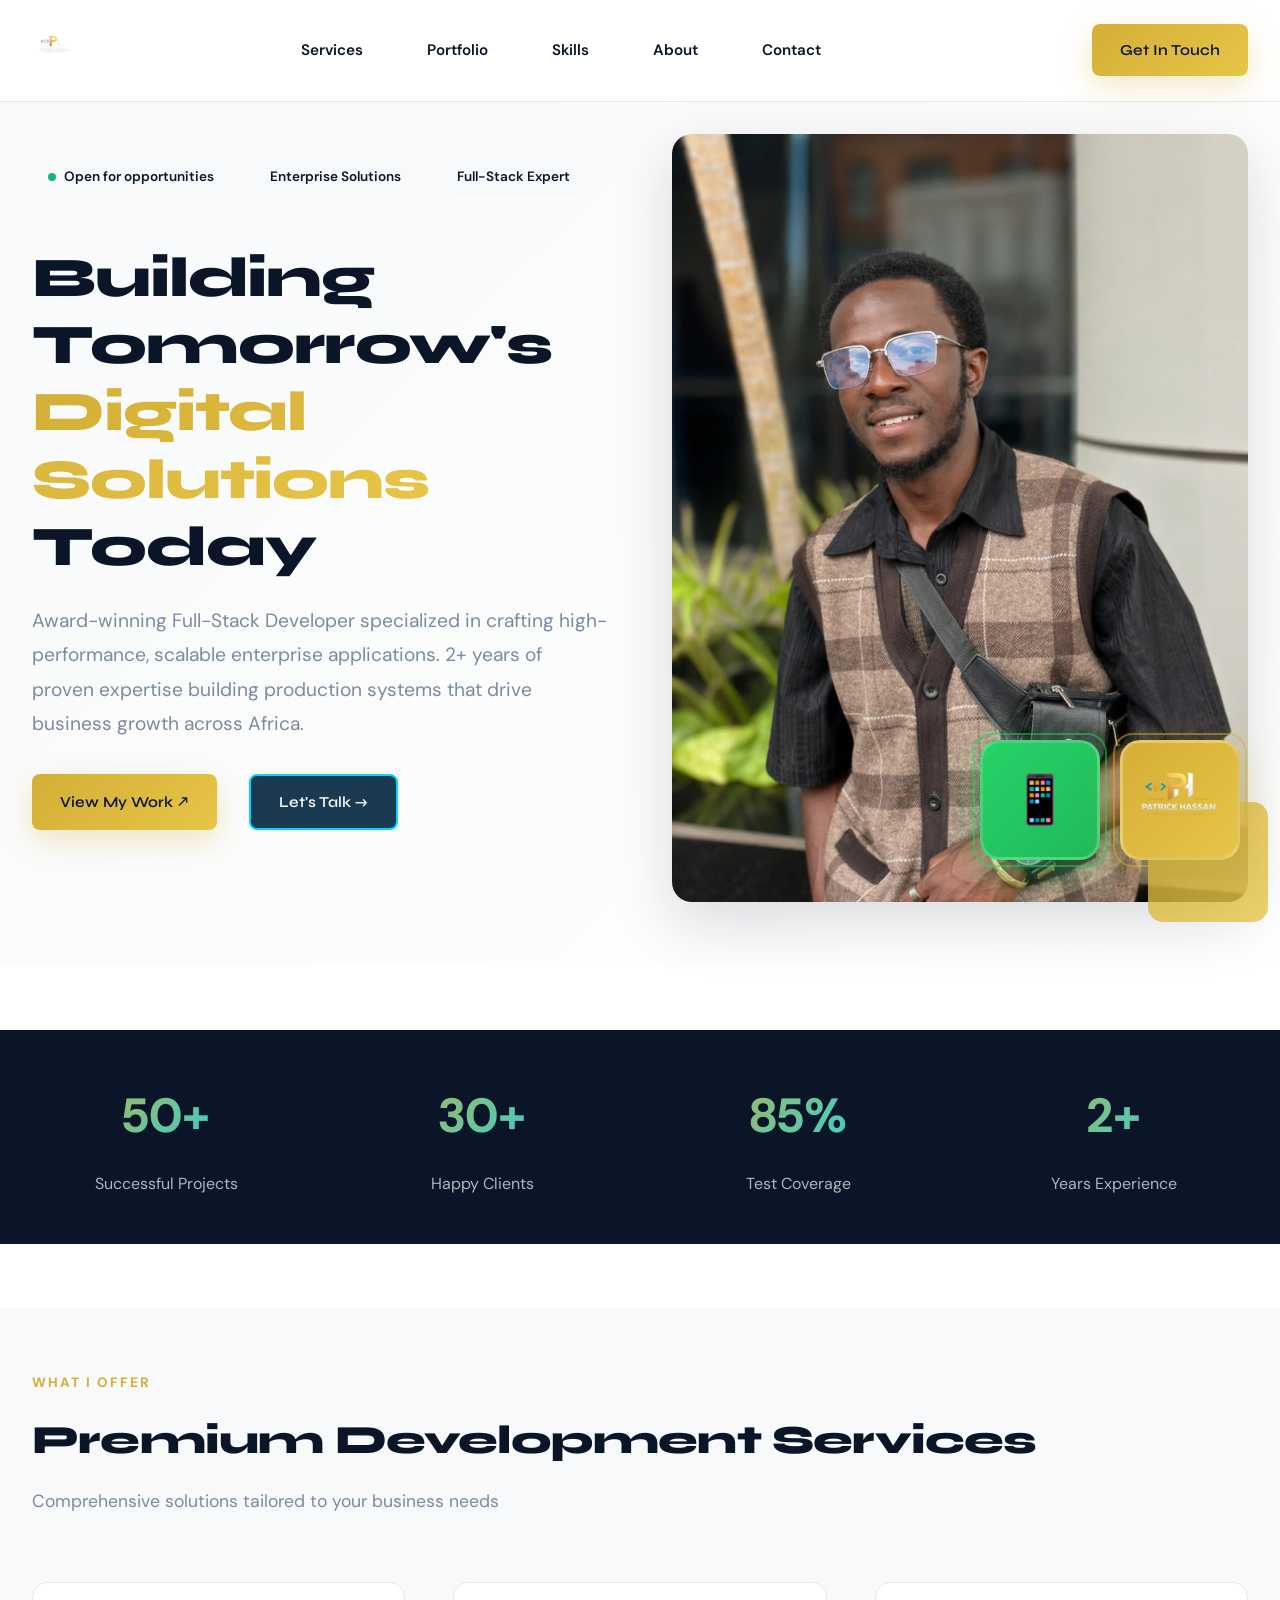
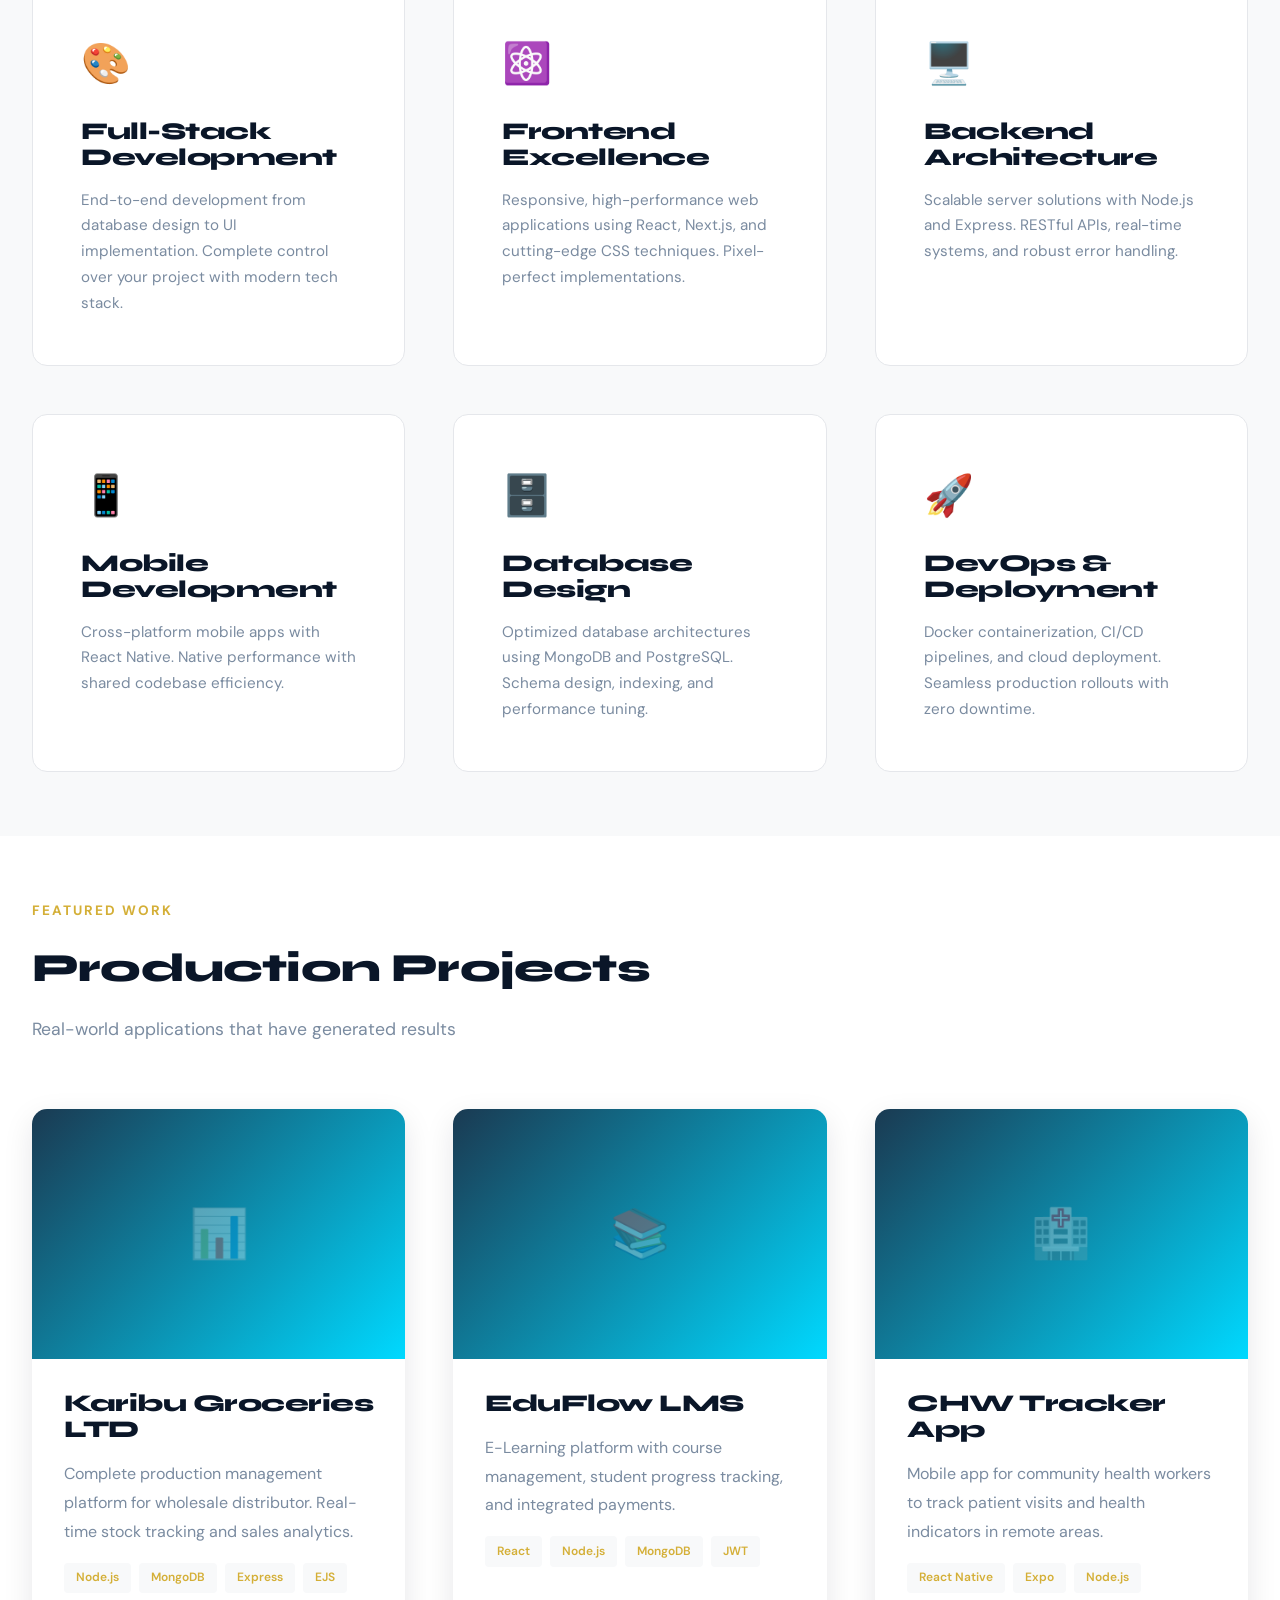
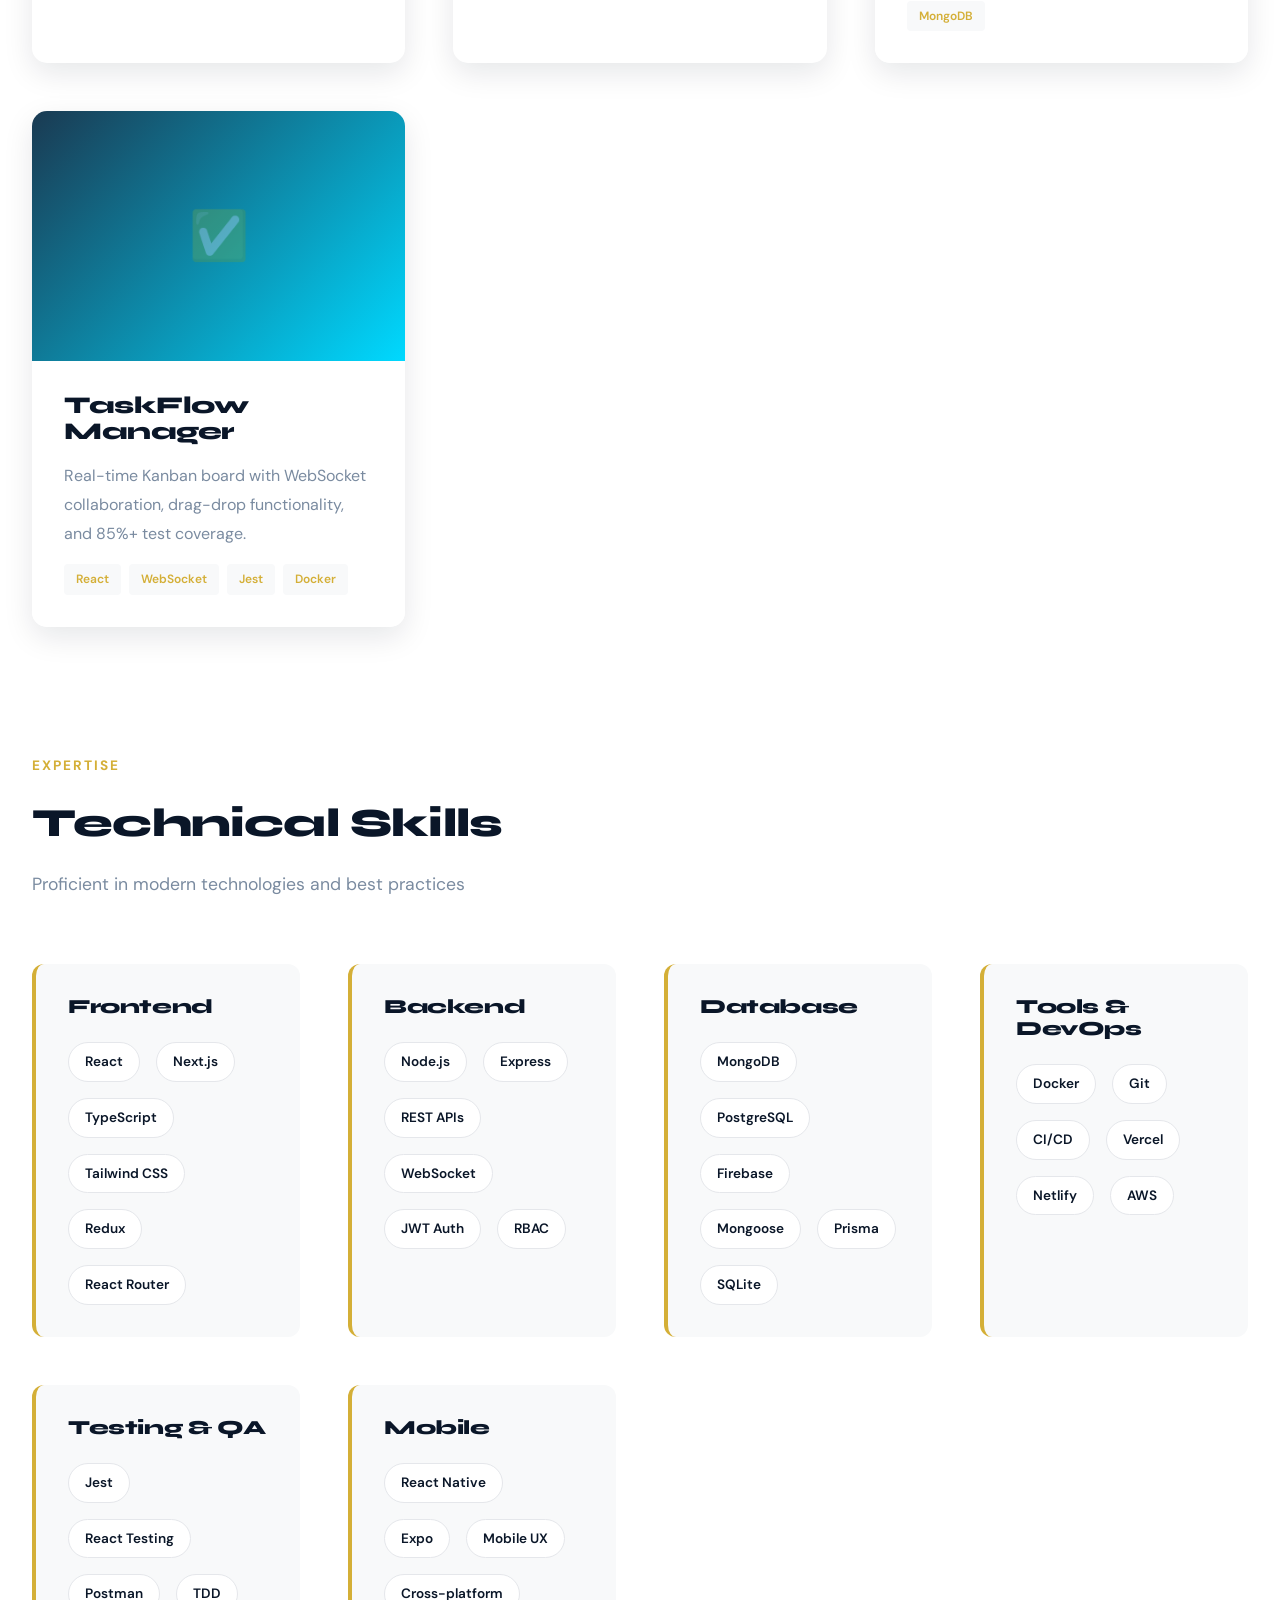
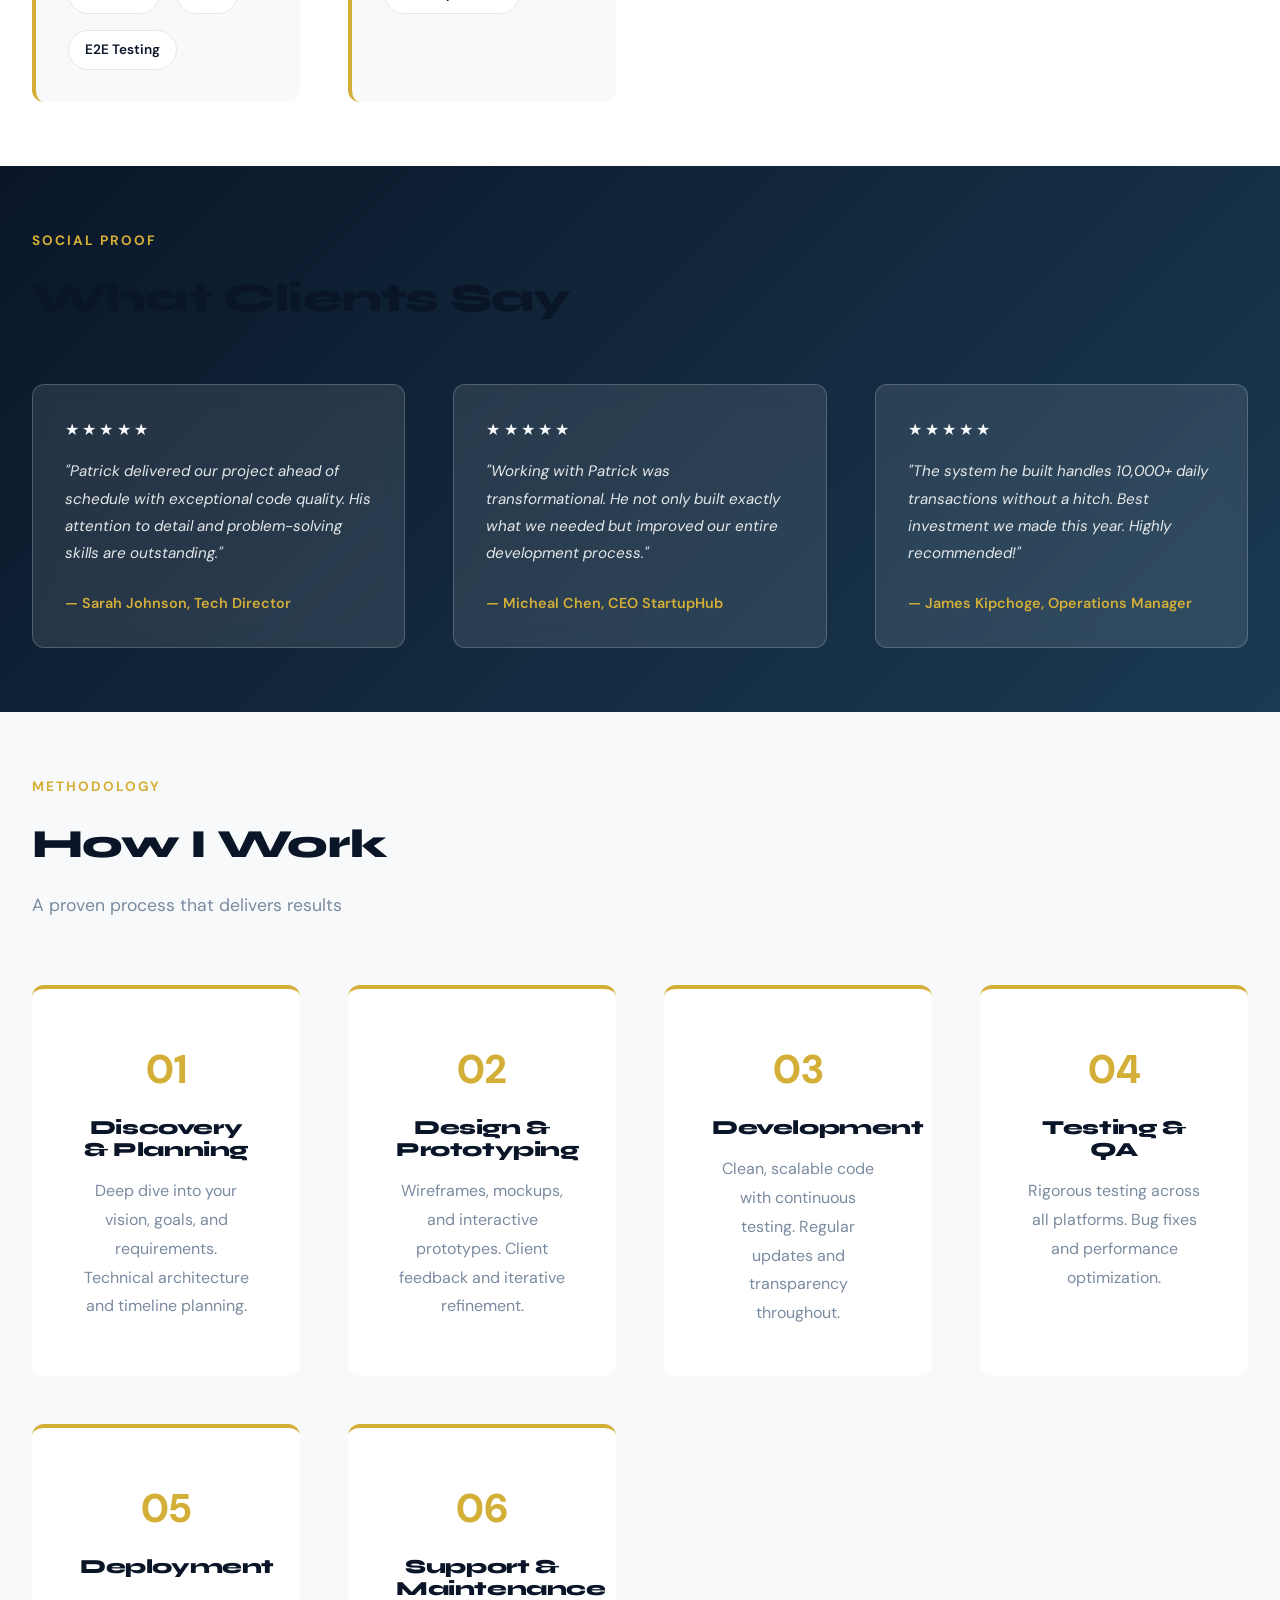
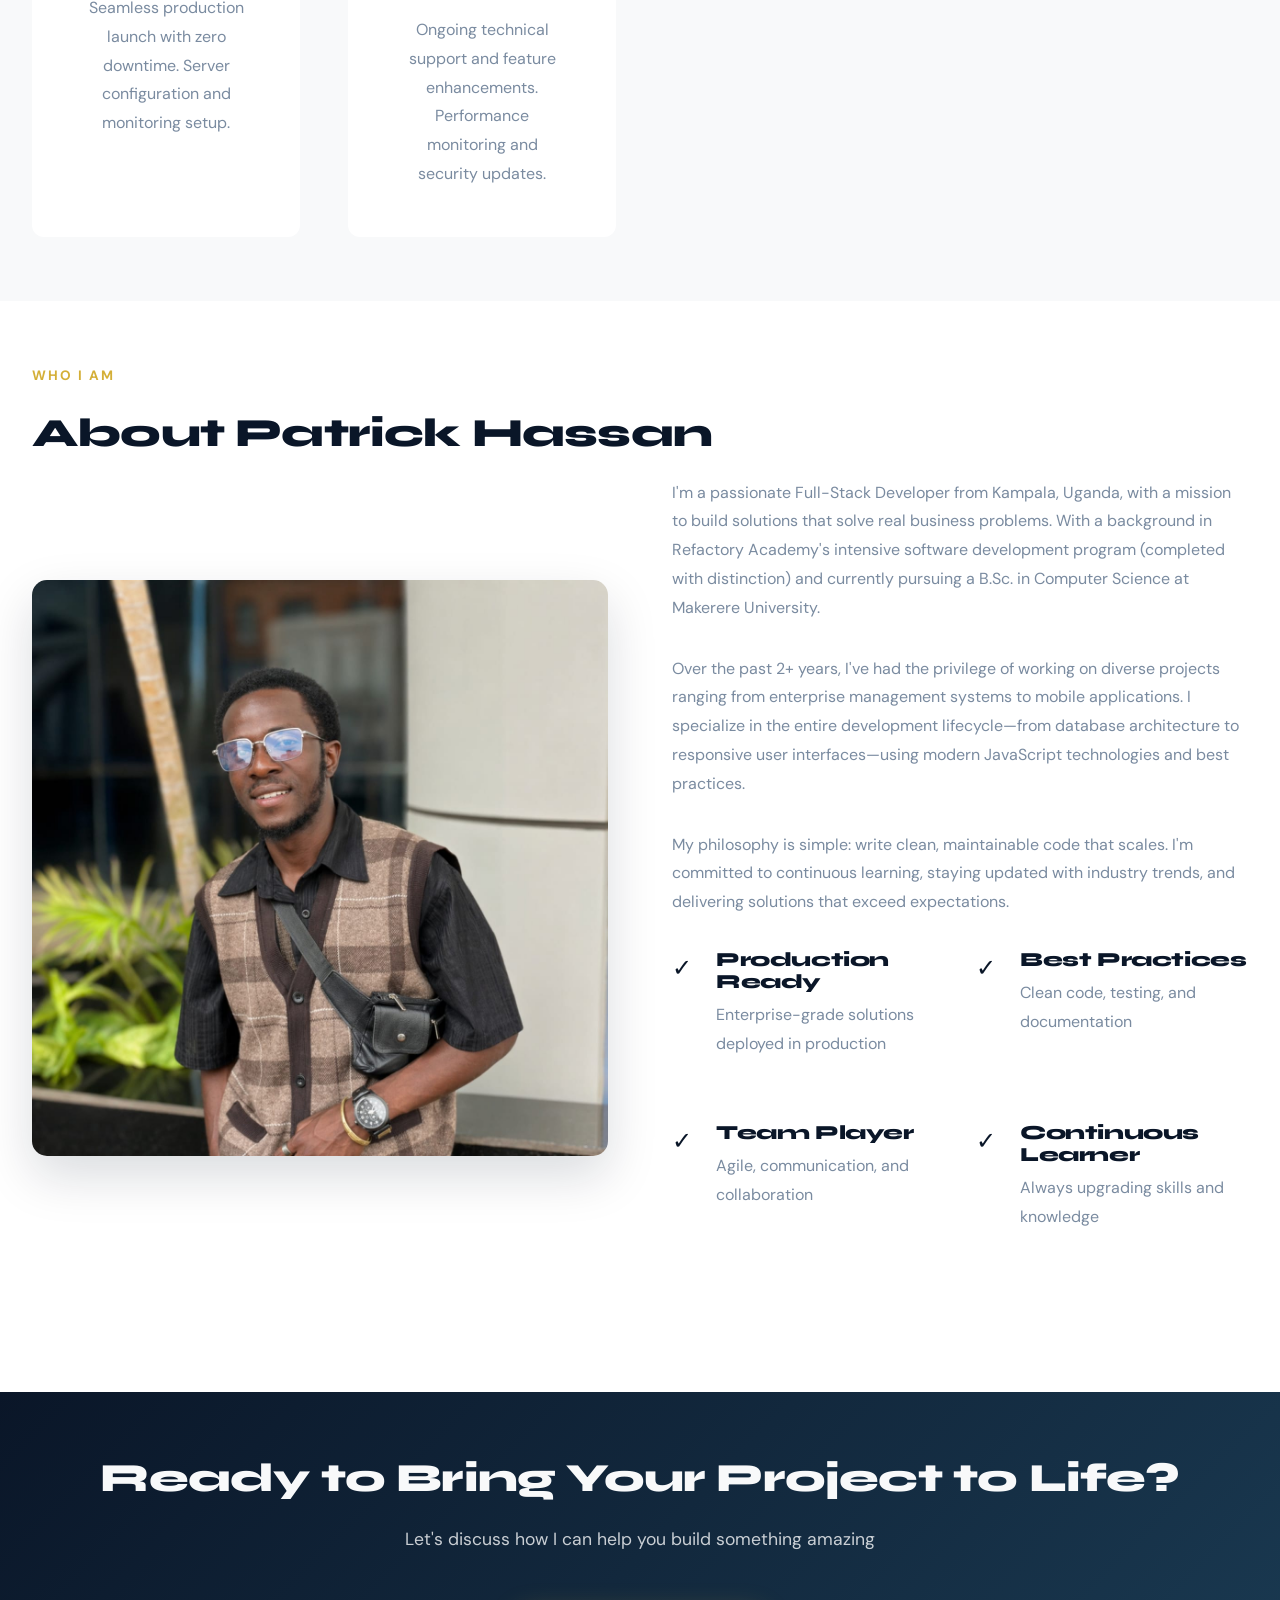
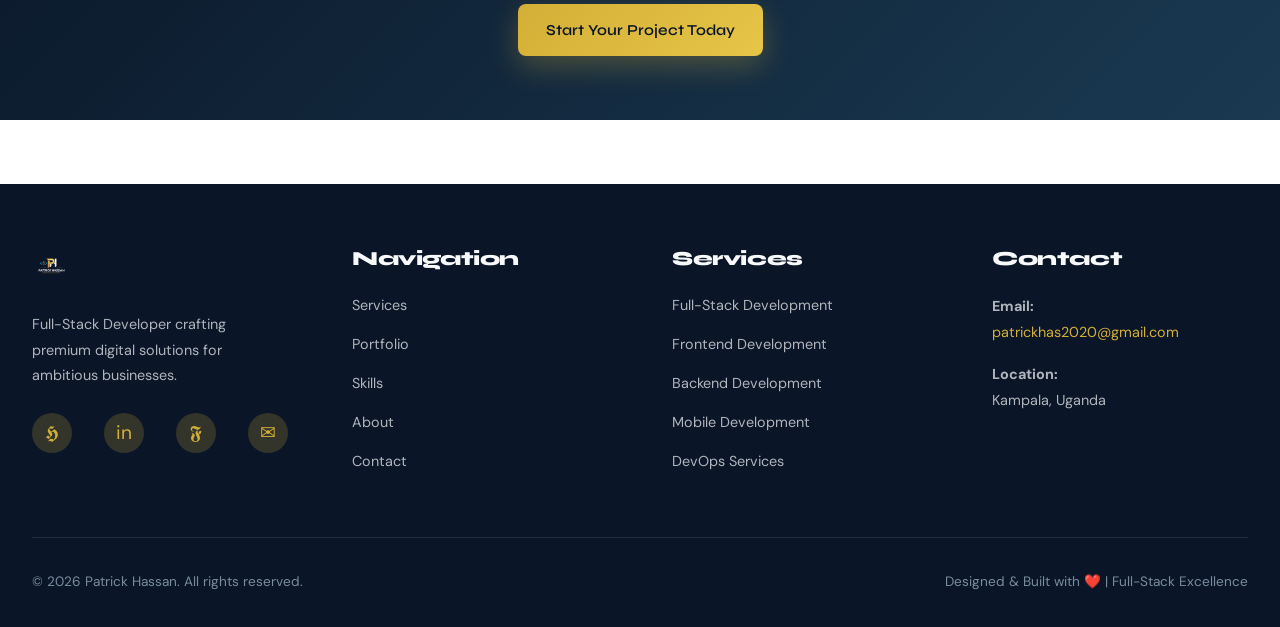
==== commit e9a99fd0: "updates" ====
--- a/index.html
+++ b/index.html
@@ -462,7 +462,23 @@
         </div>
     </footer>
 
+    <!-- ═══════════════════════════════════════ FLOATING ANIMATED ICONS ═══════════════════════════════════════ -->
+    <!-- WhatsApp Button -->
+    <a href="https://wa.me/256785493158?text=Hi%20Patrick%2C%20I'd%20like%20to%20discuss%20a%20project" class="whatsapp-float" target="_blank" title="Chat on WhatsApp">
+        📱
+    </a>
+
+    <!-- Logo Button -->
+    <div class="floating-logo" title="Back to top">
+        <img src="Asset/logo.png" alt="Patrick Hassan Logo" style="width: 100%; height: 100%; object-fit: contain; position: relative; z-index: 1;">
+    </div>
+
     <script>
+        // Floating logo scroll to top
+        document.querySelector('.floating-logo').addEventListener('click', function() {
+            window.scrollTo({ top: 0, behavior: 'smooth' });
+        });
+
         // Smooth scrolling for navigation links
         document.querySelectorAll('a[href^="#"]').forEach(anchor => {
             anchor.addEventListener('click', function (e) {
--- a/css/styles.css
+++ b/css/styles.css
@@ -286,6 +286,168 @@
     50% { opacity: 0.5; transform: scale(1.2); }
 }
 
+/* ═══════════════════════════════════════ PRO ANIMATIONS ═══════════════════════════════════════ */
+
+/* Pop-In Title Animation */
+@keyframes popIn {
+    0% {
+        opacity: 0;
+        transform: scale(0.3) translateY(30px);
+    }
+    50% {
+        opacity: 1;
+        transform: scale(1.05) translateY(0);
+    }
+    100% {
+        opacity: 1;
+        transform: scale(1) translateY(0);
+    }
+}
+
+h1, h2, h3 {
+    animation: popIn 0.8s cubic-bezier(0.34, 1.56, 0.64, 1) forwards;
+}
+
+h1 { animation-delay: 0.2s; }
+h2 { animation-delay: 0.1s; }
+h3 { animation-delay: 0.15s; }
+
+/* Initially hidden until animation plays */
+h1, h2, h3 {
+    opacity: 0;
+}
+
+/* Floating Logo Animation */
+@keyframes floatShake {
+    0%, 100% { transform: translateY(0) scale(1) rotate(0deg); }
+    15% { transform: translateY(-15px) scale(1.05) rotate(-2deg); }
+    30% { transform: translateY(-10px) scale(1.03) rotate(2deg); }
+    45% { transform: translateY(-20px) scale(1.08) rotate(-1deg); }
+    60% { transform: translateY(-12px) scale(1.04) rotate(1deg); }
+    75% { transform: translateY(-18px) scale(1.06) rotate(-2deg); }
+    90% { transform: translateY(-8px) scale(1.02) rotate(0.5deg); }
+}
+
+@keyframes logoGlow {
+    0%, 100% { 
+        box-shadow: 0 0 20px rgba(212, 175, 55, 0.3),
+                    0 0 40px rgba(0, 217, 255, 0.1);
+    }
+    50% { 
+        box-shadow: 0 0 30px rgba(212, 175, 55, 0.6),
+                    0 0 60px rgba(0, 217, 255, 0.3);
+    }
+}
+
+/* Floating Animated Logo in Corner */
+.floating-logo {
+    position: fixed;
+    bottom: 40px;
+    right: 40px;
+    z-index: 999;
+    width: 120px;
+    height: 120px;
+    background: linear-gradient(135deg, var(--accent-gold), #E6C547);
+    border-radius: 20px;
+    display: flex;
+    align-items: center;
+    justify-content: center;
+    font-size: 3rem;
+    animation: floatShake 4s ease-in-out infinite;
+    box-shadow: 0 10px 40px rgba(212, 175, 55, 0.4);
+    cursor: pointer;
+    transition: all 0.3s ease;
+    border: 3px solid rgba(255, 255, 255, 0.2);
+}
+
+.floating-logo:hover {
+    animation: logoGlow 1.5s ease-in-out infinite;
+    transform: scale(1.15) !important;
+}
+
+.floating-logo::before {
+    content: '';
+    position: absolute;
+    width: 130px;
+    height: 130px;
+    border: 2px solid var(--accent-gold);
+    border-radius: 20px;
+    animation: rotateBorder 3s linear infinite;
+    opacity: 0.5;
+}
+
+@keyframes rotateBorder {
+    0% { transform: rotate(0deg); }
+    100% { transform: rotate(360deg); }
+}
+
+/* WhatsApp Floating Icon */
+.whatsapp-float {
+    position: fixed;
+    bottom: 40px;
+    right: 180px;
+    z-index: 999;
+    width: 120px;
+    height: 120px;
+    background: linear-gradient(135deg, #25D366, #20BA5A);
+    border-radius: 20px;
+    display: flex;
+    align-items: center;
+    justify-content: center;
+    font-size: 3rem;
+    animation: floatShake 4s ease-in-out infinite;
+    box-shadow: 0 10px 40px rgba(37, 211, 102, 0.4);
+    cursor: pointer;
+    transition: all 0.3s ease;
+    border: 3px solid rgba(255, 255, 255, 0.2);
+    text-decoration: none;
+}
+
+.whatsapp-float:hover {
+    transform: scale(1.15) !important;
+    box-shadow: 0 15px 50px rgba(37, 211, 102, 0.6);
+}
+
+.whatsapp-float::before {
+    content: '';
+    position: absolute;
+    width: 130px;
+    height: 130px;
+    border: 2px solid #25D366;
+    border-radius: 20px;
+    animation: rotateBorder 3s linear infinite;
+    opacity: 0.5;
+}
+
+/* Responsive Floating Icons */
+@media (max-width: 768px) {
+    .floating-logo {
+        bottom: 20px;
+        right: 20px;
+        width: 90px;
+        height: 90px;
+        font-size: 2rem;
+    }
+    
+    .floating-logo::before {
+        width: 100px;
+        height: 100px;
+    }
+    
+    .whatsapp-float {
+        bottom: 160px;
+        right: 20px;
+        width: 90px;
+        height: 90px;
+        font-size: 2rem;
+    }
+    
+    .whatsapp-float::before {
+        width: 100px;
+        height: 100px;
+    }
+}
+
 .hero-cta {
     display: flex;
     gap: var(--spacing-lg);
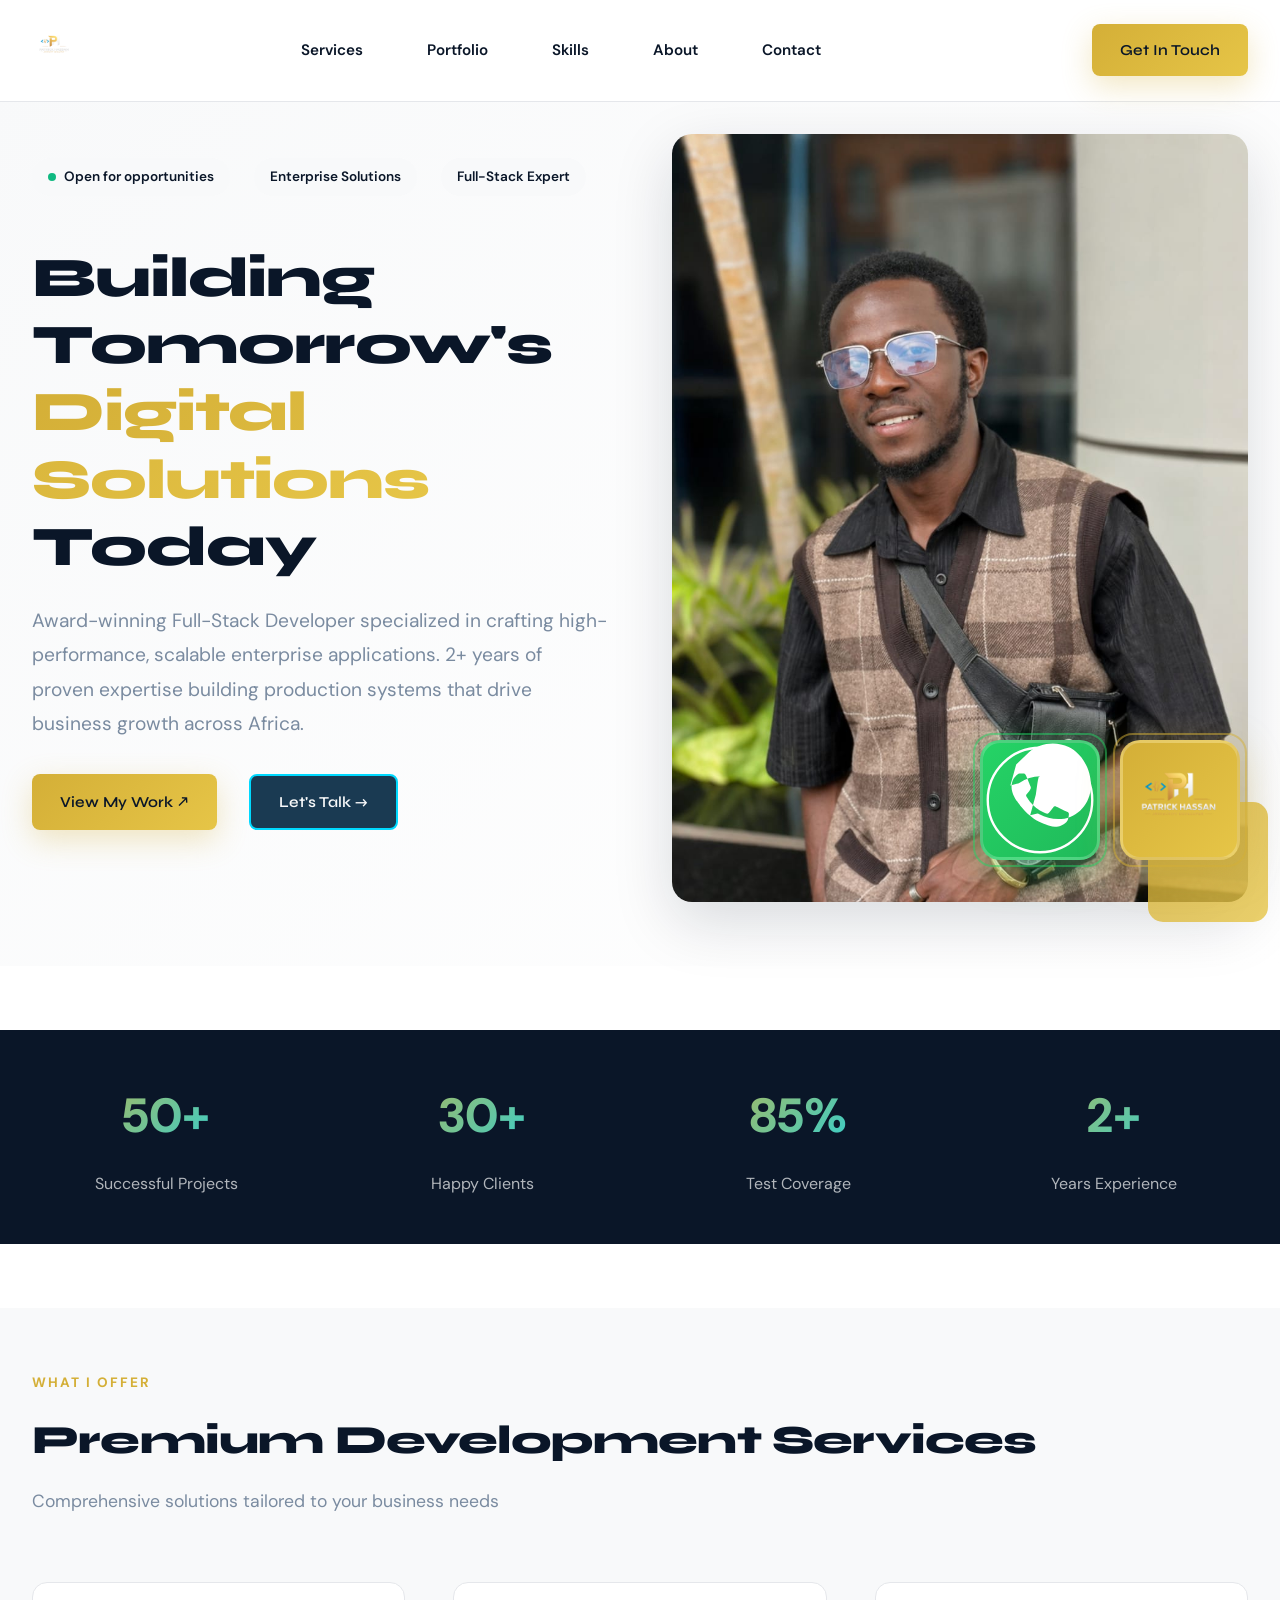
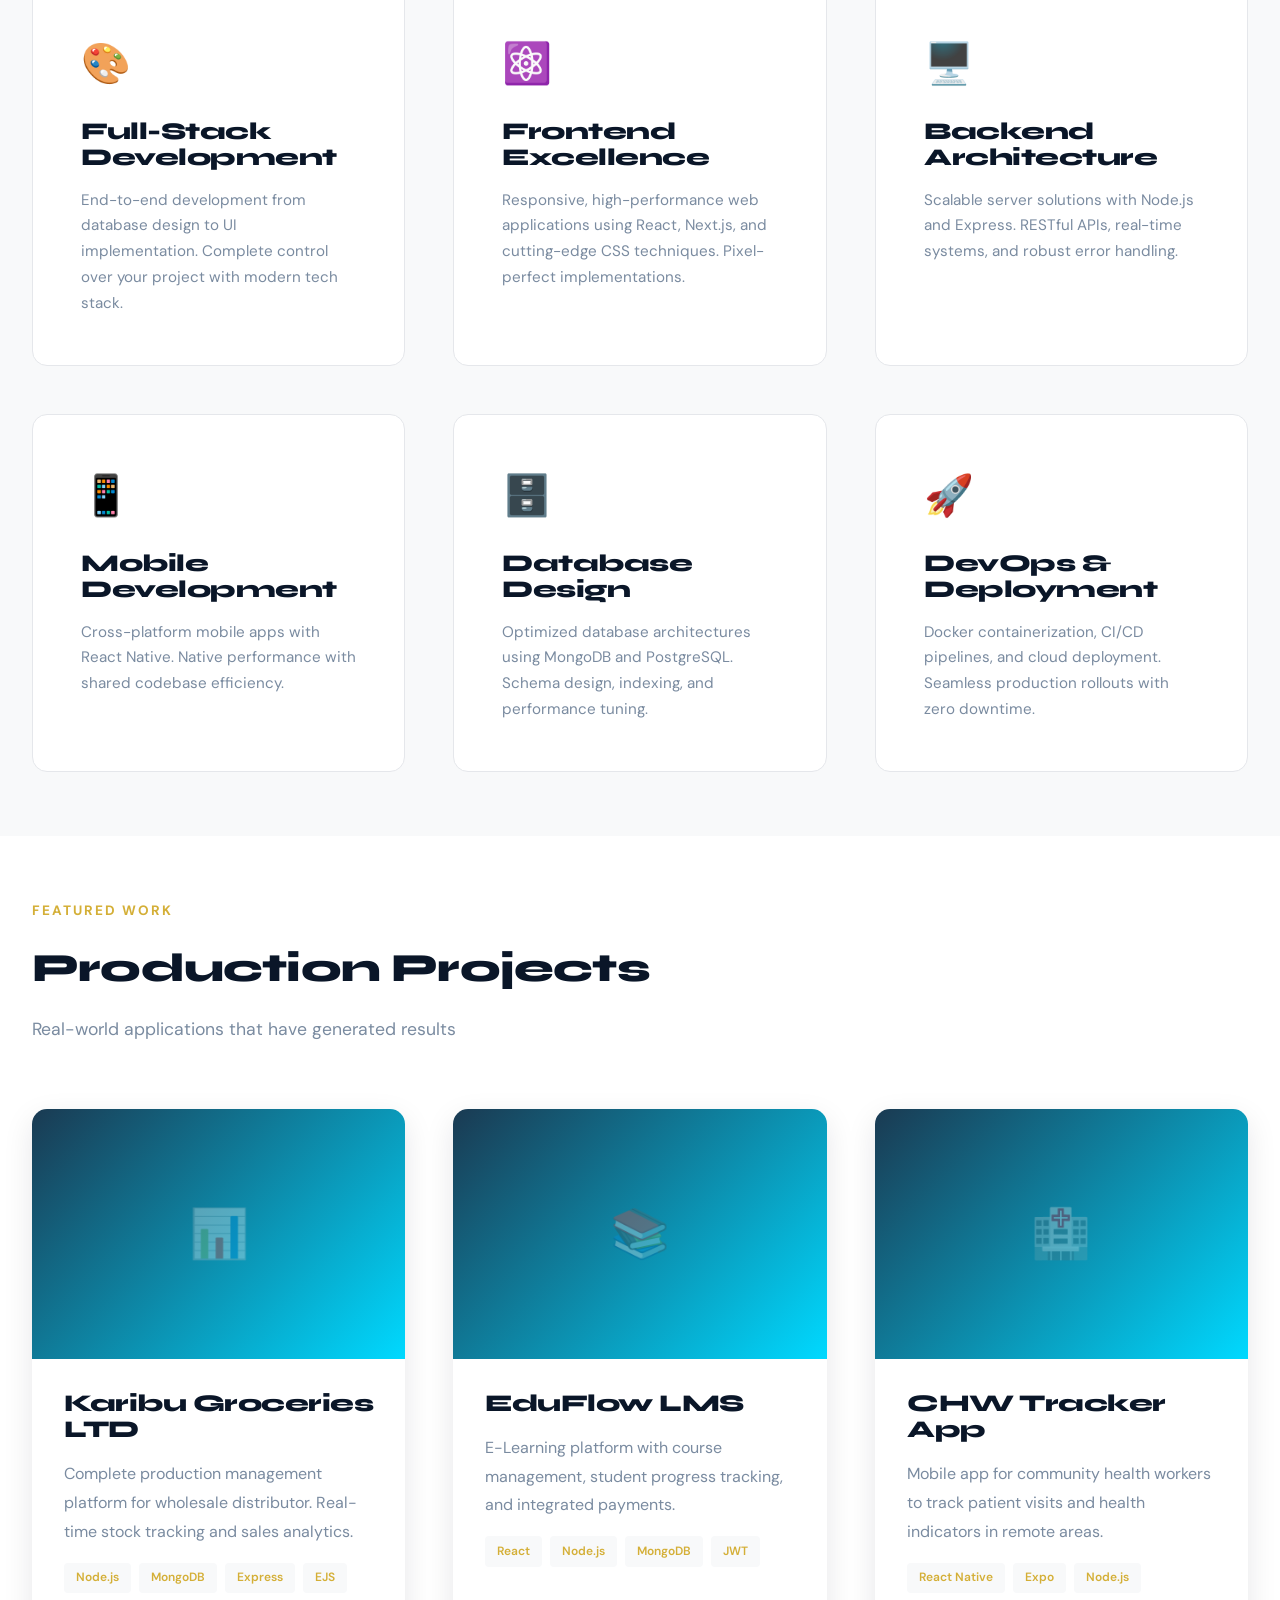
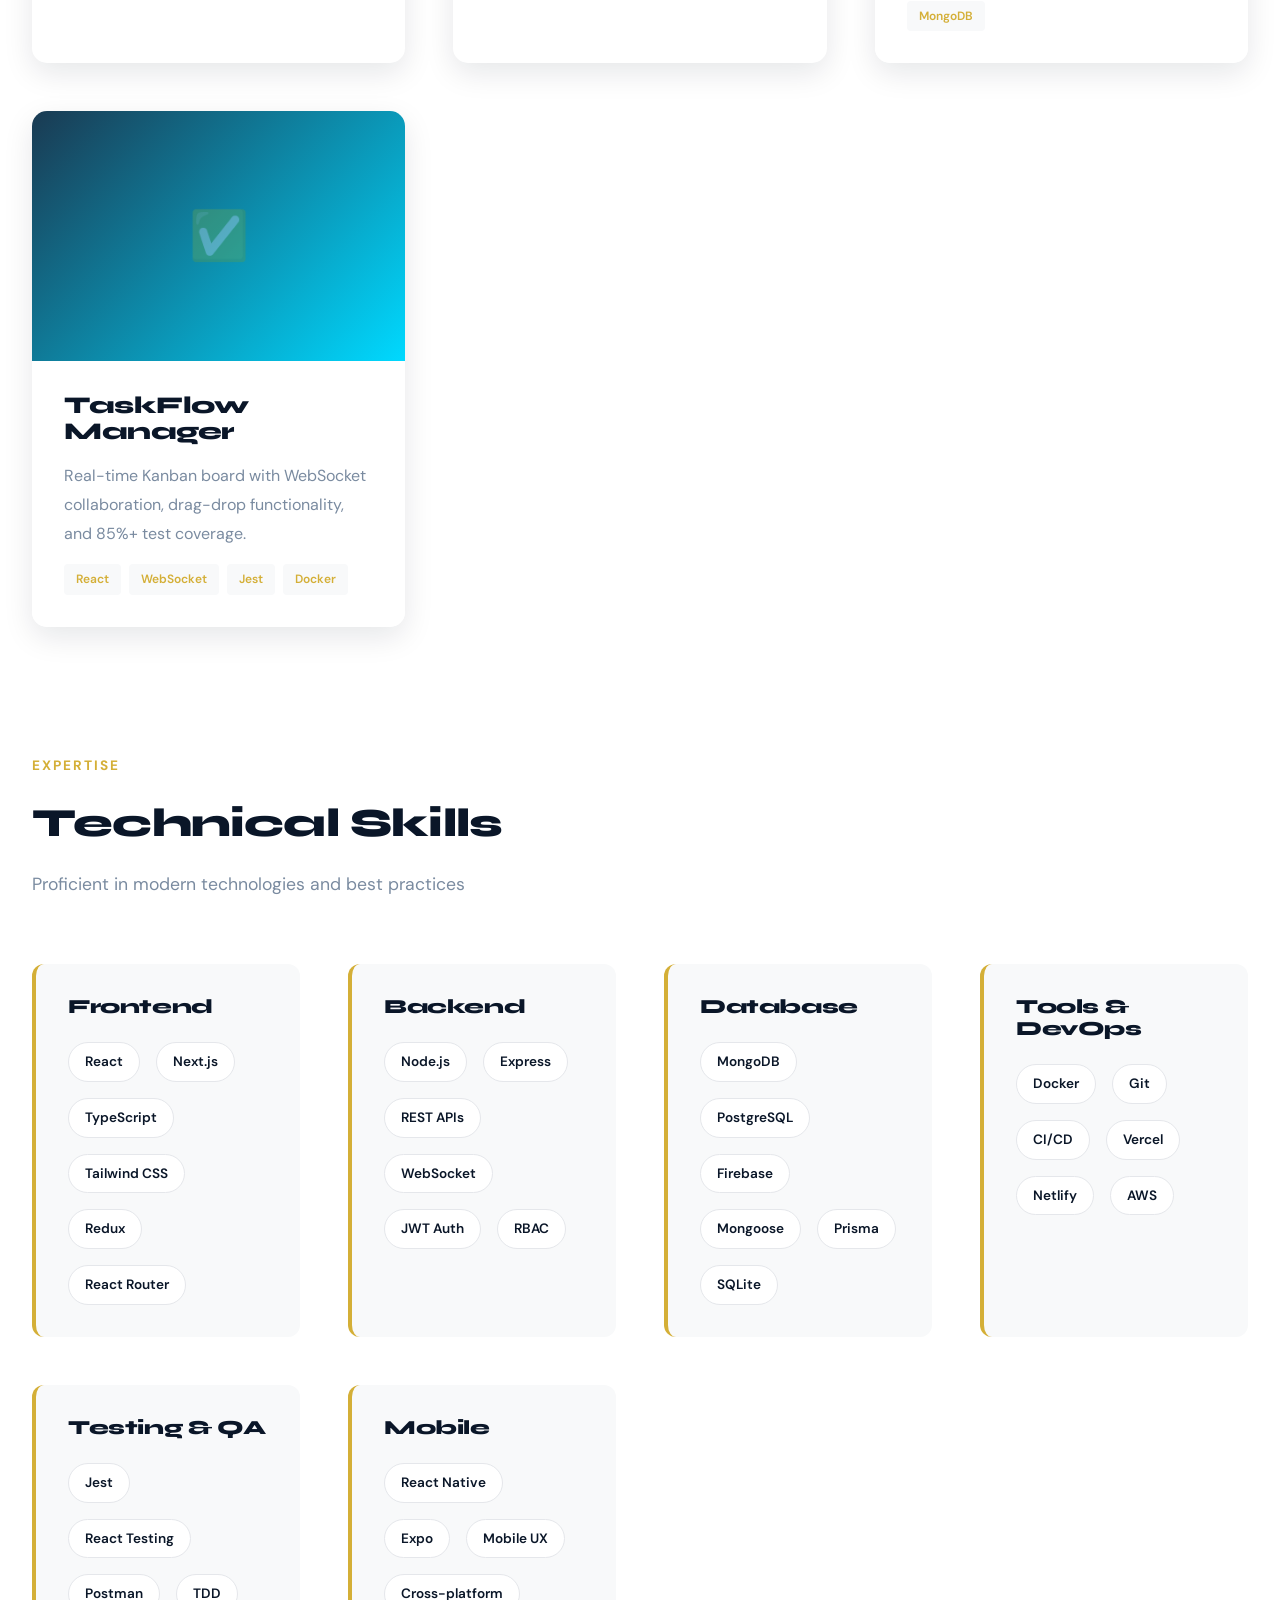
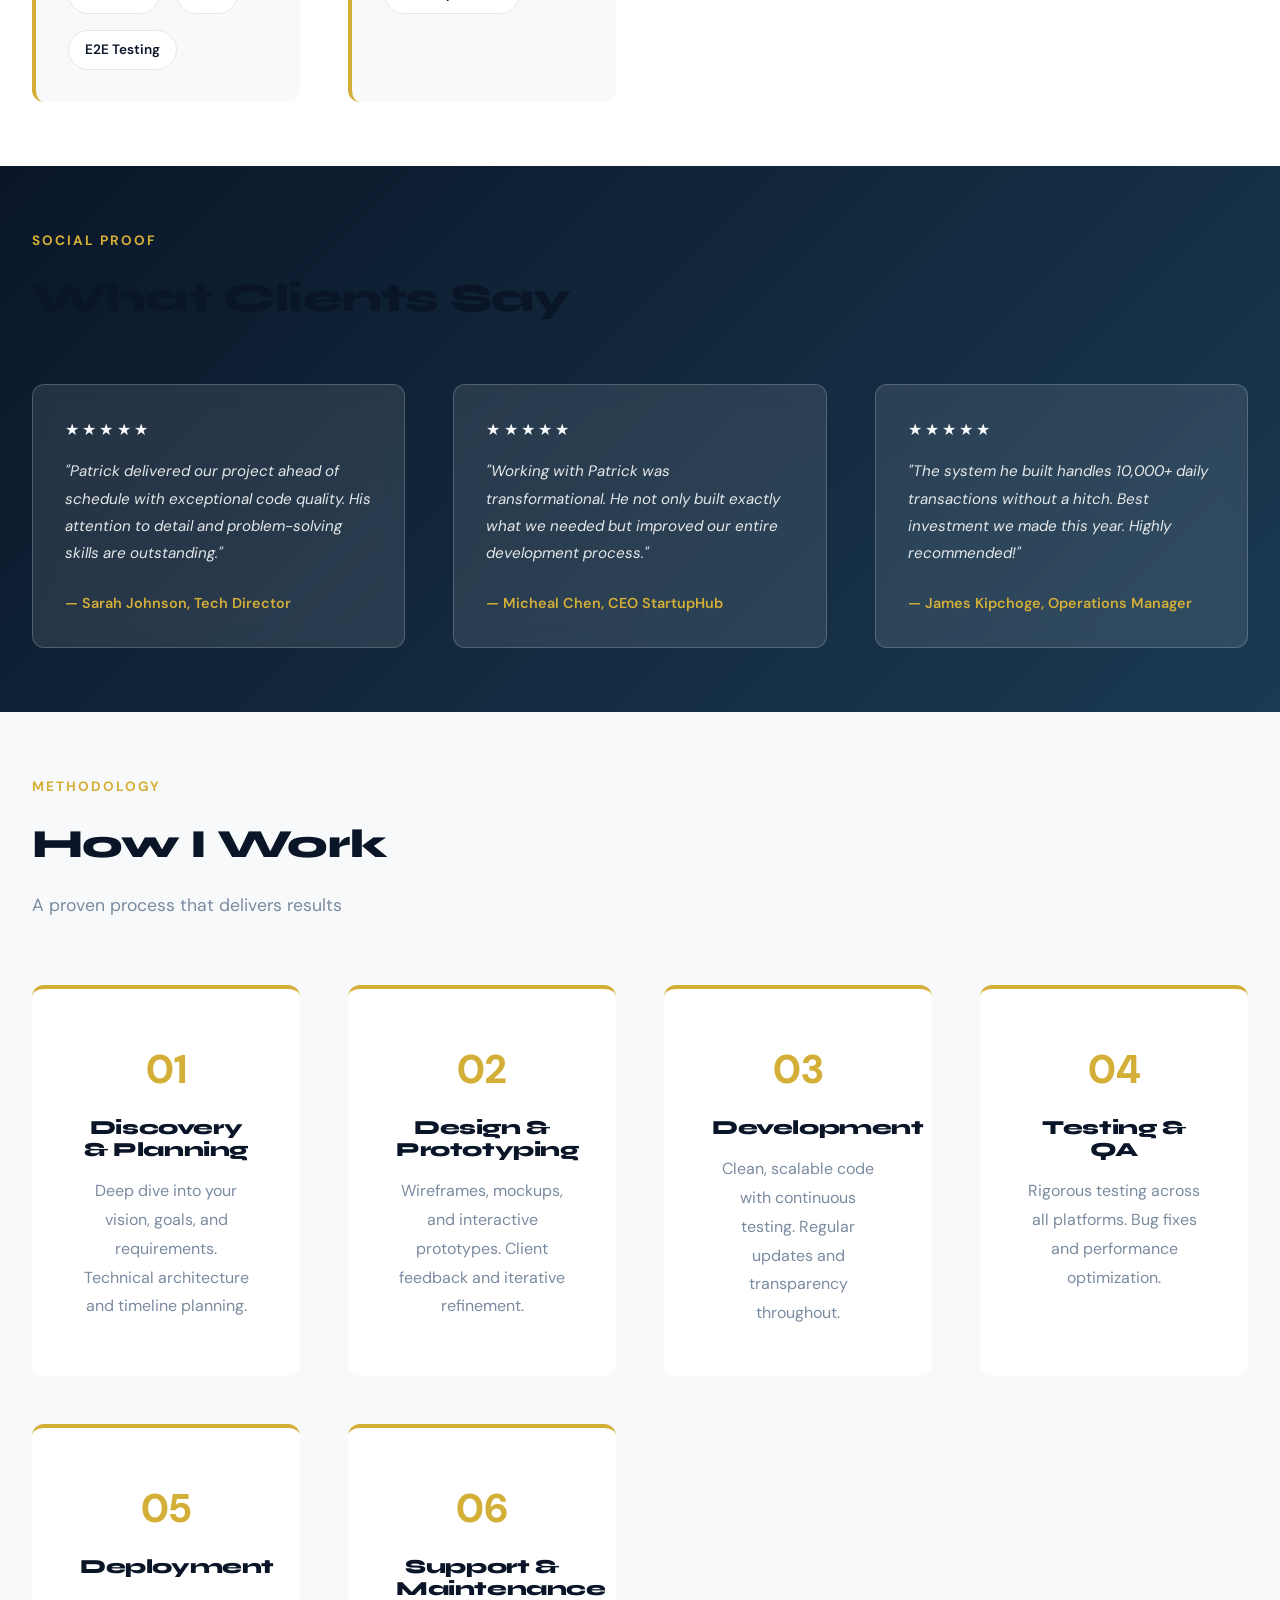
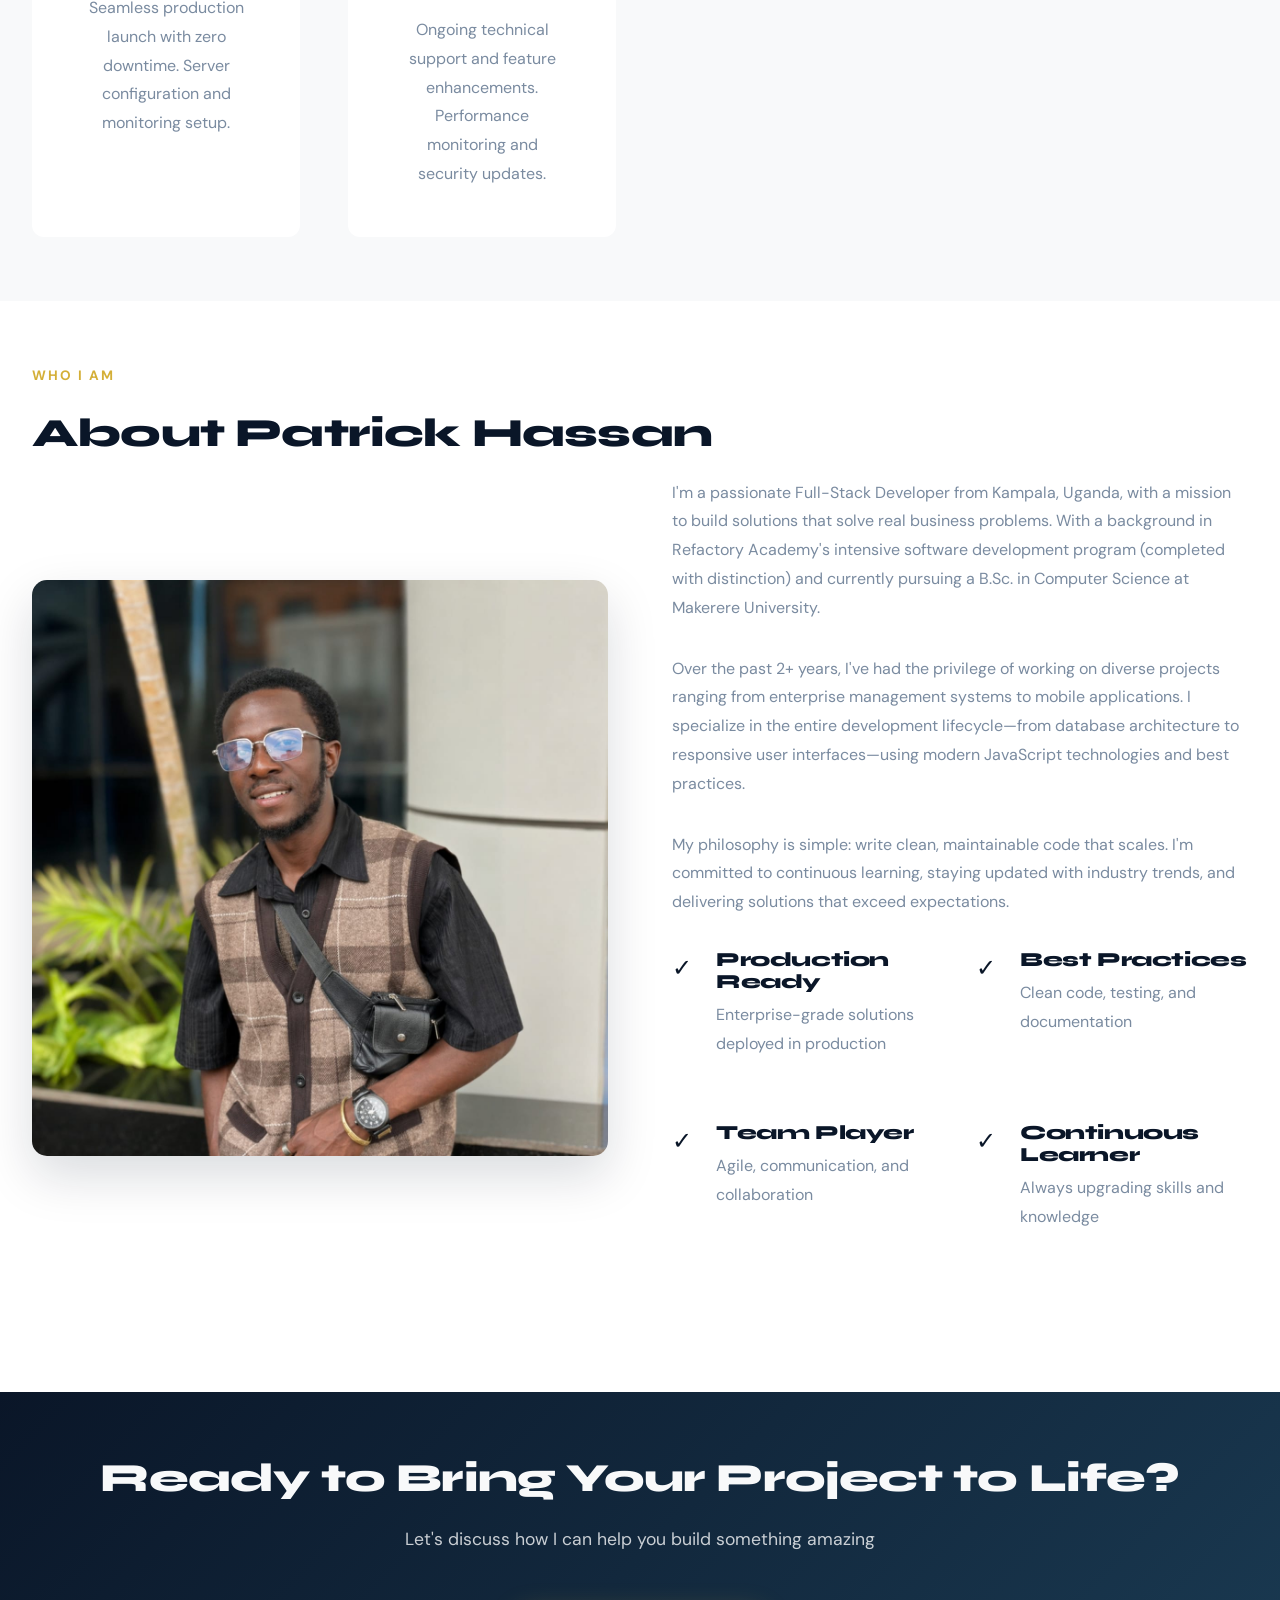
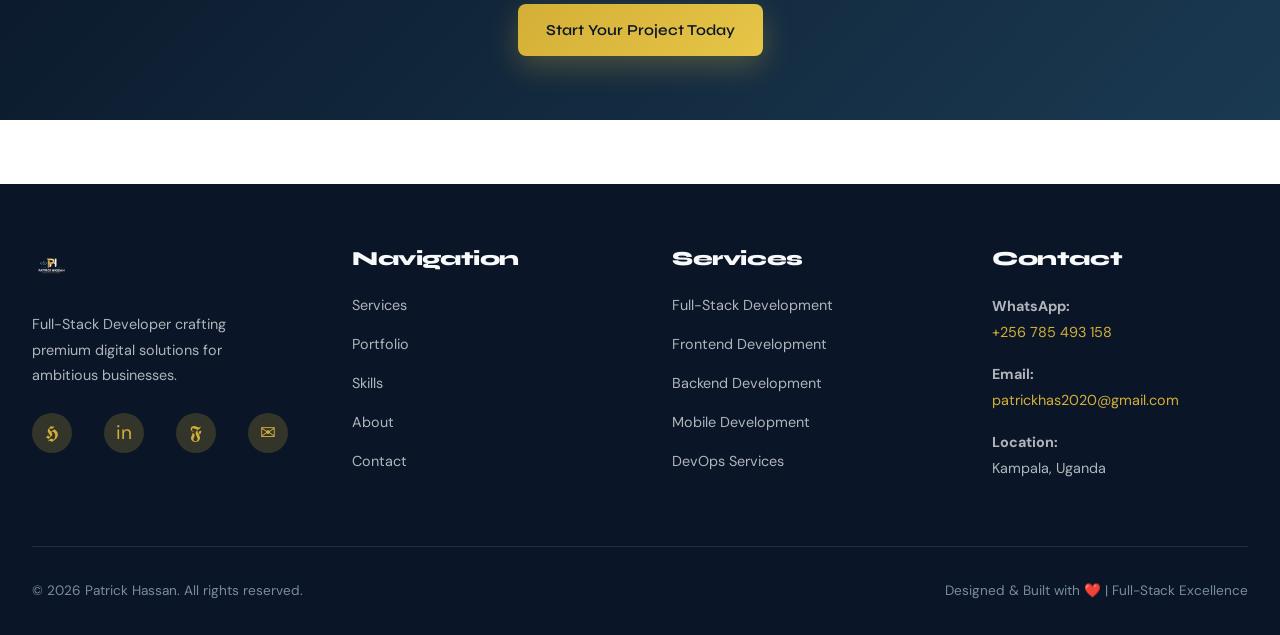
==== commit bda8ae71: "update" ====
--- a/index.html
+++ b/index.html
@@ -19,16 +19,21 @@
                 <div class="nav-logo">
                     <img src="Asset/logo.png" alt="Patrick Hassan">
                 </div>
-                <div class="nav-links">
+                <div class="nav-links" id="navLinks">
                     <a href="#services">Services</a>
                     <a href="#portfolio">Portfolio</a>
                     <a href="#skills">Skills</a>
                     <a href="#about">About</a>
                     <a href="#contact">Contact</a>
                 </div>
-                <div class="nav-cta">
+                <div class="nav-cta" id="navCta">
                     <a href="#contact" class="btn btn-primary">Get In Touch</a>
                 </div>
+                <button class="hamburger" id="hamburger">
+                    <span></span>
+                    <span></span>
+                    <span></span>
+                </button>
             </nav>
         </div>
     </header>
@@ -446,6 +451,10 @@
                 <div class="footer-section">
                     <h4>Contact</h4>
                     <p>
+                        <strong>WhatsApp:</strong><br>
+                        <a href="https://wa.me/256785493158" style="color: var(--accent-gold);">+256 785 493 158</a>
+                    </p>
+                    <p style="margin-top: 1rem;">
                         <strong>Email:</strong><br>
                         <a href="mailto:patrickhas2020@gmail.com" style="color: var(--accent-gold);">patrickhas2020@gmail.com</a>
                     </p>
@@ -465,7 +474,10 @@
     <!-- ═══════════════════════════════════════ FLOATING ANIMATED ICONS ═══════════════════════════════════════ -->
     <!-- WhatsApp Button -->
     <a href="https://wa.me/256785493158?text=Hi%20Patrick%2C%20I'd%20like%20to%20discuss%20a%20project" class="whatsapp-float" target="_blank" title="Chat on WhatsApp">
-        📱
+        <svg width="100%" height="100%" viewBox="0 0 24 24" fill="none" xmlns="http://www.w3.org/2000/svg">
+            <path d="M17.472 14.382c-.297-.149-1.758-.867-2.03-.967-.273-.099-.471-.148-.67.15-.197.297-.767.966-.94 1.164-.173.199-.347.223-.644.075-.297-.15-1.255-.463-2.39-1.475-.883-.788-1.48-1.761-1.653-2.059-.173-.297-.018-.458.13-.606.134-.133.298-.347.446-.52.149-.174.198-.298.298-.497.099-.198.05-.371-.025-.52-.075-.149-.669-1.612-.916-2.207-.242-.579-.487-.5-.67-.51-.173-.008-.371-.01-.57-.01-.198 0-.52.074-.792.372-.272.297-1.04 1.016-1.04 2.479 0 1.462 1.065 2.875 1.213 3.074.149.198 2.096 3.2 5.076 4.487.709.306 1.262.489 1.694.625.712.227 1.36.195 1.871.118.571-.085 1.758-.719 2.006-1.413.248-.694.248-1.289.173-1.413-.074-.124-.272-.198-.57-.347m-5.421-7.403h-.004c-1.579 0-3.051.471-4.315 1.364l-.31.205-.321.054-1.333.356 1.218-4.446 2.64-2.494c2.35-2.104 5.78-2.404 8.42-1.154 3.021 1.47 5.02 5.26 4.63 8.847-.388 3.587-3.263 6.315-6.837 6.315h-.003c-1.412 0-2.766-.352-3.966-1.017l-.301-.169-.323.037-1.309.35 1.181-4.32.325-2.306c.069-.496.17-.97.287-1.424" fill="white"/>
+            <circle cx="12" cy="12" r="11" stroke="white" stroke-width="0.5" fill="none"/>
+        </svg>
     </a>
 
     <!-- Logo Button -->
@@ -474,6 +486,33 @@
     </div>
 
     <script>
+        // Hamburger Menu Toggle
+        const hamburger = document.getElementById('hamburger');
+        const navLinks = document.getElementById('navLinks');
+        const navCta = document.getElementById('navCta');
+
+        hamburger.addEventListener('click', function() {
+            hamburger.classList.toggle('active');
+            navLinks.classList.toggle('active');
+            navCta.classList.toggle('active');
+        });
+
+        // Close menu when link is clicked
+        document.querySelectorAll('#navLinks a').forEach(link => {
+            link.addEventListener('click', function() {
+                hamburger.classList.remove('active');
+                navLinks.classList.remove('active');
+                navCta.classList.remove('active');
+            });
+        });
+
+        // Close menu when CTA button is clicked
+        document.querySelector('#navCta .btn')?.addEventListener('click', function() {
+            hamburger.classList.remove('active');
+            navLinks.classList.remove('active');
+            navCta.classList.remove('active');
+        });
+
         // Floating logo scroll to top
         document.querySelector('.floating-logo').addEventListener('click', function() {
             window.scrollTo({ top: 0, behavior: 'smooth' });
--- a/css/styles.css
+++ b/css/styles.css
@@ -220,6 +220,37 @@
     margin-left: var(--spacing-xl);
 }
 
+/* ─────── HAMBURGER MENU ─────── */
+.hamburger {
+    display: none;
+    flex-direction: column;
+    background: none;
+    border: none;
+    cursor: pointer;
+    padding: 0;
+    gap: 5px;
+}
+
+.hamburger span {
+    width: 25px;
+    height: 3px;
+    background: var(--text-dark);
+    border-radius: 2px;
+    transition: all 0.3s ease;
+}
+
+.hamburger.active span:nth-child(1) {
+    transform: rotate(45deg) translate(8px, 8px);
+}
+
+.hamburger.active span:nth-child(2) {
+    opacity: 0;
+}
+
+.hamburger.active span:nth-child(3) {
+    transform: rotate(-45deg) translate(7px, -7px);
+}
+
 /* ─────── HERO SECTION ─────── */
 .hero {
     margin-top: 70px;
@@ -890,12 +921,64 @@
         --spacing-2xl: 2.5rem;
     }
 
+    nav {
+        position: relative;
+    }
+
+    .hamburger {
+        display: flex;
+    }
+
+    .nav-logo img {
+        height: 40px;
+    }
+
     .nav-links {
-        gap: var(--spacing-lg);
+        position: absolute;
+        top: 70px;
+        left: 0;
+        right: 0;
+        background: rgba(255, 255, 255, 0.98);
+        backdrop-filter: blur(10px);
+        flex-direction: column;
+        gap: var(--spacing-md);
+        padding: var(--spacing-lg);
+        border-bottom: 1px solid var(--border-light);
+        box-shadow: 0 5px 20px rgba(0, 0, 0, 0.1);
+        max-height: 0;
+        overflow: hidden;
+        transition: max-height 0.3s ease;
+    }
+
+    .nav-links.active {
+        max-height: 300px;
+    }
+
+    .nav-links a {
+        font-size: 0.9rem;
+        padding: var(--spacing-sm) 0;
     }
 
     .nav-cta {
+        display: none;
         margin-left: 0;
+    }
+
+    .nav-cta.active {
+        display: block;
+        position: absolute;
+        top: auto;
+        bottom: 0;
+        left: 0;
+        right: 0;
+        padding: var(--spacing-md) var(--spacing-lg);
+        background: var(--bg-light);
+        border-top: 1px solid var(--border-light);
+    }
+
+    .nav-cta.active .btn {
+        width: 100%;
+        justify-content: center;
     }
 
     .hero-content {
@@ -942,9 +1025,36 @@
         padding: 0 var(--spacing-md);
     }
 
+    header {
+        padding: var(--spacing-sm) 0;
+    }
+
+    nav {
+        gap: var(--spacing-md);
+    }
+
+    .nav-logo img {
+        height: 35px;
+    }
+
+    .hamburger span {
+        width: 20px;
+        height: 2.5px;
+    }
+
     .nav-links {
-        gap: var(--spacing-md);
+        top: 65px;
+        gap: var(--spacing-sm);
+        padding: var(--spacing-md);
         font-size: 0.85rem;
+    }
+
+    .nav-links a {
+        padding: var(--spacing-xs) 0;
+    }
+
+    .nav-cta.active {
+        padding: var(--spacing-md) var(--spacing-md);
     }
 
     h1 {
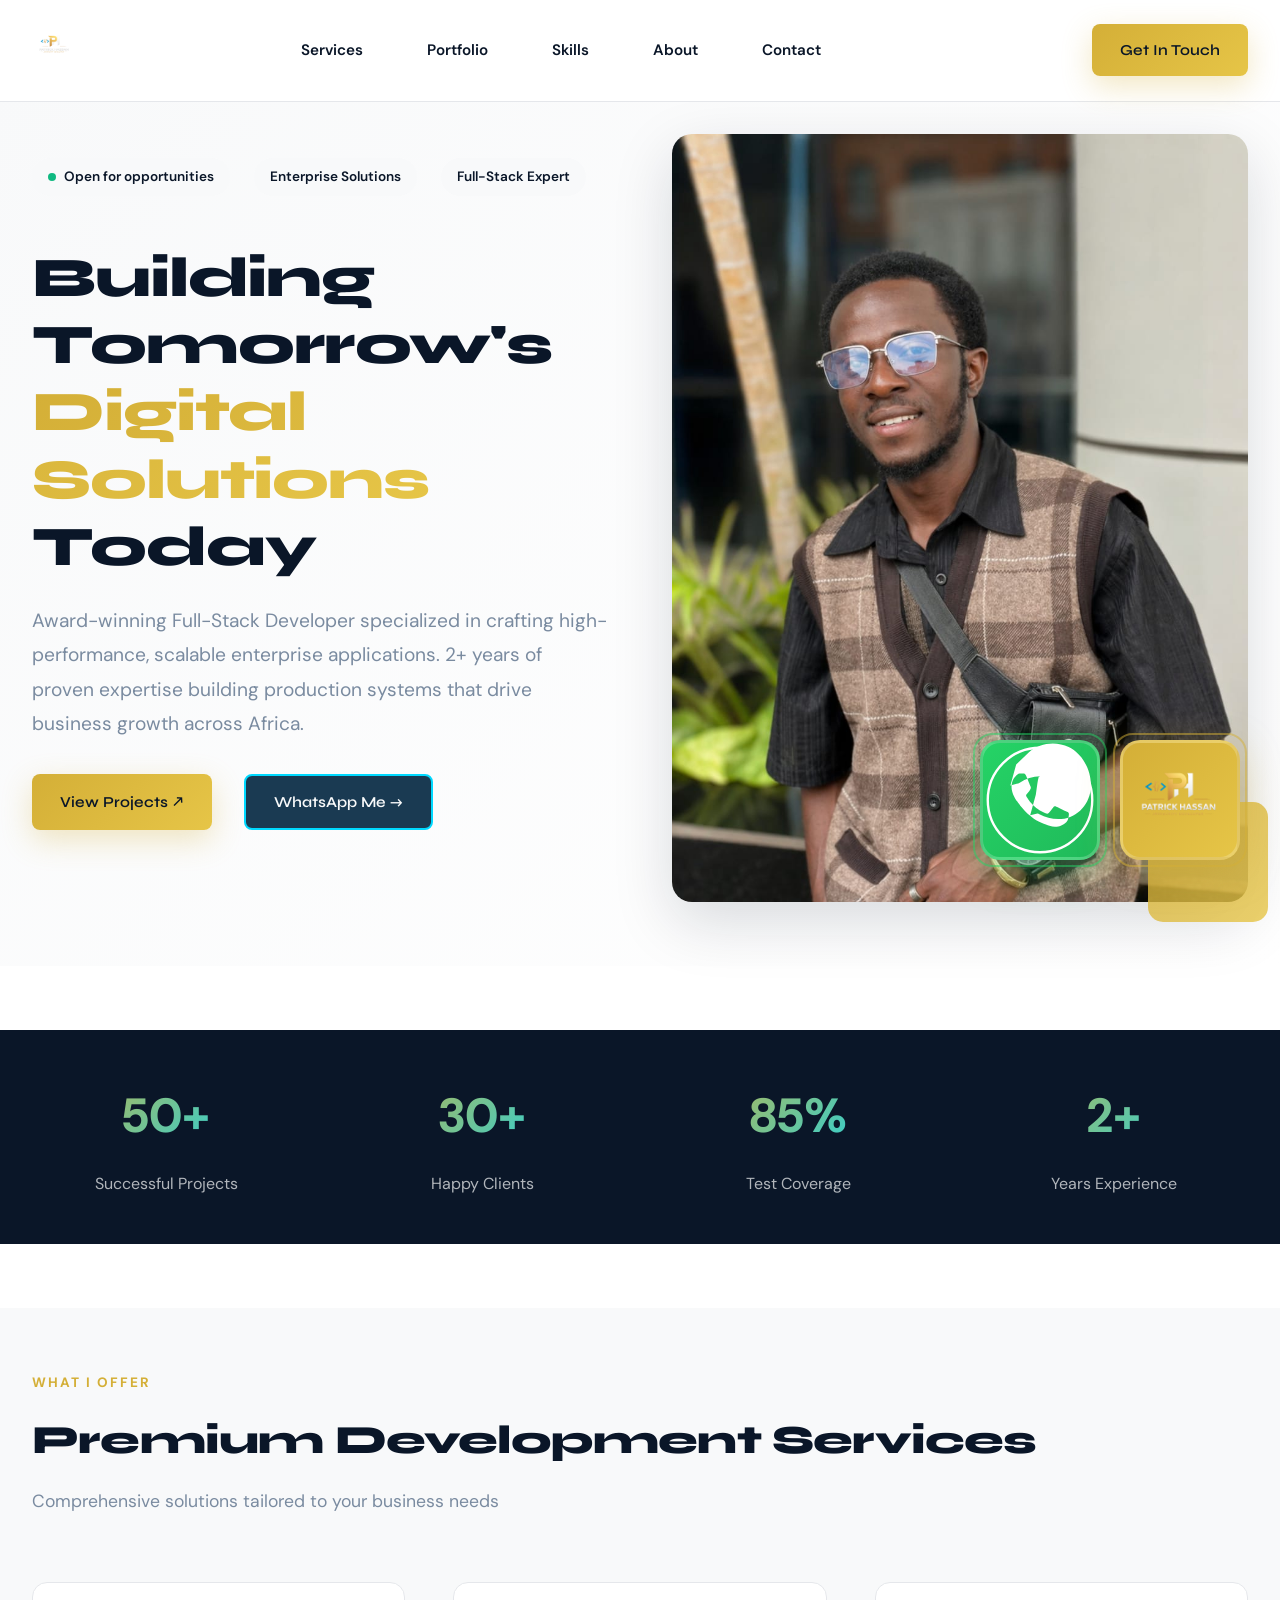
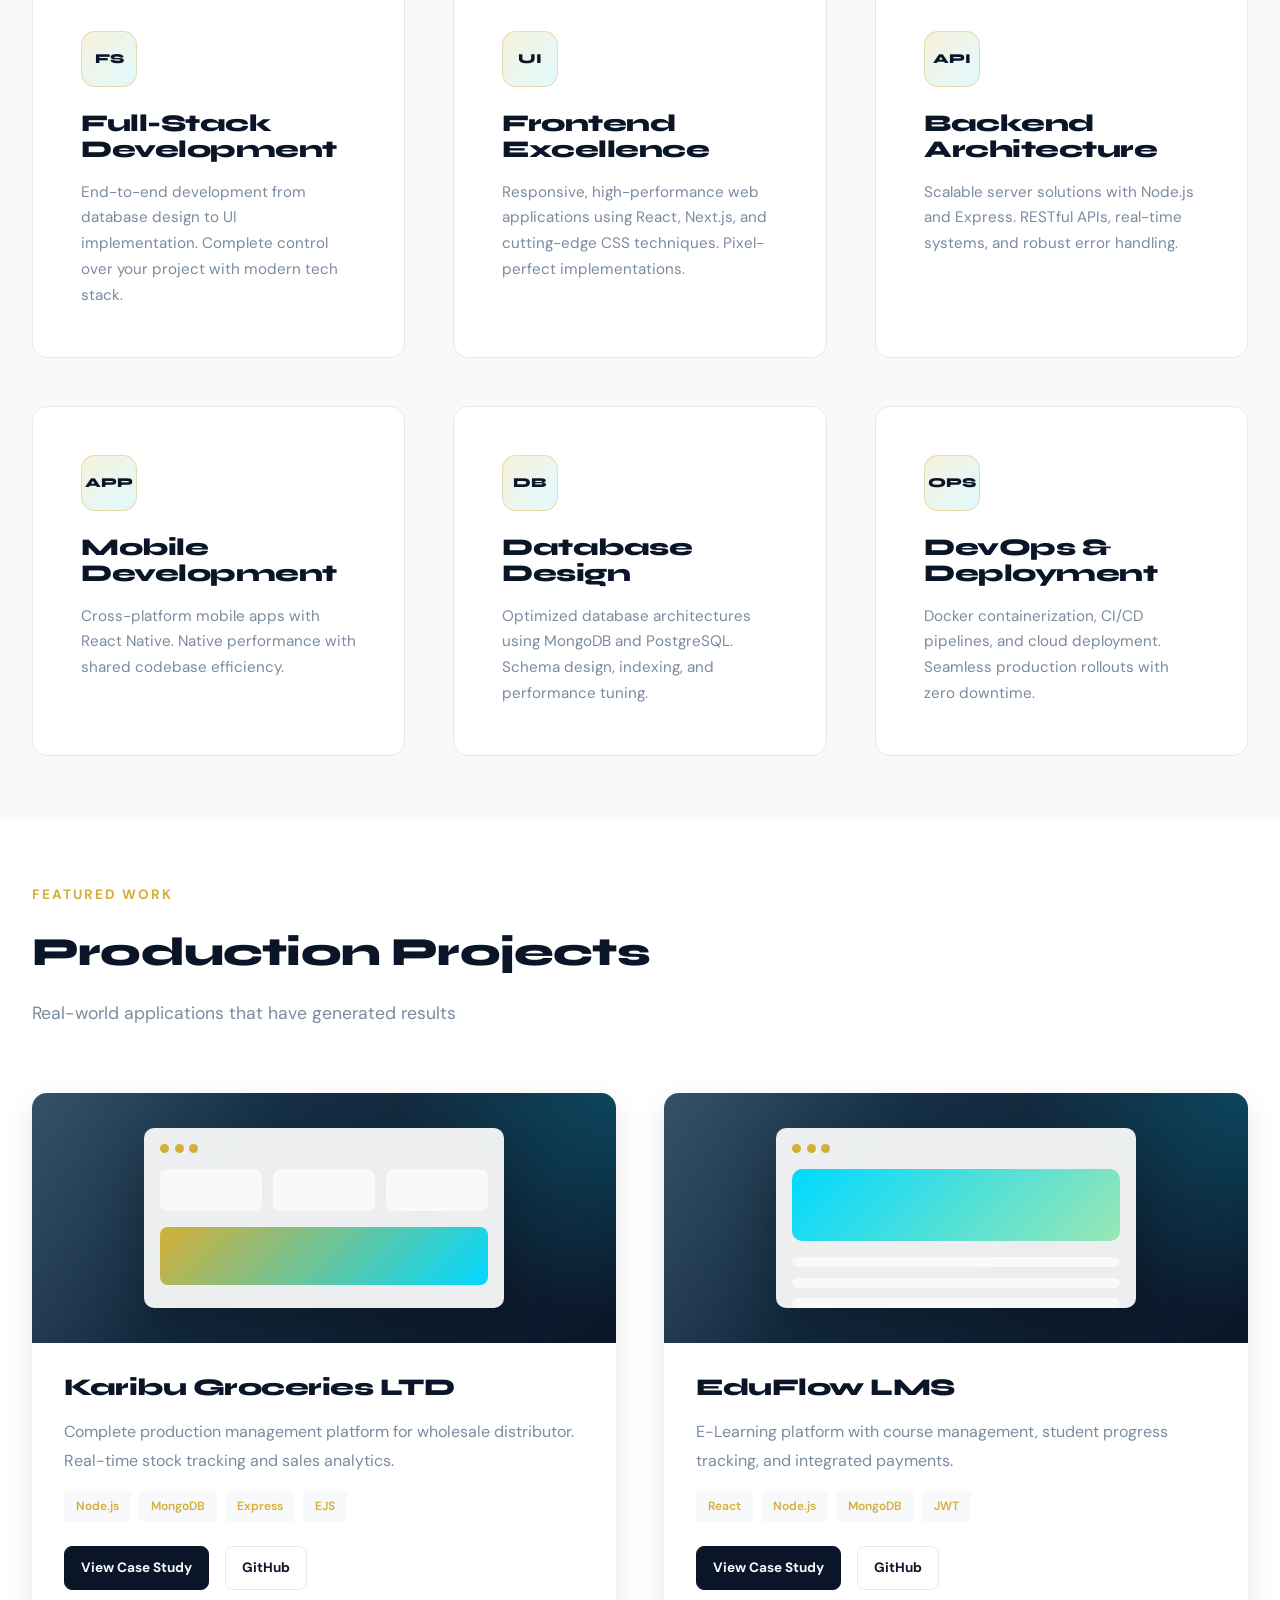
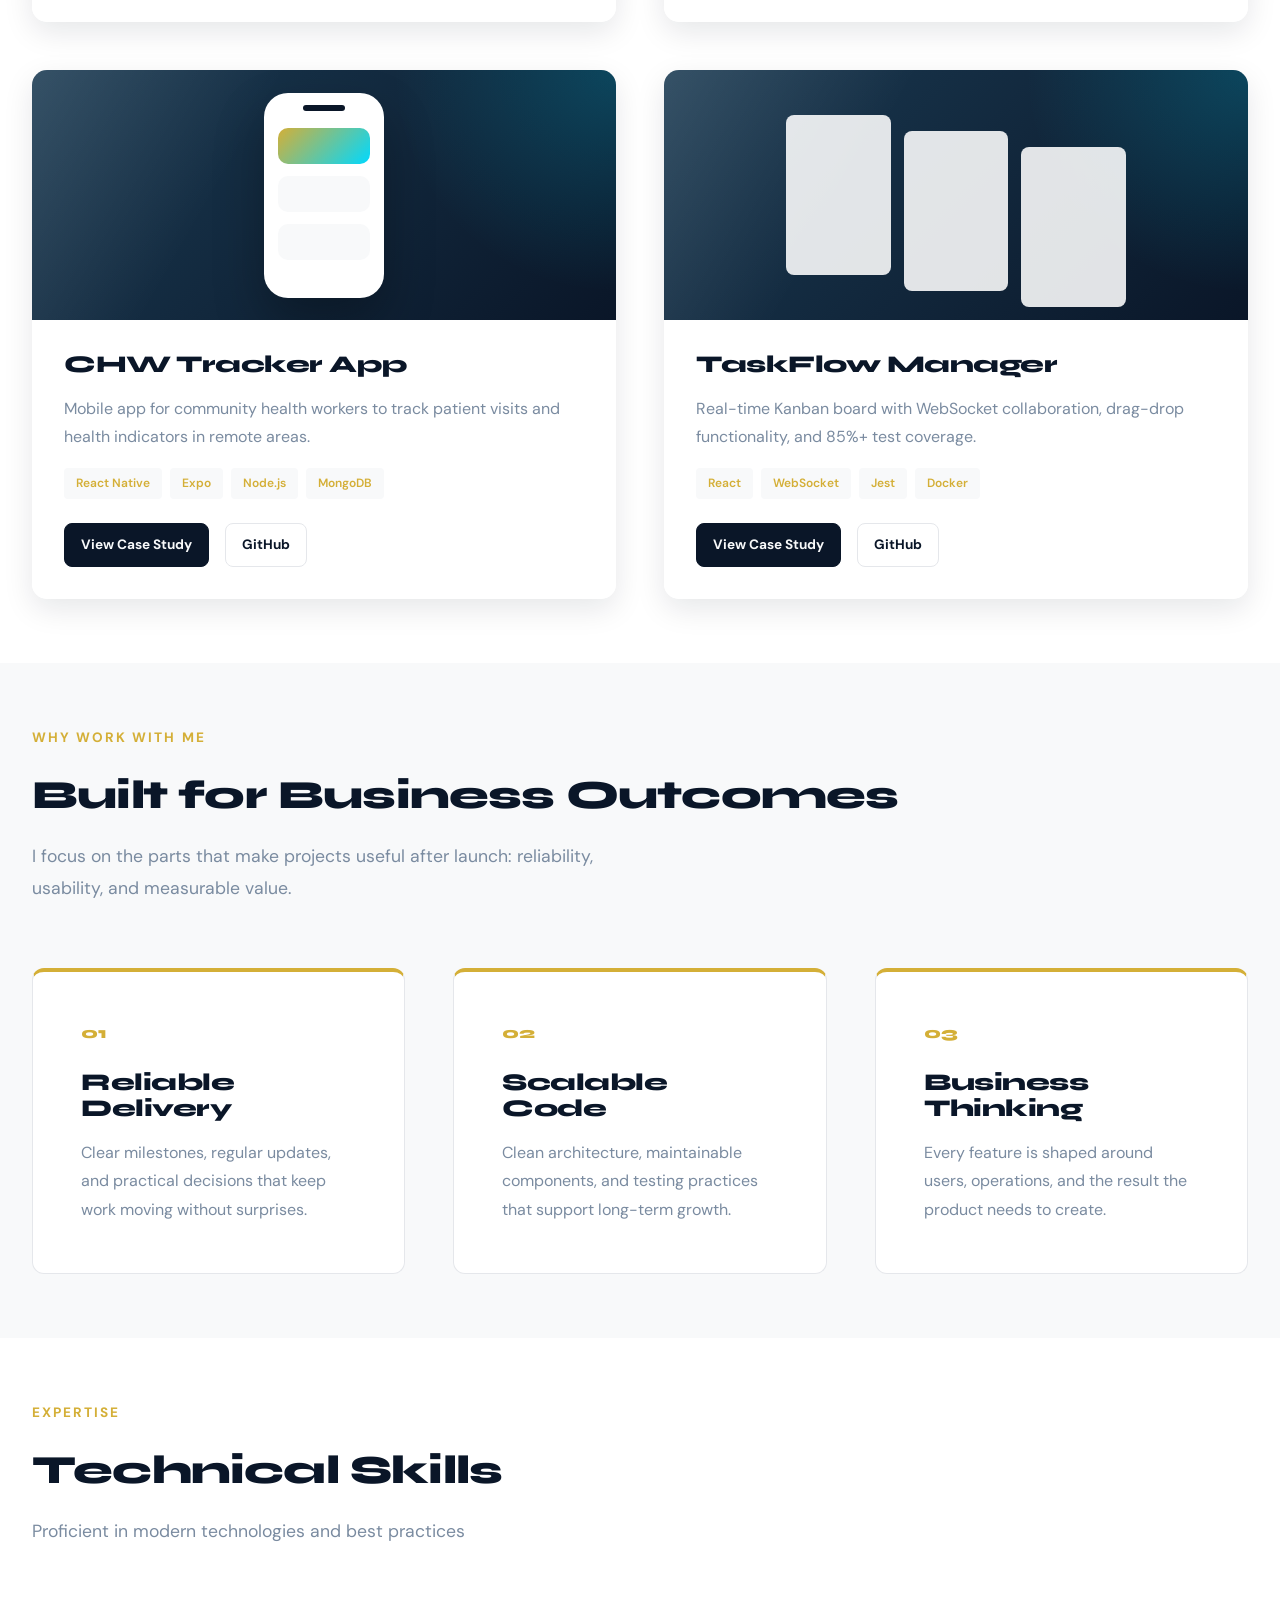
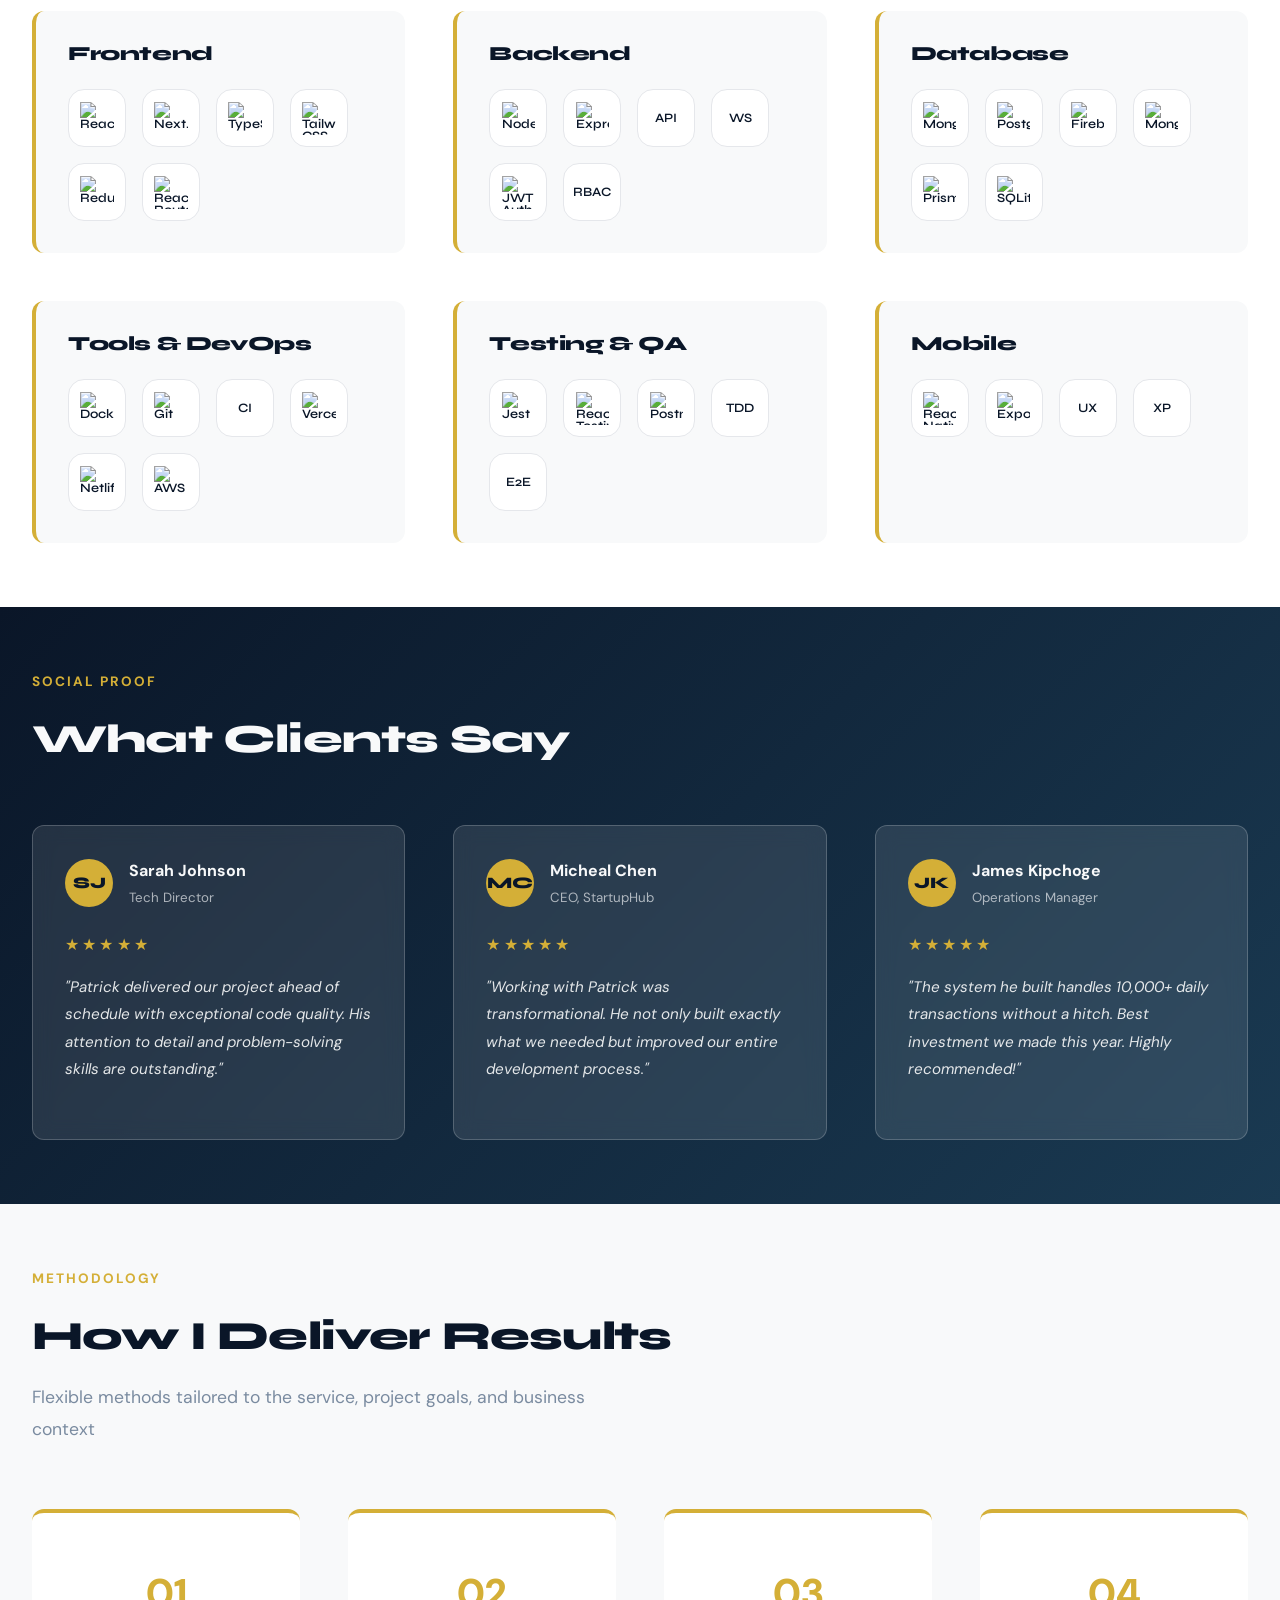
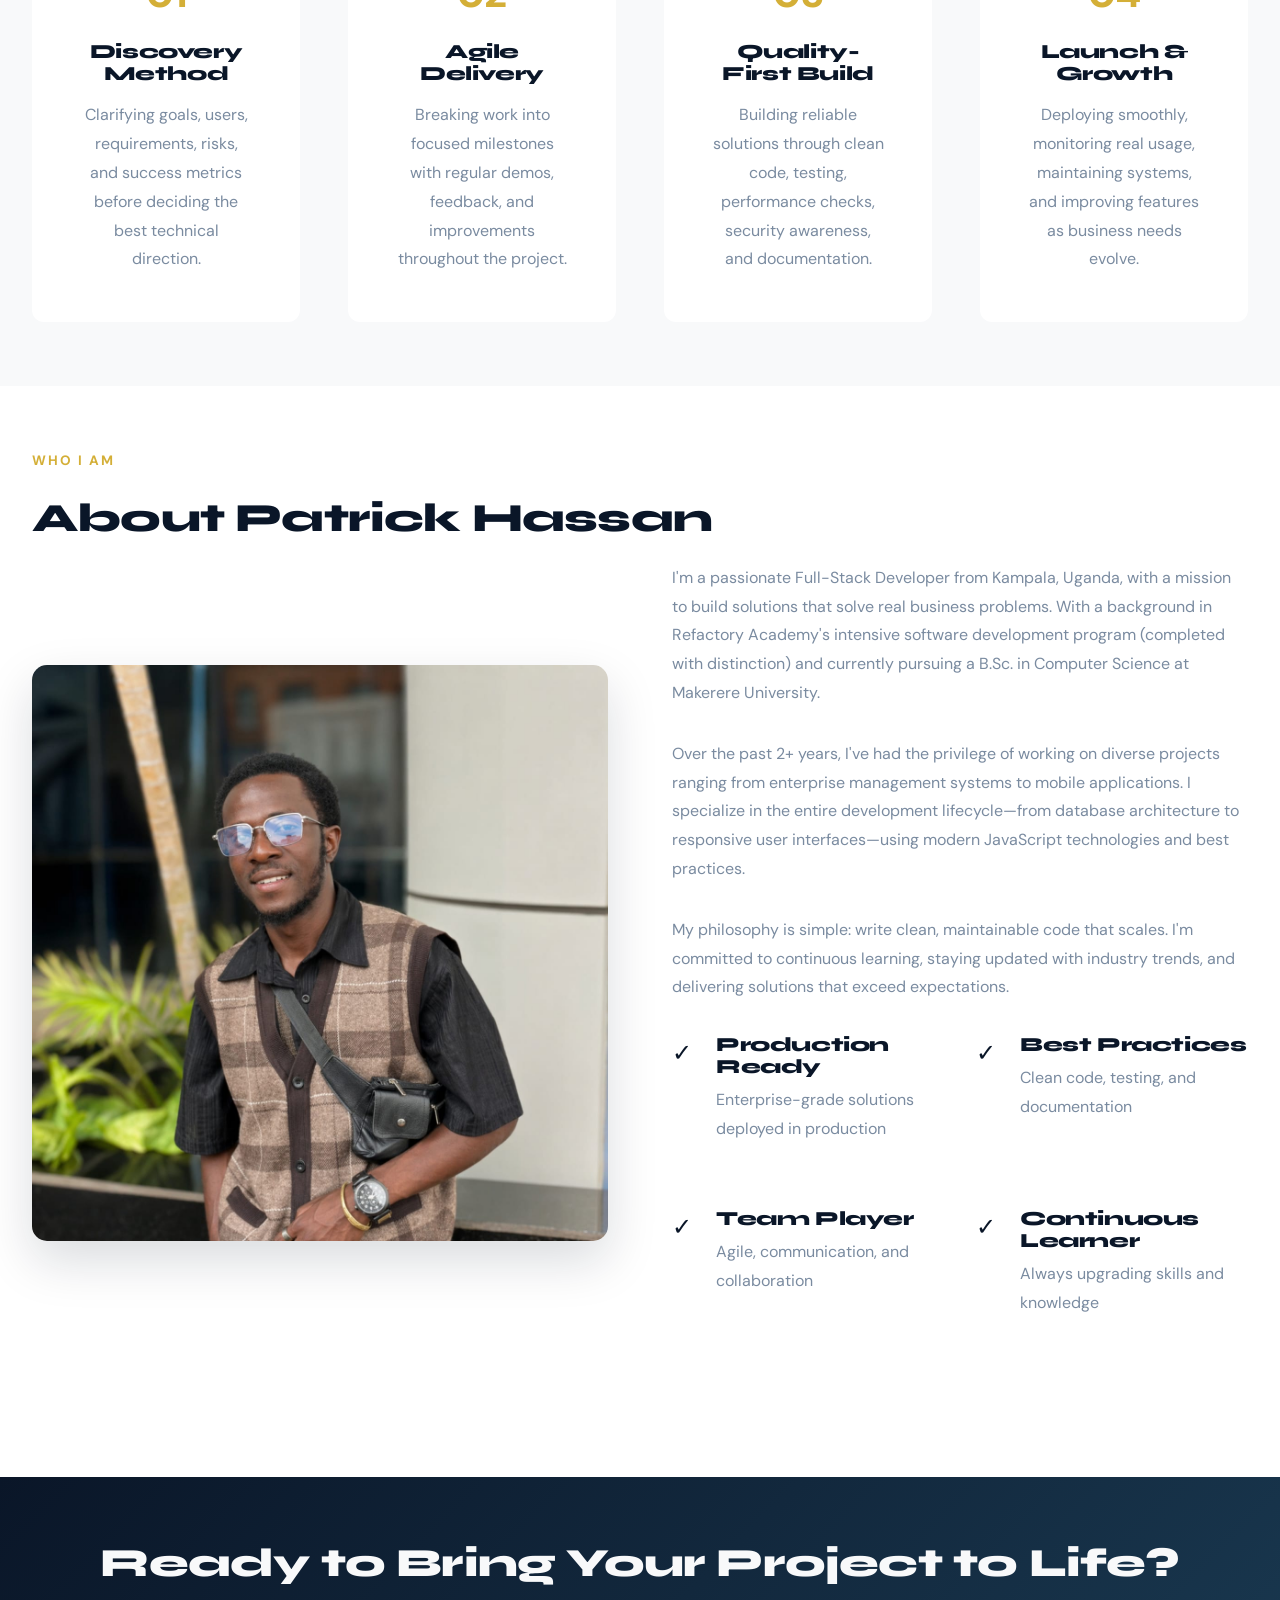
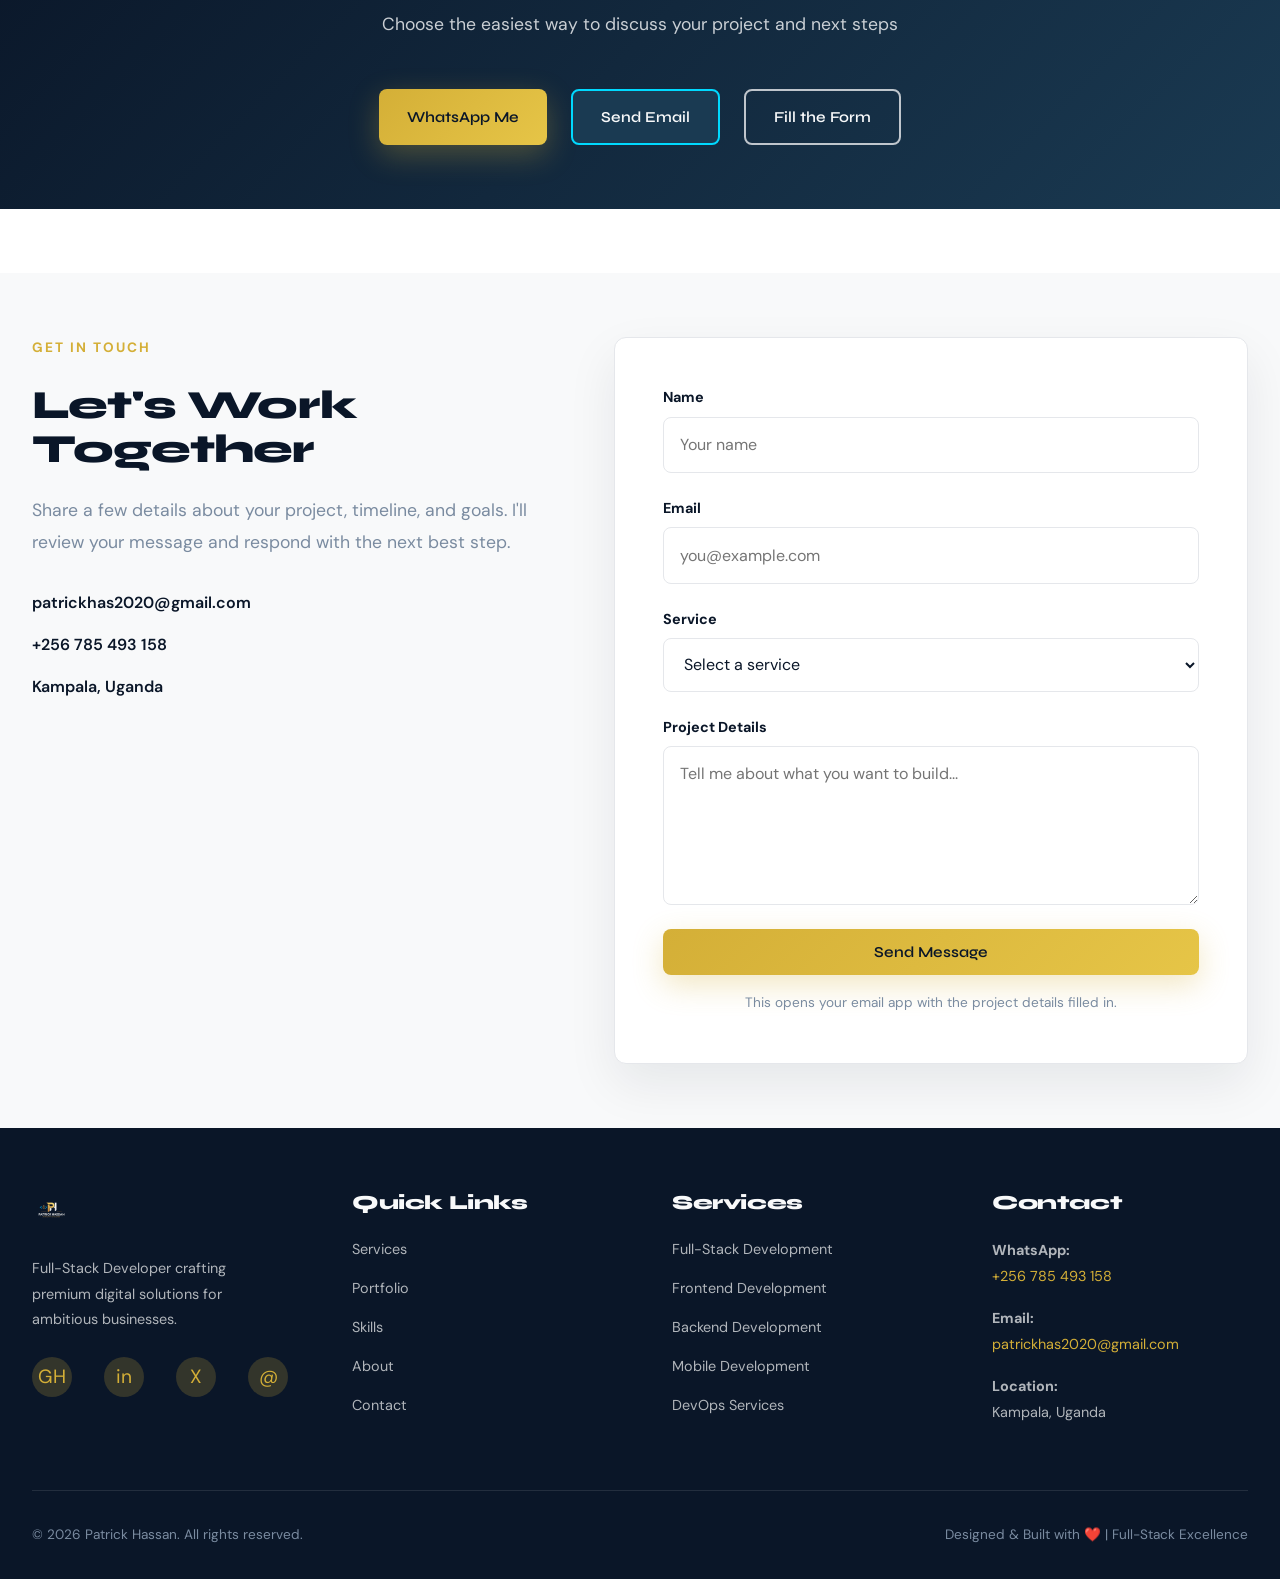
==== commit 11ec2229: "new update" ====
--- a/index.html
+++ b/index.html
@@ -56,8 +56,8 @@
                         Award-winning Full-Stack Developer specialized in crafting high-performance, scalable enterprise applications. 2+ years of proven expertise building production systems that drive business growth across Africa.
                     </p>
                     <div class="hero-cta">
-                        <a href="#portfolio" class="btn btn-primary">View My Work ↗</a>
-                        <a href="#contact" class="btn btn-secondary">Let's Talk →</a>
+                        <a href="#portfolio" class="btn btn-primary">View Projects ↗</a>
+                        <a href="https://wa.me/256785493158?text=Hi%20Patrick%2C%20I'd%20like%20to%20discuss%20a%20project" class="btn btn-secondary" target="_blank">WhatsApp Me →</a>
                     </div>
                 </div>
                 <div class="hero-image">
@@ -103,32 +103,32 @@
             
             <div class="services-grid">
                 <div class="service-card">
-                    <div class="service-icon">🎨</div>
+                    <div class="service-icon" aria-hidden="true">FS</div>
                     <h3>Full-Stack Development</h3>
                     <p>End-to-end development from database design to UI implementation. Complete control over your project with modern tech stack.</p>
                 </div>
                 <div class="service-card">
-                    <div class="service-icon">⚛️</div>
+                    <div class="service-icon" aria-hidden="true">UI</div>
                     <h3>Frontend Excellence</h3>
                     <p>Responsive, high-performance web applications using React, Next.js, and cutting-edge CSS techniques. Pixel-perfect implementations.</p>
                 </div>
                 <div class="service-card">
-                    <div class="service-icon">🖥️</div>
+                    <div class="service-icon" aria-hidden="true">API</div>
                     <h3>Backend Architecture</h3>
                     <p>Scalable server solutions with Node.js and Express. RESTful APIs, real-time systems, and robust error handling.</p>
                 </div>
                 <div class="service-card">
-                    <div class="service-icon">📱</div>
+                    <div class="service-icon" aria-hidden="true">APP</div>
                     <h3>Mobile Development</h3>
                     <p>Cross-platform mobile apps with React Native. Native performance with shared codebase efficiency.</p>
                 </div>
                 <div class="service-card">
-                    <div class="service-icon">🗄️</div>
+                    <div class="service-icon" aria-hidden="true">DB</div>
                     <h3>Database Design</h3>
                     <p>Optimized database architectures using MongoDB and PostgreSQL. Schema design, indexing, and performance tuning.</p>
                 </div>
                 <div class="service-card">
-                    <div class="service-icon">🚀</div>
+                    <div class="service-icon" aria-hidden="true">OPS</div>
                     <h3>DevOps & Deployment</h3>
                     <p>Docker containerization, CI/CD pipelines, and cloud deployment. Seamless production rollouts with zero downtime.</p>
                 </div>
@@ -145,7 +145,13 @@
             
             <div class="portfolio-grid">
                 <div class="portfolio-item">
-                    <div class="portfolio-image">📊</div>
+                    <div class="portfolio-image project-preview inventory-preview" aria-label="Karibu Groceries dashboard preview">
+                        <div class="preview-window">
+                            <div class="preview-bar"><span></span><span></span><span></span></div>
+                            <div class="preview-stats"><span></span><span></span><span></span></div>
+                            <div class="preview-chart"></div>
+                        </div>
+                    </div>
                     <div class="portfolio-content">
                         <h3>Karibu Groceries LTD</h3>
                         <p>Complete production management platform for wholesale distributor. Real-time stock tracking and sales analytics.</p>
@@ -155,10 +161,20 @@
                             <span class="tech-tag">Express</span>
                             <span class="tech-tag">EJS</span>
                         </div>
+                        <div class="portfolio-actions">
+                            <a href="#contact" class="project-link primary">View Case Study</a>
+                            <a href="https://github.com/Patrick7854" class="project-link" target="_blank">GitHub</a>
+                        </div>
                     </div>
                 </div>
                 <div class="portfolio-item">
-                    <div class="portfolio-image">📚</div>
+                    <div class="portfolio-image project-preview learning-preview" aria-label="EduFlow course dashboard preview">
+                        <div class="preview-window">
+                            <div class="preview-bar"><span></span><span></span><span></span></div>
+                            <div class="preview-course"></div>
+                            <div class="preview-lines"><span></span><span></span><span></span></div>
+                        </div>
+                    </div>
                     <div class="portfolio-content">
                         <h3>EduFlow LMS</h3>
                         <p>E-Learning platform with course management, student progress tracking, and integrated payments.</p>
@@ -168,10 +184,19 @@
                             <span class="tech-tag">MongoDB</span>
                             <span class="tech-tag">JWT</span>
                         </div>
+                        <div class="portfolio-actions">
+                            <a href="#contact" class="project-link primary">View Case Study</a>
+                            <a href="https://github.com/Patrick7854" class="project-link" target="_blank">GitHub</a>
+                        </div>
                     </div>
                 </div>
                 <div class="portfolio-item">
-                    <div class="portfolio-image">🏥</div>
+                    <div class="portfolio-image project-preview mobile-preview" aria-label="CHW Tracker mobile app preview">
+                        <div class="phone-preview">
+                            <div class="phone-notch"></div>
+                            <span></span><span></span><span></span>
+                        </div>
+                    </div>
                     <div class="portfolio-content">
                         <h3>CHW Tracker App</h3>
                         <p>Mobile app for community health workers to track patient visits and health indicators in remote areas.</p>
@@ -181,10 +206,18 @@
                             <span class="tech-tag">Node.js</span>
                             <span class="tech-tag">MongoDB</span>
                         </div>
+                        <div class="portfolio-actions">
+                            <a href="#contact" class="project-link primary">View Case Study</a>
+                            <a href="https://github.com/Patrick7854" class="project-link" target="_blank">GitHub</a>
+                        </div>
                     </div>
                 </div>
                 <div class="portfolio-item">
-                    <div class="portfolio-image">✅</div>
+                    <div class="portfolio-image project-preview task-preview" aria-label="TaskFlow Kanban board preview">
+                        <div class="kanban-preview">
+                            <span></span><span></span><span></span>
+                        </div>
+                    </div>
                     <div class="portfolio-content">
                         <h3>TaskFlow Manager</h3>
                         <p>Real-time Kanban board with WebSocket collaboration, drag-drop functionality, and 85%+ test coverage.</p>
@@ -194,7 +227,37 @@
                             <span class="tech-tag">Jest</span>
                             <span class="tech-tag">Docker</span>
                         </div>
-                    </div>
+                        <div class="portfolio-actions">
+                            <a href="#contact" class="project-link primary">View Case Study</a>
+                            <a href="https://github.com/Patrick7854" class="project-link" target="_blank">GitHub</a>
+                        </div>
+                    </div>
+                </div>
+            </div>
+        </div>
+    </section>
+
+    <section class="why-section section">
+        <div class="container">
+            <div class="section-label">Why Work With Me</div>
+            <h2 class="section-title">Built for Business Outcomes</h2>
+            <p class="section-desc">I focus on the parts that make projects useful after launch: reliability, usability, and measurable value.</p>
+
+            <div class="why-grid">
+                <div class="why-card">
+                    <span class="why-kicker">01</span>
+                    <h3>Reliable Delivery</h3>
+                    <p>Clear milestones, regular updates, and practical decisions that keep work moving without surprises.</p>
+                </div>
+                <div class="why-card">
+                    <span class="why-kicker">02</span>
+                    <h3>Scalable Code</h3>
+                    <p>Clean architecture, maintainable components, and testing practices that support long-term growth.</p>
+                </div>
+                <div class="why-card">
+                    <span class="why-kicker">03</span>
+                    <h3>Business Thinking</h3>
+                    <p>Every feature is shaped around users, operations, and the result the product needs to create.</p>
                 </div>
             </div>
         </div>
@@ -211,64 +274,64 @@
                 <div class="skill-category">
                     <h4>Frontend</h4>
                     <div class="skills-list">
-                        <span class="skill-tag">React</span>
-                        <span class="skill-tag">Next.js</span>
-                        <span class="skill-tag">TypeScript</span>
-                        <span class="skill-tag">Tailwind CSS</span>
-                        <span class="skill-tag">Redux</span>
-                        <span class="skill-tag">React Router</span>
+                        <span class="skill-tag skill-icon-tag" title="React"><img src="https://cdn.jsdelivr.net/gh/devicons/devicon/icons/react/react-original.svg" alt="React"></span>
+                        <span class="skill-tag skill-icon-tag" title="Next.js"><img src="https://cdn.jsdelivr.net/gh/devicons/devicon/icons/nextjs/nextjs-original.svg" alt="Next.js"></span>
+                        <span class="skill-tag skill-icon-tag" title="TypeScript"><img src="https://cdn.jsdelivr.net/gh/devicons/devicon/icons/typescript/typescript-original.svg" alt="TypeScript"></span>
+                        <span class="skill-tag skill-icon-tag" title="Tailwind CSS"><img src="https://cdn.jsdelivr.net/gh/devicons/devicon/icons/tailwindcss/tailwindcss-original.svg" alt="Tailwind CSS"></span>
+                        <span class="skill-tag skill-icon-tag" title="Redux"><img src="https://cdn.jsdelivr.net/gh/devicons/devicon/icons/redux/redux-original.svg" alt="Redux"></span>
+                        <span class="skill-tag skill-icon-tag" title="React Router"><img src="https://cdn.jsdelivr.net/gh/devicons/devicon/icons/reactrouter/reactrouter-original.svg" alt="React Router"></span>
                     </div>
                 </div>
                 <div class="skill-category">
                     <h4>Backend</h4>
                     <div class="skills-list">
-                        <span class="skill-tag">Node.js</span>
-                        <span class="skill-tag">Express</span>
-                        <span class="skill-tag">REST APIs</span>
-                        <span class="skill-tag">WebSocket</span>
-                        <span class="skill-tag">JWT Auth</span>
-                        <span class="skill-tag">RBAC</span>
+                        <span class="skill-tag skill-icon-tag" title="Node.js"><img src="https://cdn.jsdelivr.net/gh/devicons/devicon/icons/nodejs/nodejs-original.svg" alt="Node.js"></span>
+                        <span class="skill-tag skill-icon-tag" title="Express"><img src="https://cdn.jsdelivr.net/gh/devicons/devicon/icons/express/express-original.svg" alt="Express"></span>
+                        <span class="skill-tag skill-icon-tag" title="REST APIs">API</span>
+                        <span class="skill-tag skill-icon-tag" title="WebSocket">WS</span>
+                        <span class="skill-tag skill-icon-tag" title="JWT Auth"><img src="https://cdn.jsdelivr.net/gh/devicons/devicon/icons/json/json-original.svg" alt="JWT Auth"></span>
+                        <span class="skill-tag skill-icon-tag" title="RBAC">RBAC</span>
                     </div>
                 </div>
                 <div class="skill-category">
                     <h4>Database</h4>
                     <div class="skills-list">
-                        <span class="skill-tag">MongoDB</span>
-                        <span class="skill-tag">PostgreSQL</span>
-                        <span class="skill-tag">Firebase</span>
-                        <span class="skill-tag">Mongoose</span>
-                        <span class="skill-tag">Prisma</span>
-                        <span class="skill-tag">SQLite</span>
+                        <span class="skill-tag skill-icon-tag" title="MongoDB"><img src="https://cdn.jsdelivr.net/gh/devicons/devicon/icons/mongodb/mongodb-original.svg" alt="MongoDB"></span>
+                        <span class="skill-tag skill-icon-tag" title="PostgreSQL"><img src="https://cdn.jsdelivr.net/gh/devicons/devicon/icons/postgresql/postgresql-original.svg" alt="PostgreSQL"></span>
+                        <span class="skill-tag skill-icon-tag" title="Firebase"><img src="https://cdn.jsdelivr.net/gh/devicons/devicon/icons/firebase/firebase-original.svg" alt="Firebase"></span>
+                        <span class="skill-tag skill-icon-tag" title="Mongoose"><img src="https://cdn.jsdelivr.net/gh/devicons/devicon/icons/mongoose/mongoose-original.svg" alt="Mongoose"></span>
+                        <span class="skill-tag skill-icon-tag" title="Prisma"><img src="https://cdn.jsdelivr.net/gh/devicons/devicon/icons/prisma/prisma-original.svg" alt="Prisma"></span>
+                        <span class="skill-tag skill-icon-tag" title="SQLite"><img src="https://cdn.jsdelivr.net/gh/devicons/devicon/icons/sqlite/sqlite-original.svg" alt="SQLite"></span>
                     </div>
                 </div>
                 <div class="skill-category">
                     <h4>Tools & DevOps</h4>
                     <div class="skills-list">
-                        <span class="skill-tag">Docker</span>
-                        <span class="skill-tag">Git</span>
-                        <span class="skill-tag">CI/CD</span>
-                        <span class="skill-tag">Vercel</span>
-                        <span class="skill-tag">Netlify</span>
-                        <span class="skill-tag">AWS</span>
+                        <span class="skill-tag skill-icon-tag" title="Docker"><img src="https://cdn.jsdelivr.net/gh/devicons/devicon/icons/docker/docker-original.svg" alt="Docker"></span>
+                        <span class="skill-tag skill-icon-tag" title="Git"><img src="https://cdn.jsdelivr.net/gh/devicons/devicon/icons/git/git-original.svg" alt="Git"></span>
+                        <span class="skill-tag skill-icon-tag" title="CI/CD">CI</span>
+                        <span class="skill-tag skill-icon-tag" title="Vercel"><img src="https://cdn.jsdelivr.net/gh/devicons/devicon/icons/vercel/vercel-original.svg" alt="Vercel"></span>
+                        <span class="skill-tag skill-icon-tag" title="Netlify"><img src="https://cdn.jsdelivr.net/gh/devicons/devicon/icons/netlify/netlify-original.svg" alt="Netlify"></span>
+                        <span class="skill-tag skill-icon-tag" title="AWS"><img src="https://cdn.jsdelivr.net/gh/devicons/devicon/icons/amazonwebservices/amazonwebservices-original-wordmark.svg" alt="AWS"></span>
                     </div>
                 </div>
                 <div class="skill-category">
                     <h4>Testing & QA</h4>
                     <div class="skills-list">
-                        <span class="skill-tag">Jest</span>
-                        <span class="skill-tag">React Testing</span>
-                        <span class="skill-tag">Postman</span>
-                        <span class="skill-tag">TDD</span>
-                        <span class="skill-tag">E2E Testing</span>
+                        <span class="skill-tag skill-icon-tag" title="Jest"><img src="https://cdn.jsdelivr.net/gh/devicons/devicon/icons/jest/jest-plain.svg" alt="Jest"></span>
+                        <span class="skill-tag skill-icon-tag" title="React Testing Library"><img src="https://cdn.jsdelivr.net/gh/devicons/devicon/icons/react/react-original.svg" alt="React Testing Library"></span>
+                        <span class="skill-tag skill-icon-tag" title="Postman"><img src="https://cdn.jsdelivr.net/gh/devicons/devicon/icons/postman/postman-original.svg" alt="Postman"></span>
+                        <span class="skill-tag skill-icon-tag" title="TDD">TDD</span>
+                        <span class="skill-tag skill-icon-tag" title="E2E Testing">E2E</span>
                     </div>
                 </div>
                 <div class="skill-category">
                     <h4>Mobile</h4>
                     <div class="skills-list">
-                        <span class="skill-tag">React Native</span>
-                        <span class="skill-tag">Expo</span>
-                        <span class="skill-tag">Mobile UX</span>
-                        <span class="skill-tag">Cross-platform</span>
+                        <span class="skill-tag skill-icon-tag" title="React Native"><img src="https://cdn.jsdelivr.net/gh/devicons/devicon/icons/react/react-original.svg" alt="React Native"></span>
+                        <span class="skill-tag skill-icon-tag" title="Expo"><img src="https://cdn.jsdelivr.net/gh/devicons/devicon/icons/expo/expo-original.svg" alt="Expo"></span>
+                        <span class="skill-tag skill-icon-tag" title="Mobile UX">UX</span>
+                        <span class="skill-tag skill-icon-tag" title="Cross-platform">XP</span>
                     </div>
                 </div>
             </div>
@@ -283,25 +346,43 @@
             
             <div class="testimonials-grid">
                 <div class="testimonial-card">
+                    <div class="testimonial-person">
+                        <span class="testimonial-avatar">SJ</span>
+                        <div>
+                            <strong>Sarah Johnson</strong>
+                            <small>Tech Director</small>
+                        </div>
+                    </div>
                     <div class="testimonial-stars">★★★★★</div>
                     <p class="testimonial-text">
                         "Patrick delivered our project ahead of schedule with exceptional code quality. His attention to detail and problem-solving skills are outstanding."
                     </p>
-                    <div class="testimonial-author">— Sarah Johnson, Tech Director</div>
                 </div>
                 <div class="testimonial-card">
+                    <div class="testimonial-person">
+                        <span class="testimonial-avatar">MC</span>
+                        <div>
+                            <strong>Micheal Chen</strong>
+                            <small>CEO, StartupHub</small>
+                        </div>
+                    </div>
                     <div class="testimonial-stars">★★★★★</div>
                     <p class="testimonial-text">
                         "Working with Patrick was transformational. He not only built exactly what we needed but improved our entire development process."
                     </p>
-                    <div class="testimonial-author">— Micheal Chen, CEO StartupHub</div>
                 </div>
                 <div class="testimonial-card">
+                    <div class="testimonial-person">
+                        <span class="testimonial-avatar">JK</span>
+                        <div>
+                            <strong>James Kipchoge</strong>
+                            <small>Operations Manager</small>
+                        </div>
+                    </div>
                     <div class="testimonial-stars">★★★★★</div>
                     <p class="testimonial-text">
                         "The system he built handles 10,000+ daily transactions without a hitch. Best investment we made this year. Highly recommended!"
                     </p>
-                    <div class="testimonial-author">— James Kipchoge, Operations Manager</div>
                 </div>
             </div>
         </div>
@@ -311,39 +392,29 @@
     <section class="process section">
         <div class="container">
             <div class="section-label">Methodology</div>
-            <h2 class="section-title">How I Work</h2>
-            <p class="section-desc">A proven process that delivers results</p>
+            <h2 class="section-title">How I Deliver Results</h2>
+            <p class="section-desc">Flexible methods tailored to the service, project goals, and business context</p>
             
             <div class="process-grid">
                 <div class="process-step">
                     <div class="process-number">01</div>
-                    <h4>Discovery & Planning</h4>
-                    <p>Deep dive into your vision, goals, and requirements. Technical architecture and timeline planning.</p>
+                    <h4>Discovery Method</h4>
+                    <p>Clarifying goals, users, requirements, risks, and success metrics before deciding the best technical direction.</p>
                 </div>
                 <div class="process-step">
                     <div class="process-number">02</div>
-                    <h4>Design & Prototyping</h4>
-                    <p>Wireframes, mockups, and interactive prototypes. Client feedback and iterative refinement.</p>
+                    <h4>Agile Delivery</h4>
+                    <p>Breaking work into focused milestones with regular demos, feedback, and improvements throughout the project.</p>
                 </div>
                 <div class="process-step">
                     <div class="process-number">03</div>
-                    <h4>Development</h4>
-                    <p>Clean, scalable code with continuous testing. Regular updates and transparency throughout.</p>
+                    <h4>Quality-First Build</h4>
+                    <p>Building reliable solutions through clean code, testing, performance checks, security awareness, and documentation.</p>
                 </div>
                 <div class="process-step">
                     <div class="process-number">04</div>
-                    <h4>Testing & QA</h4>
-                    <p>Rigorous testing across all platforms. Bug fixes and performance optimization.</p>
-                </div>
-                <div class="process-step">
-                    <div class="process-number">05</div>
-                    <h4>Deployment</h4>
-                    <p>Seamless production launch with zero downtime. Server configuration and monitoring setup.</p>
-                </div>
-                <div class="process-step">
-                    <div class="process-number">06</div>
-                    <h4>Support & Maintenance</h4>
-                    <p>Ongoing technical support and feature enhancements. Performance monitoring and security updates.</p>
+                    <h4>Launch & Growth</h4>
+                    <p>Deploying smoothly, monitoring real usage, maintaining systems, and improving features as business needs evolve.</p>
                 </div>
             </div>
         </div>
@@ -407,29 +478,75 @@
     <section class="cta section">
         <div class="container" style="text-align: center;">
             <h2>Ready to Bring Your Project to Life?</h2>
-            <p>Let's discuss how I can help you build something amazing</p>
-            <div style="margin-top: 2rem;">
-                <a href="#contact" class="btn btn-primary">Start Your Project Today</a>
+            <p>Choose the easiest way to discuss your project and next steps</p>
+            <div class="cta-actions">
+                <a href="https://wa.me/256785493158?text=Hi%20Patrick%2C%20I'd%20like%20to%20discuss%20a%20project" class="btn btn-primary" target="_blank">WhatsApp Me</a>
+                <a href="mailto:patrickhas2020@gmail.com?subject=Project%20Inquiry" class="btn btn-secondary">Send Email</a>
+                <a href="#contact" class="btn btn-outline cta-form-link">Fill the Form</a>
+            </div>
+        </div>
+    </section>
+
+    <section id="contact" class="contact-section section">
+        <div class="container">
+            <div class="contact-content">
+                <div class="contact-copy">
+                    <div class="section-label">Get In Touch</div>
+                    <h2 class="section-title">Let's Work Together</h2>
+                    <p class="section-desc">Share a few details about your project, timeline, and goals. I'll review your message and respond with the next best step.</p>
+                    <div class="contact-details">
+                        <a href="mailto:patrickhas2020@gmail.com">patrickhas2020@gmail.com</a>
+                        <a href="https://wa.me/256785493158">+256 785 493 158</a>
+                        <span>Kampala, Uganda</span>
+                    </div>
+                </div>
+                <form class="contact-form" id="contactForm">
+                    <div class="form-row">
+                        <label for="contactName">Name</label>
+                        <input type="text" id="contactName" name="name" placeholder="Your name" required>
+                    </div>
+                    <div class="form-row">
+                        <label for="contactEmail">Email</label>
+                        <input type="email" id="contactEmail" name="email" placeholder="you@example.com" required>
+                    </div>
+                    <div class="form-row">
+                        <label for="contactService">Service</label>
+                        <select id="contactService" name="service" required>
+                            <option value="">Select a service</option>
+                            <option value="Full-Stack Development">Full-Stack Development</option>
+                            <option value="Frontend Development">Frontend Development</option>
+                            <option value="Backend Development">Backend Development</option>
+                            <option value="Mobile Development">Mobile Development</option>
+                            <option value="DevOps & Deployment">DevOps & Deployment</option>
+                        </select>
+                    </div>
+                    <div class="form-row">
+                        <label for="contactMessage">Project Details</label>
+                        <textarea id="contactMessage" name="message" rows="5" placeholder="Tell me about what you want to build..." required></textarea>
+                    </div>
+                    <button type="submit" class="btn btn-primary">Send Message</button>
+                    <p class="form-note" id="formNote">This opens your email app with the project details filled in.</p>
+                </form>
             </div>
         </div>
     </section>
 
     <!-- ═══════════════════════════════════════ FOOTER & CONTACT ═══════════════════════════════════════ -->
-    <footer id="contact">
+    <footer>
         <div class="container">
             <div class="footer-content">
                 <div class="footer-section">
                     <img src="Asset/logo.png" alt="Patrick Hassan" style="height: 40px; margin-bottom: 1rem;">
                     <p>Full-Stack Developer crafting premium digital solutions for ambitious businesses.</p>
                     <div class="social-links">
-                        <a href="https://github.com/Patrick7854" title="GitHub">𝕳</a>
-                        <a href="https://linkedin.com/in/patrick-hassan" title="LinkedIn">in</a>
-                        <a href="https://twitter.com" title="Twitter">𝕱</a>
-                        <a href="mailto:patrickhas2020@gmail.com" title="Email">✉</a>
+                        <a href="https://github.com/Patrick7854" title="GitHub">GH</a>
+                        <a href="https://www.linkedin.com/in/hassan-patrick-48070120a" title="LinkedIn">in</a>
+                        <a href="https://twitter.com" title="Twitter">X</a>
+                        <a href="mailto:patrickhas2020@gmail.com" title="Email">@</a>
                     </div>
                 </div>
                 <div class="footer-section">
-                    <h4>Navigation</h4>
+                    <h4>Quick Links</h4>
                     <div class="footer-links">
                         <a href="#services">Services</a>
                         <a href="#portfolio">Portfolio</a>
@@ -485,6 +602,11 @@
         <img src="Asset/logo.png" alt="Patrick Hassan Logo" style="width: 100%; height: 100%; object-fit: contain; position: relative; z-index: 1;">
     </div>
 
+    <div class="mobile-contact-bar" aria-label="Quick contact options">
+        <a href="https://wa.me/256785493158?text=Hi%20Patrick%2C%20I'd%20like%20to%20discuss%20a%20project" target="_blank">WhatsApp</a>
+        <a href="mailto:patrickhas2020@gmail.com?subject=Project%20Inquiry">Email</a>
+    </div>
+
     <script>
         // Hamburger Menu Toggle
         const hamburger = document.getElementById('hamburger');
@@ -516,6 +638,53 @@
         // Floating logo scroll to top
         document.querySelector('.floating-logo').addEventListener('click', function() {
             window.scrollTo({ top: 0, behavior: 'smooth' });
+        });
+
+        // Subtle reveal animations for repeated content
+        const revealItems = document.querySelectorAll('.service-card, .portfolio-item, .why-card, .skill-category, .testimonial-card, .process-step');
+        if ('IntersectionObserver' in window) {
+            const revealObserver = new IntersectionObserver((entries) => {
+                entries.forEach(entry => {
+                    if (entry.isIntersecting) {
+                        entry.target.classList.add('is-visible');
+                        revealObserver.unobserve(entry.target);
+                    }
+                });
+            }, { threshold: 0.16 });
+
+            revealItems.forEach(item => {
+                item.classList.add('reveal');
+                revealObserver.observe(item);
+            });
+        } else {
+            revealItems.forEach(item => item.classList.add('is-visible'));
+        }
+
+        // Keep floating buttons from covering footer contact details
+        const footer = document.querySelector('footer');
+        if (footer && 'IntersectionObserver' in window) {
+            const footerObserver = new IntersectionObserver((entries) => {
+                document.body.classList.toggle('footer-in-view', entries[0].isIntersecting);
+            }, { threshold: 0.1 });
+
+            footerObserver.observe(footer);
+        }
+
+        // Contact form mailto submission
+        document.getElementById('contactForm')?.addEventListener('submit', function(e) {
+            e.preventDefault();
+            const formData = new FormData(this);
+            const name = formData.get('name');
+            const email = formData.get('email');
+            const service = formData.get('service');
+            const message = formData.get('message');
+            const subject = encodeURIComponent(`Project Inquiry from ${name}`);
+            const body = encodeURIComponent(
+                `Name: ${name}\nEmail: ${email}\nService: ${service}\n\nProject Details:\n${message}`
+            );
+
+            window.location.href = `mailto:patrickhas2020@gmail.com?subject=${subject}&body=${body}`;
+            document.getElementById('formNote').textContent = 'Thanks. Your email app should open with the message ready to send.';
         });
 
         // Smooth scrolling for navigation links
@@ -550,4 +719,4 @@
 
 </body>
 
-</html>+</html>
--- a/css/styles.css
+++ b/css/styles.css
@@ -396,6 +396,52 @@
     transform: scale(1.15) !important;
 }
 
+body.footer-in-view .floating-logo,
+body.footer-in-view .whatsapp-float {
+    animation: none;
+    width: 52px;
+    height: 52px;
+    bottom: 18px;
+    opacity: 0.38;
+    border-radius: 14px;
+}
+
+body.footer-in-view .floating-logo {
+    right: 24px;
+}
+
+body.footer-in-view .whatsapp-float {
+    right: 88px;
+}
+
+body.footer-in-view .floating-logo:hover,
+body.footer-in-view .floating-logo:focus,
+body.footer-in-view .whatsapp-float:hover,
+body.footer-in-view .whatsapp-float:focus {
+    animation: none;
+    width: 90px;
+    height: 90px;
+    bottom: 28px;
+    opacity: 1;
+}
+
+body.footer-in-view .floating-logo:hover,
+body.footer-in-view .floating-logo:focus {
+    right: 28px;
+    transform: scale(1) !important;
+}
+
+body.footer-in-view .whatsapp-float:hover,
+body.footer-in-view .whatsapp-float:focus {
+    right: 132px;
+    transform: scale(1) !important;
+}
+
+body.footer-in-view .floating-logo::before,
+body.footer-in-view .whatsapp-float::before {
+    display: none;
+}
+
 .floating-logo::before {
     content: '';
     position: absolute;
@@ -450,14 +496,14 @@
     opacity: 0.5;
 }
 
+.mobile-contact-bar {
+    display: none;
+}
+
 /* Responsive Floating Icons */
 @media (max-width: 768px) {
     .floating-logo {
-        bottom: 20px;
-        right: 20px;
-        width: 90px;
-        height: 90px;
-        font-size: 2rem;
+        display: none;
     }
     
     .floating-logo::before {
@@ -466,16 +512,80 @@
     }
     
     .whatsapp-float {
-        bottom: 160px;
-        right: 20px;
-        width: 90px;
-        height: 90px;
-        font-size: 2rem;
+        display: none;
     }
     
     .whatsapp-float::before {
         width: 100px;
         height: 100px;
+    }
+
+    body.footer-in-view .floating-logo,
+    body.footer-in-view .whatsapp-float {
+        width: 44px;
+        height: 44px;
+        bottom: 14px;
+        opacity: 0.32;
+    }
+
+    body.footer-in-view .floating-logo {
+        right: 14px;
+    }
+
+    body.footer-in-view .whatsapp-float {
+        right: 66px;
+    }
+
+    body.footer-in-view .floating-logo:hover,
+    body.footer-in-view .floating-logo:focus,
+    body.footer-in-view .whatsapp-float:hover,
+    body.footer-in-view .whatsapp-float:focus {
+        width: 72px;
+        height: 72px;
+        bottom: 20px;
+        opacity: 1;
+    }
+
+    body.footer-in-view .floating-logo:hover,
+    body.footer-in-view .floating-logo:focus {
+        right: 16px;
+    }
+
+    body.footer-in-view .whatsapp-float:hover,
+    body.footer-in-view .whatsapp-float:focus {
+        right: 96px;
+    }
+
+    .mobile-contact-bar {
+        position: fixed;
+        left: 16px;
+        right: 16px;
+        bottom: 16px;
+        z-index: 1001;
+        display: grid;
+        grid-template-columns: 1fr 1fr;
+        gap: 0.6rem;
+        padding: 0.6rem;
+        background: rgba(10, 22, 40, 0.92);
+        border: 1px solid rgba(248, 249, 250, 0.12);
+        border-radius: 14px;
+        box-shadow: 0 16px 40px rgba(10, 22, 40, 0.28);
+        backdrop-filter: blur(12px);
+    }
+
+    .mobile-contact-bar a {
+        display: inline-flex;
+        align-items: center;
+        justify-content: center;
+        min-height: 44px;
+        border-radius: 10px;
+        color: var(--text-dark);
+        background: var(--accent-gold);
+        font-weight: 800;
+    }
+
+    .mobile-contact-bar a:last-child {
+        background: var(--bg-white);
     }
 }
 
@@ -556,7 +666,7 @@
 
 .services-grid {
     display: grid;
-    grid-template-columns: repeat(auto-fit, minmax(300px, 1fr));
+    grid-template-columns: repeat(3, 1fr);
     gap: var(--spacing-xl);
     margin-top: var(--spacing-2xl);
 }
@@ -576,7 +686,18 @@
 }
 
 .service-icon {
-    font-size: 2.5rem;
+    width: 56px;
+    height: 56px;
+    display: inline-flex;
+    align-items: center;
+    justify-content: center;
+    background: linear-gradient(135deg, rgba(212, 175, 55, 0.18), rgba(0, 217, 255, 0.12));
+    border: 1px solid rgba(212, 175, 55, 0.35);
+    border-radius: 14px;
+    color: var(--text-dark);
+    font-family: var(--font-head);
+    font-size: 0.85rem;
+    font-weight: 800;
     margin-bottom: var(--spacing-md);
 }
 
@@ -597,7 +718,7 @@
 
 .skills-grid {
     display: grid;
-    grid-template-columns: repeat(auto-fit, minmax(250px, 1fr));
+    grid-template-columns: repeat(3, 1fr);
     gap: var(--spacing-xl);
     margin-top: var(--spacing-2xl);
 }
@@ -621,6 +742,9 @@
 }
 
 .skill-tag {
+    display: inline-flex;
+    align-items: center;
+    justify-content: center;
     background: var(--bg-white);
     color: var(--text-dark);
     padding: 0.5rem 1rem;
@@ -631,10 +755,29 @@
     transition: all 0.3s ease;
 }
 
+.skill-icon-tag {
+    width: 58px;
+    height: 58px;
+    padding: 0.7rem;
+    border-radius: 16px;
+    font-family: var(--font-head);
+    font-size: 0.8rem;
+    letter-spacing: 0;
+    line-height: 1;
+}
+
+.skill-icon-tag img {
+    width: 100%;
+    height: 100%;
+    object-fit: contain;
+    display: block;
+}
+
 .skill-tag:hover {
     background: var(--accent-gold);
     color: var(--text-dark);
     border-color: var(--accent-gold);
+    transform: translateY(-3px);
 }
 
 /* ─────── PORTFOLIO/PROJECTS SECTION ─────── */
@@ -644,7 +787,7 @@
 
 .portfolio-grid {
     display: grid;
-    grid-template-columns: repeat(auto-fit, minmax(350px, 1fr));
+    grid-template-columns: repeat(2, 1fr);
     gap: var(--spacing-xl);
     margin-top: var(--spacing-2xl);
 }
@@ -665,12 +808,147 @@
 .portfolio-image {
     width: 100%;
     height: 250px;
-    background: linear-gradient(135deg, var(--primary-blue), var(--accent-cyan));
     display: flex;
     align-items: center;
     justify-content: center;
-    font-size: 3rem;
-    color: rgba(255, 255, 255, 0.3);
+    padding: var(--spacing-lg);
+    background: linear-gradient(135deg, var(--primary-blue), var(--primary-dark));
+    color: var(--text-light);
+}
+
+.project-preview {
+    position: relative;
+    overflow: hidden;
+}
+
+.project-preview::before {
+    content: '';
+    position: absolute;
+    inset: 0;
+    background:
+        linear-gradient(120deg, rgba(255, 255, 255, 0.12), transparent 35%),
+        radial-gradient(circle at top right, rgba(0, 217, 255, 0.2), transparent 35%);
+}
+
+.preview-window,
+.phone-preview,
+.kanban-preview {
+    position: relative;
+    z-index: 1;
+}
+
+.preview-window {
+    width: min(100%, 360px);
+    height: 180px;
+    background: rgba(255, 255, 255, 0.92);
+    border-radius: 10px;
+    box-shadow: 0 24px 50px rgba(0, 0, 0, 0.24);
+    padding: 1rem;
+}
+
+.preview-bar {
+    display: flex;
+    gap: 0.35rem;
+    margin-bottom: 1rem;
+}
+
+.preview-bar span {
+    width: 9px;
+    height: 9px;
+    border-radius: 50%;
+    background: var(--accent-gold);
+}
+
+.preview-stats,
+.preview-lines {
+    display: grid;
+    gap: 0.65rem;
+}
+
+.preview-stats {
+    grid-template-columns: repeat(3, 1fr);
+}
+
+.preview-stats span,
+.preview-lines span,
+.kanban-preview span {
+    display: block;
+    border-radius: 8px;
+    background: var(--bg-light);
+}
+
+.preview-stats span {
+    height: 42px;
+}
+
+.preview-chart {
+    height: 58px;
+    margin-top: 1rem;
+    border-radius: 8px;
+    background: linear-gradient(135deg, var(--accent-gold), var(--accent-cyan));
+}
+
+.preview-course {
+    height: 72px;
+    border-radius: 10px;
+    background: linear-gradient(135deg, var(--accent-cyan), #9AE6B4);
+    margin-bottom: 1rem;
+}
+
+.preview-lines span {
+    height: 10px;
+}
+
+.phone-preview {
+    width: 120px;
+    height: 205px;
+    border-radius: 24px;
+    background: var(--bg-white);
+    padding: 2.2rem 0.9rem 0.9rem;
+    box-shadow: 0 24px 50px rgba(0, 0, 0, 0.28);
+}
+
+.phone-notch {
+    position: absolute;
+    top: 12px;
+    left: 50%;
+    width: 42px;
+    height: 6px;
+    transform: translateX(-50%);
+    border-radius: 20px;
+    background: var(--text-dark);
+}
+
+.phone-preview span {
+    display: block;
+    height: 36px;
+    border-radius: 10px;
+    background: var(--bg-light);
+    margin-bottom: 0.75rem;
+}
+
+.phone-preview span:first-of-type {
+    background: linear-gradient(135deg, var(--accent-gold), var(--accent-cyan));
+}
+
+.kanban-preview {
+    width: min(100%, 340px);
+    display: grid;
+    grid-template-columns: repeat(3, 1fr);
+    gap: 0.8rem;
+}
+
+.kanban-preview span {
+    height: 160px;
+    background: rgba(255, 255, 255, 0.88);
+}
+
+.kanban-preview span:nth-child(2) {
+    transform: translateY(16px);
+}
+
+.kanban-preview span:nth-child(3) {
+    transform: translateY(32px);
 }
 
 .portfolio-content {
@@ -699,9 +977,81 @@
     font-weight: 600;
 }
 
+.portfolio-actions {
+    display: flex;
+    flex-wrap: wrap;
+    gap: var(--spacing-sm);
+    margin-top: var(--spacing-md);
+}
+
+.project-link {
+    display: inline-flex;
+    align-items: center;
+    justify-content: center;
+    min-height: 40px;
+    padding: 0.65rem 1rem;
+    border-radius: 8px;
+    border: 1px solid var(--border-light);
+    color: var(--text-dark);
+    font-weight: 700;
+    font-size: 0.85rem;
+}
+
+.project-link.primary {
+    background: var(--text-dark);
+    border-color: var(--text-dark);
+    color: var(--text-light);
+}
+
+.project-link:hover {
+    border-color: var(--accent-gold);
+    color: var(--accent-gold);
+}
+
+.project-link.primary:hover {
+    background: var(--accent-gold);
+    color: var(--text-dark);
+}
+
+/* ─────── WHY SECTION ─────── */
+.why-section {
+    background: var(--bg-light);
+}
+
+.why-grid {
+    display: grid;
+    grid-template-columns: repeat(3, 1fr);
+    gap: var(--spacing-xl);
+    margin-top: var(--spacing-2xl);
+}
+
+.why-card {
+    background: var(--bg-white);
+    padding: var(--spacing-xl);
+    border-radius: 12px;
+    border: 1px solid var(--border-light);
+    border-top: 4px solid var(--accent-gold);
+}
+
+.why-kicker {
+    display: inline-flex;
+    color: var(--accent-gold);
+    font-family: var(--font-head);
+    font-weight: 800;
+    margin-bottom: var(--spacing-md);
+}
+
+.why-card h3 {
+    margin-bottom: var(--spacing-sm);
+}
+
 /* ─────── TESTIMONIALS SECTION ─────── */
 .testimonials {
     background: linear-gradient(135deg, var(--primary-dark), var(--primary-blue));
+    color: var(--text-light);
+}
+
+.testimonials .section-title {
     color: var(--text-light);
 }
 
@@ -720,10 +1070,45 @@
     backdrop-filter: blur(10px);
 }
 
+.testimonial-person {
+    display: flex;
+    align-items: center;
+    gap: var(--spacing-sm);
+    margin-bottom: var(--spacing-md);
+}
+
+.testimonial-avatar {
+    width: 48px;
+    height: 48px;
+    display: inline-flex;
+    align-items: center;
+    justify-content: center;
+    border-radius: 50%;
+    background: var(--accent-gold);
+    color: var(--text-dark);
+    font-family: var(--font-head);
+    font-weight: 800;
+}
+
+.testimonial-person strong,
+.testimonial-person small {
+    display: block;
+}
+
+.testimonial-person strong {
+    color: var(--text-light);
+}
+
+.testimonial-person small {
+    color: rgba(248, 249, 250, 0.65);
+    margin-top: 0.2rem;
+}
+
 .testimonial-stars {
     font-size: 1rem;
     margin-bottom: var(--spacing-sm);
     letter-spacing: 0.2rem;
+    color: var(--accent-gold);
 }
 
 .testimonial-text {
@@ -740,6 +1125,26 @@
     font-size: 0.9rem;
 }
 
+/* ─────── REVEAL MOTION ─────── */
+.reveal {
+    opacity: 0;
+    transform: translateY(24px);
+    transition: opacity 0.65s ease, transform 0.65s ease;
+}
+
+.reveal.is-visible {
+    opacity: 1;
+    transform: translateY(0);
+}
+
+@media (prefers-reduced-motion: reduce) {
+    .reveal {
+        opacity: 1;
+        transform: none;
+        transition: none;
+    }
+}
+
 /* ─────── PROCESS SECTION ─────── */
 .process {
     background: var(--bg-light);
@@ -747,7 +1152,7 @@
 
 .process-grid {
     display: grid;
-    grid-template-columns: repeat(auto-fit, minmax(250px, 1fr));
+    grid-template-columns: repeat(4, 1fr);
     gap: var(--spacing-xl);
     margin-top: var(--spacing-2xl);
     position: relative;
@@ -840,6 +1245,114 @@
     color: rgba(248, 249, 250, 0.8);
     font-size: 1.1rem;
     margin-bottom: var(--spacing-xl);
+}
+
+.cta-actions {
+    display: flex;
+    justify-content: center;
+    flex-wrap: wrap;
+    gap: var(--spacing-md);
+    margin-top: var(--spacing-lg);
+}
+
+.cta .btn-outline {
+    color: var(--text-light);
+    border-color: rgba(248, 249, 250, 0.75);
+}
+
+.cta .btn-outline:hover {
+    background: var(--text-light);
+    color: var(--text-dark);
+}
+
+/* ─────── CONTACT FORM SECTION ─────── */
+.contact-section {
+    background: var(--bg-light);
+}
+
+.contact-content {
+    display: grid;
+    grid-template-columns: 0.9fr 1.1fr;
+    gap: var(--spacing-2xl);
+    align-items: start;
+}
+
+.contact-copy .section-desc {
+    margin-bottom: var(--spacing-lg);
+}
+
+.contact-details {
+    display: flex;
+    flex-direction: column;
+    gap: var(--spacing-sm);
+}
+
+.contact-details a,
+.contact-details span {
+    color: var(--text-dark);
+    font-weight: 600;
+}
+
+.contact-details a:hover {
+    color: var(--accent-gold);
+}
+
+.contact-form {
+    background: var(--bg-white);
+    padding: var(--spacing-xl);
+    border-radius: 12px;
+    border: 1px solid var(--border-light);
+    box-shadow: 0 20px 50px rgba(10, 22, 40, 0.08);
+}
+
+.form-row {
+    display: flex;
+    flex-direction: column;
+    gap: 0.45rem;
+    margin-bottom: var(--spacing-md);
+}
+
+.form-row label {
+    color: var(--text-dark);
+    font-weight: 700;
+    font-size: 0.9rem;
+}
+
+.form-row input,
+.form-row select,
+.form-row textarea {
+    width: 100%;
+    border: 1px solid var(--border-light);
+    border-radius: 8px;
+    padding: 0.9rem 1rem;
+    color: var(--text-dark);
+    font: inherit;
+    background: var(--bg-white);
+    transition: border-color 0.3s ease, box-shadow 0.3s ease;
+}
+
+.form-row textarea {
+    resize: vertical;
+    min-height: 140px;
+}
+
+.form-row input:focus,
+.form-row select:focus,
+.form-row textarea:focus {
+    outline: none;
+    border-color: var(--accent-gold);
+    box-shadow: 0 0 0 4px rgba(212, 175, 55, 0.12);
+}
+
+.contact-form .btn {
+    width: 100%;
+    justify-content: center;
+}
+
+.form-note {
+    margin-top: var(--spacing-sm);
+    font-size: 0.85rem;
+    text-align: center;
 }
 
 /* ─────── CONTACT/FOOTER ─────── */
@@ -915,6 +1428,16 @@
 }
 
 /* ─────── RESPONSIVE ─────── */
+@media (max-width: 1100px) {
+    .services-grid,
+    .skills-grid,
+    .portfolio-grid,
+    .process-grid,
+    .why-grid {
+        grid-template-columns: repeat(2, 1fr);
+    }
+}
+
 @media (max-width: 768px) {
     :root {
         --spacing-xl: 2rem;
@@ -997,19 +1520,27 @@
         flex-direction: column;
     }
 
+    .cta-actions {
+        flex-direction: column;
+    }
+
     .about-content {
         grid-template-columns: 1fr;
     }
 
+    .contact-content {
+        grid-template-columns: 1fr;
+    }
+
     .about-highlights {
         grid-template-columns: 1fr;
     }
 
-    .skills-grid {
-        grid-template-columns: 1fr;
-    }
-
-    .portfolio-grid {
+    .services-grid,
+    .skills-grid,
+    .portfolio-grid,
+    .process-grid,
+    .why-grid {
         grid-template-columns: 1fr;
     }
 
@@ -1076,6 +1607,7 @@
 
     .service-card,
     .skill-category,
+    .contact-form,
     .process-step {
         padding: var(--spacing-lg);
     }
